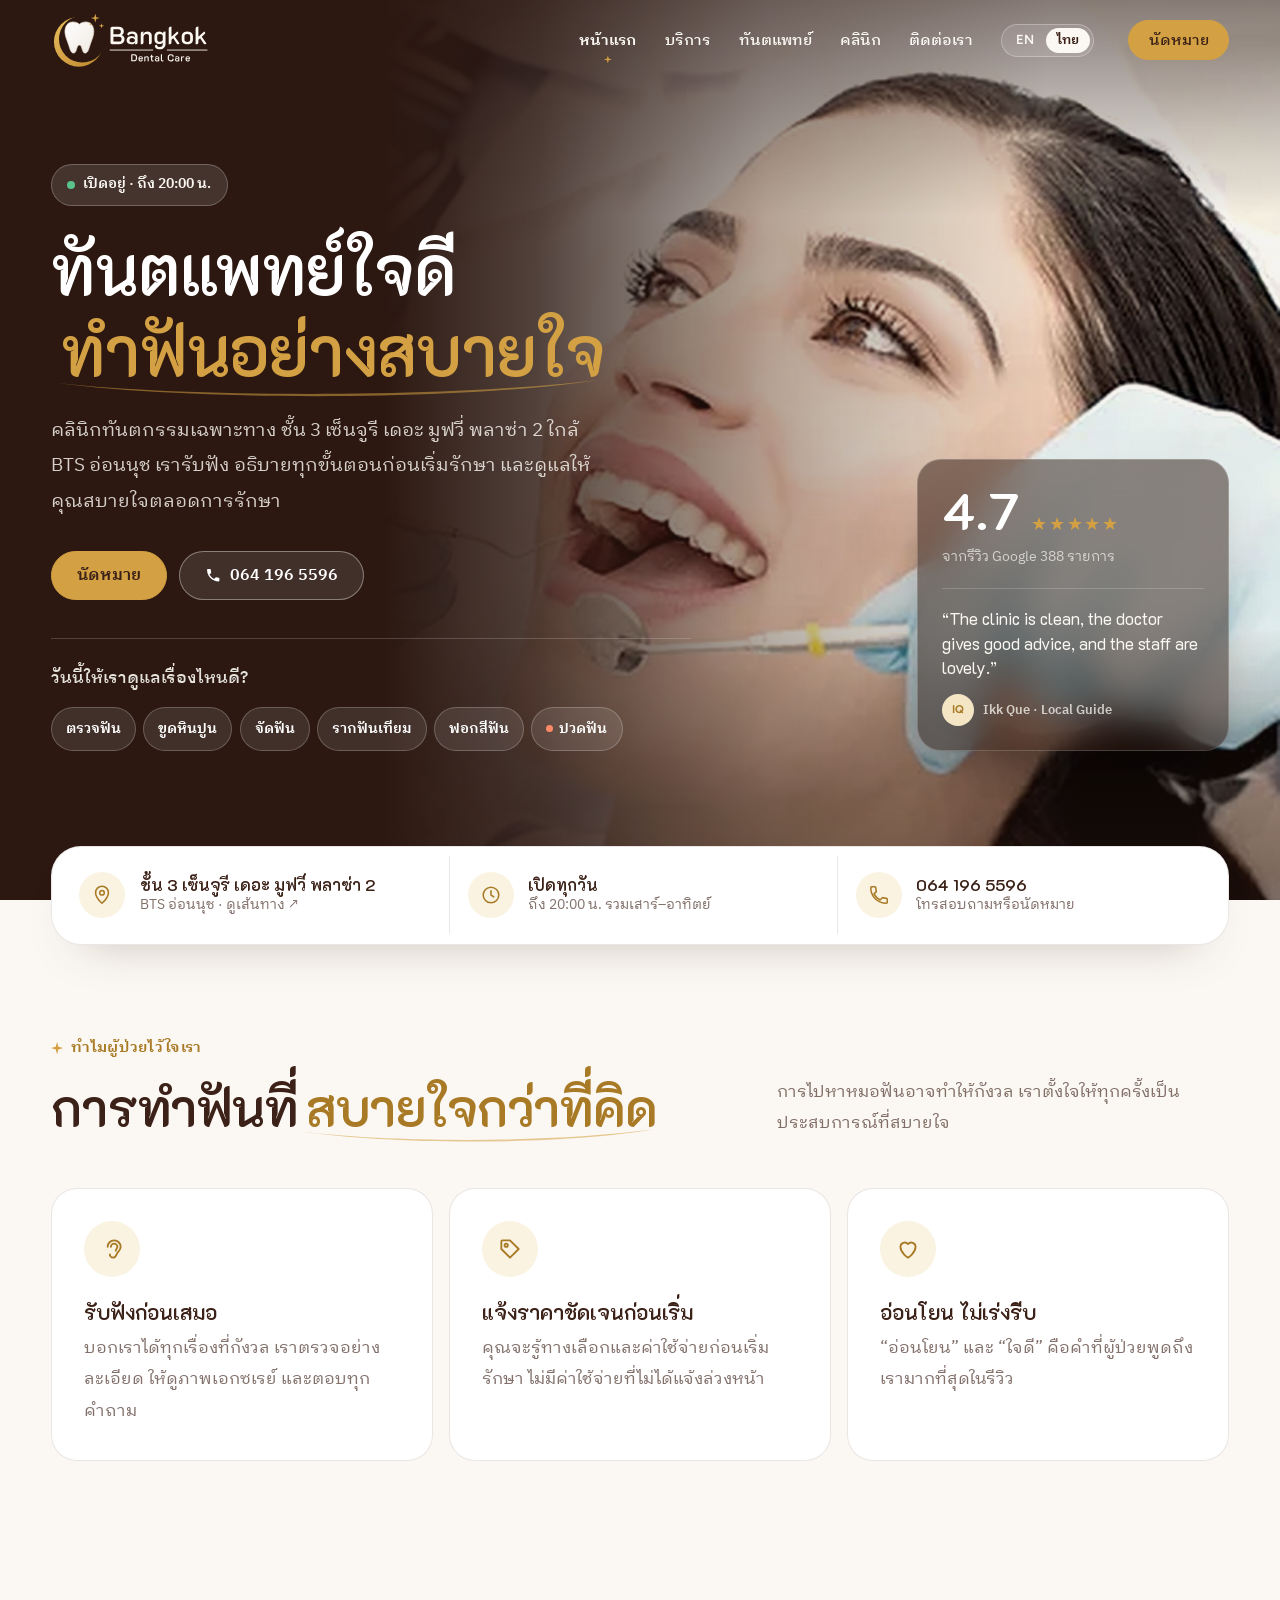
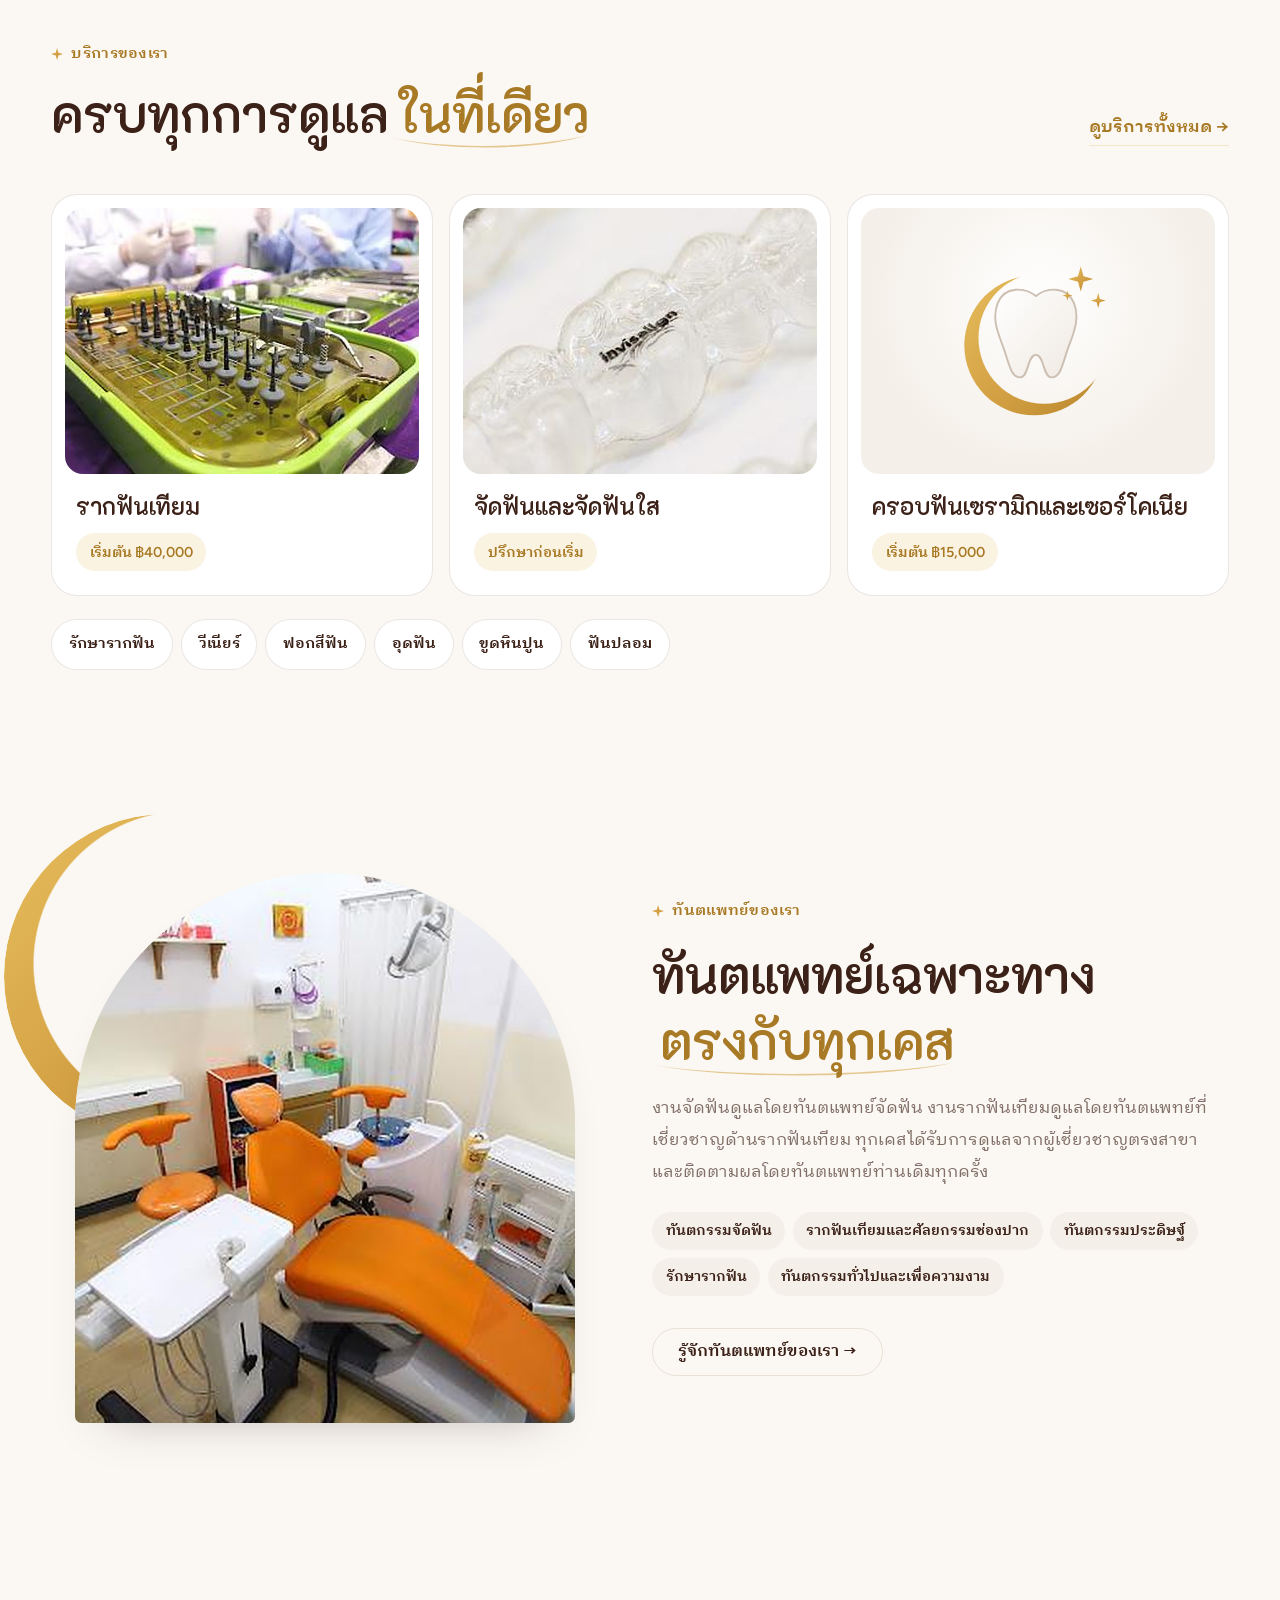
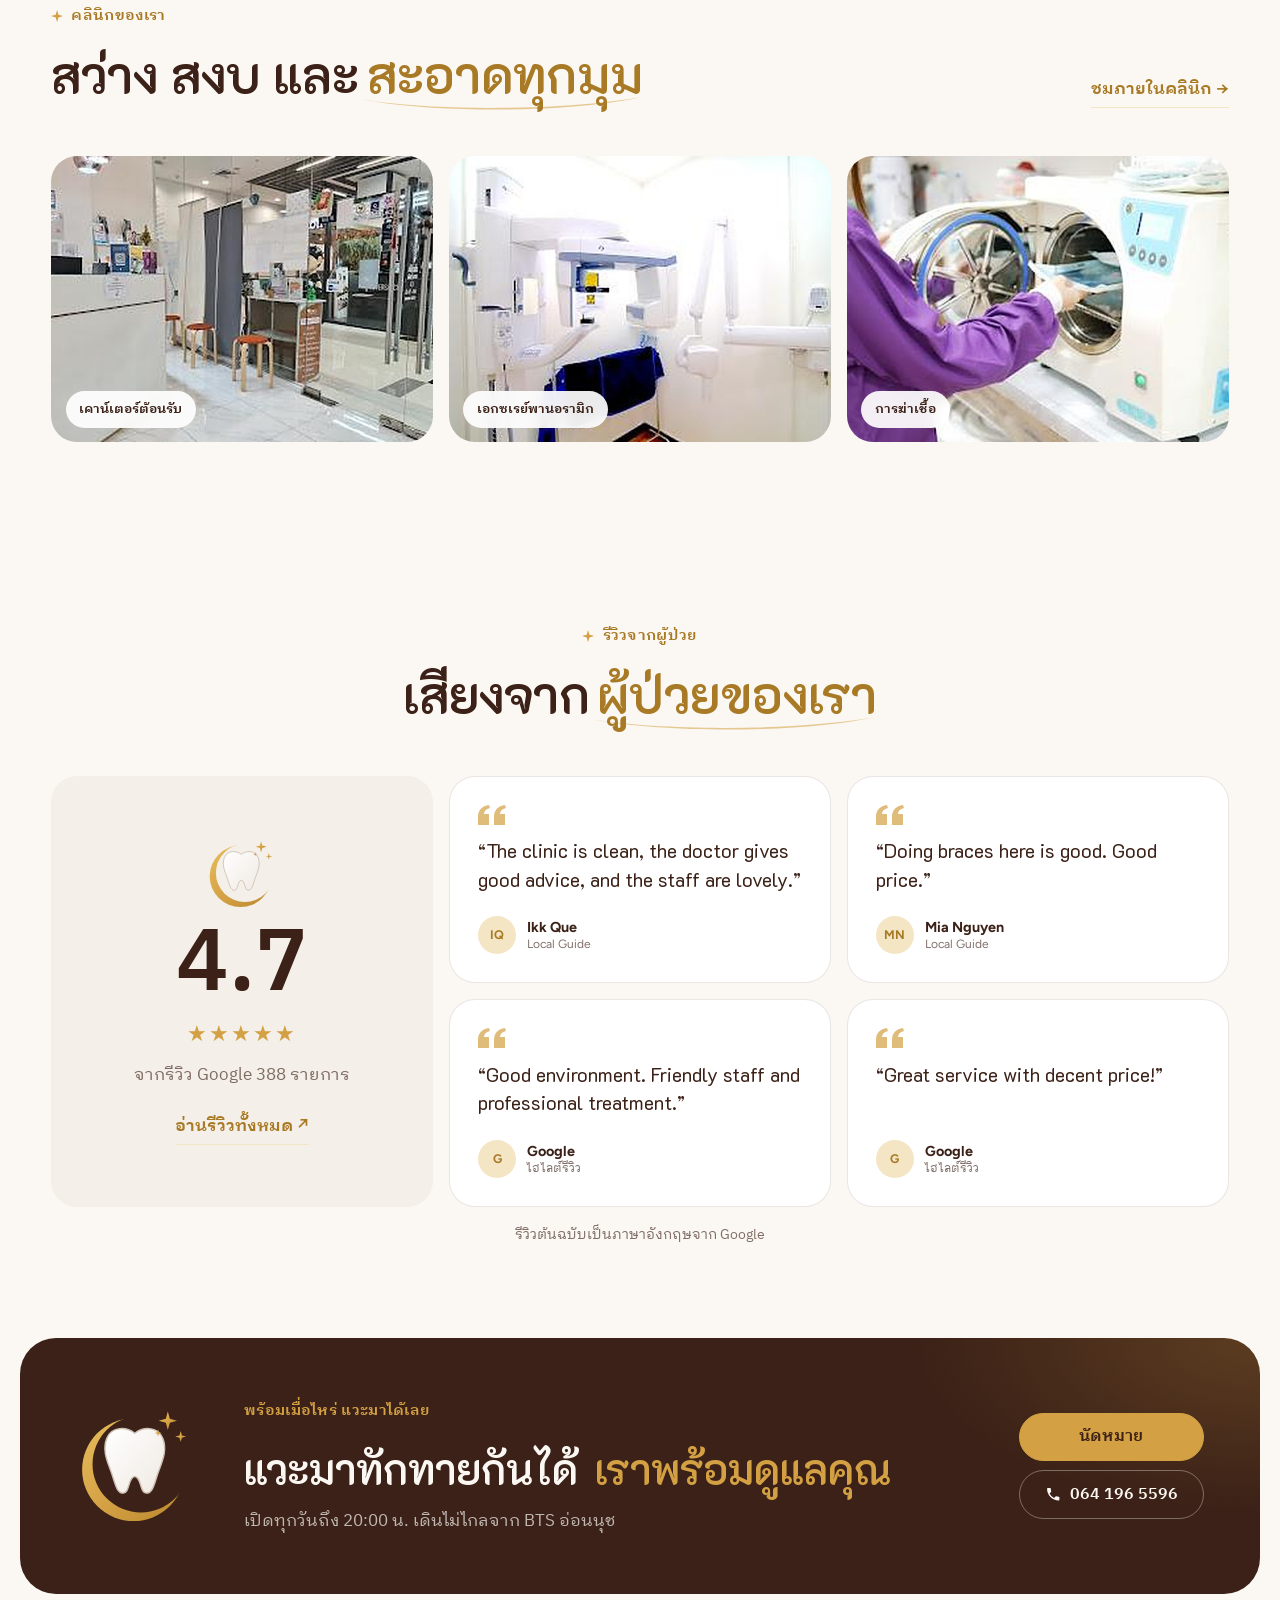
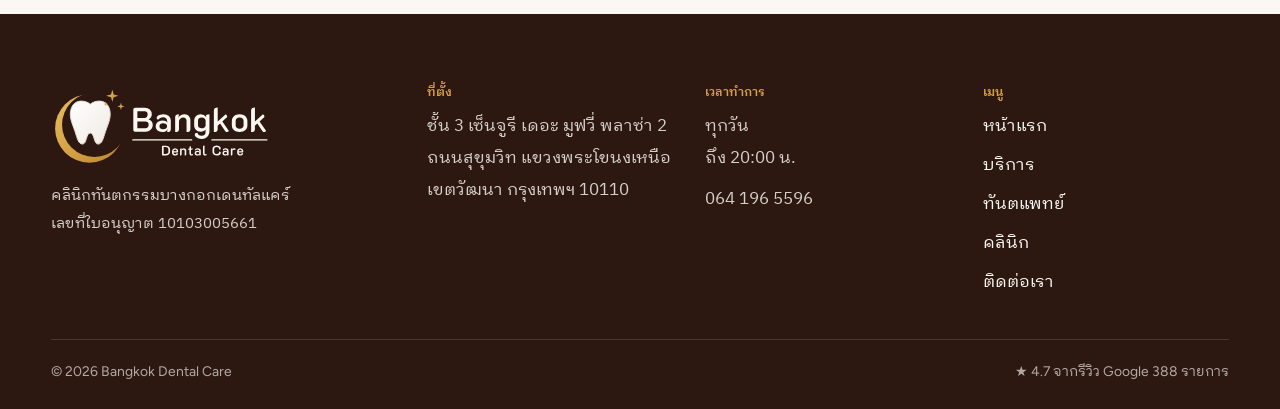
==== th/index.html @ fac664b1 "Add Thai version of every page and refine typography Thai pages live in /th/ with an EN | ไทย switch" ====
<!doctype html>
<html lang="th" class="no-js">
<head>
  <meta charset="utf-8" />
  <meta name="viewport" content="width=device-width, initial-scale=1" />
  <title>บางกอกเดนทัลแคร์ · คลินิกทันตกรรมเฉพาะทาง ใกล้ BTS อ่อนนุช</title>
  <meta name="description" content="คลินิกทันตกรรมเฉพาะทาง ชั้น 3 เซ็นจูรี เดอะ มูฟวี่ พลาซ่า 2 ใกล้ BTS อ่อนนุช จัดฟัน จัดฟันใส รากฟันเทียม ครอบฟัน รักษารากฟัน วีเนียร์ ฟอกสีฟัน คะแนนรีวิว Google 4.7 จาก 388 รายการ" />
  <meta name="theme-color" content="#2c1811" />
  <link rel="alternate" hreflang="en" href="/" />
  <link rel="alternate" hreflang="th" href="/th/" />
  <link rel="alternate" hreflang="x-default" href="/" />
  <meta property="og:title" content="บางกอกเดนทัลแคร์ · คลินิกทันตกรรมเฉพาะทาง ใกล้ BTS อ่อนนุช" />
  <meta property="og:description" content="คลินิกทันตกรรมเฉพาะทาง ชั้น 3 เซ็นจูรี เดอะ มูฟวี่ พลาซ่า 2 ใกล้ BTS อ่อนนุช จัดฟัน จัดฟันใส รากฟันเทียม ครอบฟัน รักษารากฟัน วีเนียร์ ฟอกสีฟัน คะแนนรีวิว Google 4.7 จาก 388 รายการ" />
  <meta property="og:locale" content="th_TH" />
  <meta property="og:image" content="../images/storefront.jpg" />
  <link rel="icon" href="../images/logo-mark.svg" type="image/svg+xml" />

  <link rel="preconnect" href="https://fonts.googleapis.com" />
  <link rel="preconnect" href="https://fonts.gstatic.com" crossorigin />
  <link href="https://fonts.googleapis.com/css2?family=K2D:wght@400;500;600;700&family=Figtree:wght@400;500;600&family=IBM+Plex+Sans+Thai+Looped:wght@400;500;600&display=swap" rel="stylesheet" />
  <link rel="stylesheet" href="../styles.css" />
  <script type="application/ld+json">
  {
    "@context": "https://schema.org",
    "@type": "Dentist",
    "name": "Bangkok Dental Care",
    "alternateName": "คลินิกทันตกรรมบางกอกเดนทัลแคร์",
    "image": "../images/storefront.jpg",
    "logo": "../images/logo.svg",
    "telephone": "+66641965596",
    "address": {
      "@type": "PostalAddress",
      "streetAddress": "3rd Floor, Century the Movie Plaza 2, Sukhumvit Rd",
      "addressLocality": "Phra Khanong Nuea, Watthana",
      "addressRegion": "Bangkok",
      "postalCode": "10110",
      "addressCountry": "TH"
    },
    "geo": { "@type": "GeoCoordinates", "latitude": 13.7054644, "longitude": 100.6012453 },
    "openingHoursSpecification": [{
      "@type": "OpeningHoursSpecification",
      "dayOfWeek": ["Monday","Tuesday","Wednesday","Thursday","Friday","Saturday","Sunday"],
      "closes": "20:00"
    }],
    "aggregateRating": { "@type": "AggregateRating", "ratingValue": "4.7", "reviewCount": "388" }
  }
  </script>
</head>
<body>
  <a class="skip" href="#main">ข้ามไปยังเนื้อหา</a>

  <svg width="0" height="0" style="position:absolute" aria-hidden="true">
    <defs>
      <symbol id="spark" viewBox="-1 -1 2 2"><path d="M0 -1L.22 -.22L1 0L.22 .22L0 1L-.22 .22L-1 0L-.22 -.22Z" /></symbol>
    </defs>
  </svg>

  <header class="nav nav--over" data-nav>
    <a class="logo" href="index.html" aria-label="บางกอกเดนทัลแคร์ — หน้าแรก">
      <img class="logo__dark" src="../images/logo.svg" alt="Bangkok Dental Care" width="578" height="196" />
      <img class="logo__light" src="../images/logo-light.svg" alt="" width="578" height="196" />
    </a>
    <button class="nav__toggle" type="button" aria-expanded="false" aria-controls="site-menu" data-nav-toggle>
      <span class="sr-only">เมนู</span><span class="nav__bars" aria-hidden="true"></span>
    </button>
    <nav class="nav__links" id="site-menu" aria-label="เมนูหลัก">
      <a href="index.html" aria-current="page">หน้าแรก</a>
      <a href="treatments.html">บริการ</a>
      <a href="dentists.html">ทันตแพทย์</a>
      <a href="clinic.html">คลินิก</a>
      <a href="contact.html">ติดต่อเรา</a>
      <span class="lang" role="group" aria-label="ภาษา">
        <a href="../index.html" hreflang="en" lang="en">EN</a>
        <a href="index.html" hreflang="th" lang="th" aria-current="true">ไทย</a>
      </span>
      <a class="btn btn--small nav__cta" href="contact.html#book">นัดหมาย</a>
    </nav>
  </header>

  <main id="main">
    <section class="hero">
      <picture class="hero__bg">
        <source media="(max-width: 860px)" srcset="../images/hero-mobile.jpg" />
        <img src="../images/hero.jpg" alt="" fetchpriority="high" />
      </picture>
      <div class="hero__inner">
        <div class="hero__copy">
          <p class="hello reveal" style="--d:0">
            <span class="pill"><span class="pill__dot" aria-hidden="true"></span><span data-open-status>เปิดทุกวัน · ถึง 20:00 น.</span></span>
          </p>
          <h1 class="reveal" style="--d:1">ทันตแพทย์ใจดี<br /><em>ทำฟันอย่างสบายใจ</em></h1>
          <p class="lede reveal" style="--d:2">คลินิกทันตกรรมเฉพาะทาง ชั้น 3 เซ็นจูรี เดอะ มูฟวี่ พลาซ่า 2 ใกล้ BTS อ่อนนุช เรารับฟัง อธิบายทุกขั้นตอนก่อนเริ่มรักษา และดูแลให้คุณสบายใจตลอดการรักษา</p>
          <div class="actions reveal" style="--d:3">
            <a class="btn btn--gold" href="contact.html#book">นัดหมาย</a>
            <a class="btn btn--glass" href="tel:+66641965596"><svg class="i" viewBox="0 0 24 24" aria-hidden="true"><path d="M6.6 10.8a15.1 15.1 0 0 0 6.6 6.6l2.2-2.2a1 1 0 0 1 1-.25 11.4 11.4 0 0 0 3.6.57 1 1 0 0 1 1 1V20a1 1 0 0 1-1 1A17 17 0 0 1 3 4a1 1 0 0 1 1-1h3.5a1 1 0 0 1 1 1c0 1.25.2 2.45.57 3.57a1 1 0 0 1-.25 1z"/></svg> 064 196 5596</a>
          </div>
          <div class="ask reveal" style="--d:4">
            <p class="ask__q">วันนี้ให้เราดูแลเรื่องไหนดี?</p>
            <ul class="ask__list">
              <li><a href="contact.html?service=checkup#book">ตรวจฟัน</a></li>
              <li><a href="contact.html?service=cleaning#book">ขูดหินปูน</a></li>
              <li><a href="contact.html?service=braces#book">จัดฟัน</a></li>
              <li><a href="contact.html?service=implant#book">รากฟันเทียม</a></li>
              <li><a href="contact.html?service=whitening#book">ฟอกสีฟัน</a></li>
              <li><a class="ask__urgent" href="contact.html?service=pain#book">ปวดฟัน</a></li>
            </ul>
          </div>
        </div>

        <aside class="hero__card reveal" style="--d:5" aria-label="คะแนนรีวิว Google">
          <p class="hero__score"><b>4.7</b><span class="stars" aria-hidden="true">★★★★★</span></p>
          <p class="hero__reviews">จากรีวิว Google 388 รายการ</p>
          <p class="hero__quote" lang="en">“The clinic is clean, the doctor gives good advice, and the staff are lovely.”</p>
          <p class="hero__by"><span class="avatar" aria-hidden="true">IQ</span>Ikk Que · Local Guide</p>
        </aside>
      </div>
    </section>

    <ul class="glance reveal" style="--d:5" aria-label="ข้อมูลคลินิก">
      <li>
        <span class="glance__icon" aria-hidden="true"><svg viewBox="0 0 24 24"><path d="M12 21s-7-6.2-7-11.5A7 7 0 0 1 19 9.5C19 14.8 12 21 12 21z"/><circle cx="12" cy="9.5" r="2.5"/></svg></span>
        <span><b>ชั้น 3 เซ็นจูรี เดอะ มูฟวี่ พลาซ่า 2</b><a href="https://www.google.com/maps/dir/?api=1&destination=13.7054644,100.6012453" target="_blank" rel="noopener">BTS อ่อนนุช · ดูเส้นทาง ↗</a></span>
      </li>
      <li>
        <span class="glance__icon" aria-hidden="true"><svg viewBox="0 0 24 24"><circle cx="12" cy="12" r="8.5"/><path d="M12 7.5V12l3 2"/></svg></span>
        <span><b>เปิดทุกวัน</b><span>ถึง 20:00 น. รวมเสาร์–อาทิตย์</span></span>
      </li>
      <li>
        <span class="glance__icon" aria-hidden="true"><svg viewBox="0 0 24 24"><path d="M6.6 10.8a15.1 15.1 0 0 0 6.6 6.6l2.2-2.2a1 1 0 0 1 1-.25 11.4 11.4 0 0 0 3.6.57 1 1 0 0 1 1 1V20a1 1 0 0 1-1 1A17 17 0 0 1 3 4a1 1 0 0 1 1-1h3.5a1 1 0 0 1 1 1c0 1.25.2 2.45.57 3.57a1 1 0 0 1-.25 1z"/></svg></span>
        <span><b>064 196 5596</b><a href="tel:+66641965596">โทรสอบถามหรือนัดหมาย</a></span>
      </li>
    </ul>

    <section class="section">
      <header class="head">
        <p class="eyebrow"><svg class="spark" aria-hidden="true"><use href="#spark" /></svg>ทำไมผู้ป่วยไว้ใจเรา</p>
        <h2>การทำฟันที่<em>สบายใจกว่าที่คิด</em></h2>
        <p class="head__aside">การไปหาหมอฟันอาจทำให้กังวล เราตั้งใจให้ทุกครั้งเป็นประสบการณ์ที่สบายใจ</p>
      </header>
      <div class="promises">
        <article class="promise reveal-on-scroll">
          <span class="promise__icon" aria-hidden="true"><svg viewBox="0 0 24 24"><path d="M8 10a6 6 0 1 1 12 0c0 3-2 4-3 5.5S15.5 20 13 20a3 3 0 0 1-3-3"/><path d="M11 10a3 3 0 0 1 6 0c0 1.5-1.5 2-1.5 3.5"/></svg></span>
          <h3>รับฟังก่อนเสมอ</h3>
          <p>บอกเราได้ทุกเรื่องที่กังวล เราตรวจอย่างละเอียด ให้ดูภาพเอกซเรย์ และตอบทุกคำถาม</p>
        </article>
        <article class="promise reveal-on-scroll">
          <span class="promise__icon" aria-hidden="true"><svg viewBox="0 0 24 24"><path d="M4 12V5a1 1 0 0 1 1-1h7l8 8-8 8z"/><circle cx="8.5" cy="8.5" r="1.5"/></svg></span>
          <h3>แจ้งราคาชัดเจนก่อนเริ่ม</h3>
          <p>คุณจะรู้ทางเลือกและค่าใช้จ่ายก่อนเริ่มรักษา ไม่มีค่าใช้จ่ายที่ไม่ได้แจ้งล่วงหน้า</p>
        </article>
        <article class="promise reveal-on-scroll">
          <span class="promise__icon" aria-hidden="true"><svg viewBox="0 0 24 24"><path d="M12 20s-7-4.4-7-10a4 4 0 0 1 7-2.6A4 4 0 0 1 19 10c0 5.6-7 10-7 10z"/></svg></span>
          <h3>อ่อนโยน ไม่เร่งรีบ</h3>
          <p>“อ่อนโยน” และ “ใจดี” คือคำที่ผู้ป่วยพูดถึงเรามากที่สุดในรีวิว</p>
        </article>
      </div>
    </section>

    <section class="section">
      <header class="head">
        <p class="eyebrow"><svg class="spark" aria-hidden="true"><use href="#spark" /></svg>บริการของเรา</p>
        <h2>ครบทุกการดูแล<em>ในที่เดียว</em></h2>
        <a class="link head__link" href="treatments.html">ดูบริการทั้งหมด →</a>
      </header>
      <div class="cards">
        <a class="card card--photo reveal-on-scroll" href="treatments.html#implants">
          <figure class="photo"><img src="../images/implant-kit.jpg" alt="" loading="lazy" /></figure>
          <span class="card__title">รากฟันเทียม</span>
          <span class="card__meta">เริ่มต้น ฿40,000</span>
        </a>
        <a class="card card--photo reveal-on-scroll" href="treatments.html#braces">
          <figure class="photo"><img src="../images/aligners.jpg" alt="" loading="lazy" /></figure>
          <span class="card__title">จัดฟันและจัดฟันใส</span>
          <span class="card__meta">ปรึกษาก่อนเริ่ม</span>
        </a>
        <a class="card card--photo reveal-on-scroll" href="treatments.html#crowns">
          <figure class="photo photo--plain"><img src="../images/logo-mark.svg" alt="" loading="lazy" /></figure>
          <span class="card__title">ครอบฟันเซรามิกและเซอร์โคเนีย</span>
          <span class="card__meta">เริ่มต้น ฿15,000</span>
        </a>
      </div>
      <ul class="chips reveal-on-scroll">
        <li><a href="treatments.html#root-canal">รักษารากฟัน</a></li>
        <li><a href="treatments.html#veneers">วีเนียร์</a></li>
        <li><a href="treatments.html#whitening">ฟอกสีฟัน</a></li>
        <li><a href="treatments.html#fillings">อุดฟัน</a></li>
        <li><a href="treatments.html#scaling">ขูดหินปูน</a></li>
        <li><a href="treatments.html#dentures">ฟันปลอม</a></li>
      </ul>
    </section>

    <section class="section split">
      <div class="split__media reveal-on-scroll">
        <span class="moon" aria-hidden="true"></span>
        <figure class="photo photo--soft"><img src="../images/treatment-room.jpg" alt="ห้องทำฟันพร้อมเก้าอี้ทำฟันสีส้ม" loading="lazy" /></figure>
      </div>
      <div class="split__copy reveal-on-scroll">
        <p class="eyebrow"><svg class="spark" aria-hidden="true"><use href="#spark" /></svg>ทันตแพทย์ของเรา</p>
        <h2>ทันตแพทย์เฉพาะทาง<em>ตรงกับทุกเคส</em></h2>
        <p>งานจัดฟันดูแลโดยทันตแพทย์จัดฟัน งานรากฟันเทียมดูแลโดยทันตแพทย์ที่เชี่ยวชาญด้านรากฟันเทียม ทุกเคสได้รับการดูแลจากผู้เชี่ยวชาญตรงสาขา และติดตามผลโดยทันตแพทย์ท่านเดิมทุกครั้ง</p>
        <ul class="tags">
          <li>ทันตกรรมจัดฟัน</li><li>รากฟันเทียมและศัลยกรรมช่องปาก</li><li>ทันตกรรมประดิษฐ์</li><li>รักษารากฟัน</li><li>ทันตกรรมทั่วไปและเพื่อความงาม</li>
        </ul>
        <a class="btn btn--line" href="dentists.html">รู้จักทันตแพทย์ของเรา →</a>
      </div>
    </section>

    <section class="section">
      <header class="head">
        <p class="eyebrow"><svg class="spark" aria-hidden="true"><use href="#spark" /></svg>คลินิกของเรา</p>
        <h2>สว่าง สงบ และ<em>สะอาดทุกมุม</em></h2>
        <a class="link head__link" href="clinic.html">ชมภายในคลินิก →</a>
      </header>
      <div class="strip">
        <figure class="photo reveal-on-scroll"><img src="../images/reception.jpg" alt="เคาน์เตอร์ต้อนรับ" loading="lazy" /><figcaption>เคาน์เตอร์ต้อนรับ</figcaption></figure>
        <figure class="photo reveal-on-scroll"><img src="../images/xray.jpg" alt="เครื่องเอกซเรย์พานอรามิก" loading="lazy" /><figcaption>เอกซเรย์พานอรามิก</figcaption></figure>
        <figure class="photo reveal-on-scroll"><img src="../images/sterilisation.jpg" alt="เครื่องมือในเครื่องฆ่าเชื้อแรงดันไอน้ำ" loading="lazy" /><figcaption>การฆ่าเชื้อ</figcaption></figure>
      </div>
    </section>

    <section class="section reviews">
      <header class="head head--center">
        <p class="eyebrow"><svg class="spark" aria-hidden="true"><use href="#spark" /></svg>รีวิวจากผู้ป่วย</p>
        <h2>เสียงจาก<em>ผู้ป่วยของเรา</em></h2>
      </header>
      <div class="reviews__grid">
        <div class="score reveal-on-scroll">
          <img src="../images/logo-mark.svg" alt="" width="72" height="72" loading="lazy" />
          <p class="score__n">4.7</p>
          <p class="stars" aria-label="4.7 จาก 5 ดาว">★★★★★</p>
          <p class="score__l">จากรีวิว Google 388 รายการ</p>
          <a class="link" href="https://www.google.com/maps/place/Bangkok+Dental+Care/@13.7054644,100.598665,17z/data=!4m8!3m7!1s0x30e29febcbc4d22b:0xd949c671bb64645d!8m2!3d13.7054644!4d100.6012453!9m1!1b1" target="_blank" rel="noopener">อ่านรีวิวทั้งหมด ↗</a>
        </div>
        <blockquote class="quote reveal-on-scroll" lang="en">
          <p>“The clinic is clean, the doctor gives good advice, and the staff are lovely.”</p>
          <footer><span class="avatar" aria-hidden="true">IQ</span><span><b>Ikk Que</b><small>Local Guide</small></span></footer>
        </blockquote>
        <blockquote class="quote reveal-on-scroll" lang="en">
          <p>“Doing braces here is good. Good price.”</p>
          <footer><span class="avatar" aria-hidden="true">MN</span><span><b>Mia Nguyen</b><small>Local Guide</small></span></footer>
        </blockquote>
        <blockquote class="quote reveal-on-scroll" lang="en">
          <p>“Good environment. Friendly staff and professional treatment.”</p>
          <footer><span class="avatar" aria-hidden="true">G</span><span><b>Google</b><small>ไฮไลต์รีวิว</small></span></footer>
        </blockquote>
        <blockquote class="quote reveal-on-scroll" lang="en">
          <p>“Great service with decent price!”</p>
          <footer><span class="avatar" aria-hidden="true">G</span><span><b>Google</b><small>ไฮไลต์รีวิว</small></span></footer>
        </blockquote>
      </div>
      <p class="reviews__note">รีวิวต้นฉบับเป็นภาษาอังกฤษจาก Google</p>
    </section>

  </main>

  <section class="cta">
    <div class="cta__inner">
      <img class="cta__mark" src="../images/logo-mark.svg" alt="" width="196" height="196" loading="lazy" />
      <div class="cta__copy">
        <p class="eyebrow eyebrow--light">พร้อมเมื่อไหร่ แวะมาได้เลย</p>
        <h2>แวะมาทักทายกันได้ <em>เราพร้อมดูแลคุณ</em></h2>
        <p>เปิดทุกวันถึง 20:00 น. เดินไม่ไกลจาก BTS อ่อนนุช</p>
      </div>
      <div class="cta__actions">
        <a class="btn btn--gold" href="contact.html#book">นัดหมาย</a>
        <a class="btn btn--line-light" href="tel:+66641965596"><svg class="i" viewBox="0 0 24 24" aria-hidden="true"><path d="M6.6 10.8a15.1 15.1 0 0 0 6.6 6.6l2.2-2.2a1 1 0 0 1 1-.25 11.4 11.4 0 0 0 3.6.57 1 1 0 0 1 1 1V20a1 1 0 0 1-1 1A17 17 0 0 1 3 4a1 1 0 0 1 1-1h3.5a1 1 0 0 1 1 1c0 1.25.2 2.45.57 3.57a1 1 0 0 1-.25 1z"/></svg> 064 196 5596</a>
      </div>
    </div>
  </section>

  <footer class="footer">
    <div class="footer__grid">
      <div class="footer__brand">
        <img src="../images/logo-light.svg" alt="Bangkok Dental Care" width="578" height="196" loading="lazy" />
        <p>คลินิกทันตกรรมบางกอกเดนทัลแคร์<br />เลขที่ใบอนุญาต 10103005661</p>
      </div>
      <div>
        <h3>ที่ตั้ง</h3>
        <p>ชั้น 3 เซ็นจูรี เดอะ มูฟวี่ พลาซ่า 2<br />ถนนสุขุมวิท แขวงพระโขนงเหนือ<br />เขตวัฒนา กรุงเทพฯ 10110</p>
      </div>
      <div>
        <h3>เวลาทำการ</h3>
        <p>ทุกวัน<br />ถึง 20:00 น.</p>
        <p><a href="tel:+66641965596">064 196 5596</a></p>
      </div>
      <div>
        <h3>เมนู</h3>
        <ul>
          <li><a href="index.html">หน้าแรก</a></li>
          <li><a href="treatments.html">บริการ</a></li>
          <li><a href="dentists.html">ทันตแพทย์</a></li>
          <li><a href="clinic.html">คลินิก</a></li>
          <li><a href="contact.html">ติดต่อเรา</a></li>
        </ul>
      </div>
    </div>
    <div class="footer__row">
      <span>© <span data-year>2026</span> Bangkok Dental Care</span>
      <a href="https://www.google.com/maps/place/Bangkok+Dental+Care/@13.7054644,100.598665,17z/data=!4m8!3m7!1s0x30e29febcbc4d22b:0xd949c671bb64645d!8m2!3d13.7054644!4d100.6012453!9m1!1b1" target="_blank" rel="noopener">★ 4.7 จากรีวิว Google 388 รายการ</a>
    </div>
  </footer>

  <a class="fab" href="tel:+66641965596" aria-label="โทรหาคลินิก">
    <svg viewBox="0 0 24 24" aria-hidden="true"><path d="M6.6 10.8a15.1 15.1 0 0 0 6.6 6.6l2.2-2.2a1 1 0 0 1 1-.25 11.4 11.4 0 0 0 3.6.57 1 1 0 0 1 1 1V20a1 1 0 0 1-1 1A17 17 0 0 1 3 4a1 1 0 0 1 1-1h3.5a1 1 0 0 1 1 1c0 1.25.2 2.45.57 3.57a1 1 0 0 1-.25 1z"/></svg>
  </a>

  <script src="../script.js" defer></script>
</body>
</html>
---- styles.css ----
/* ==========================================================================
   Bangkok Dental Care
   Taken from the logo on the clinic's marble wall: a white tooth cradled by a
   thin gold crescent, gold sparkles, and a chocolate-brown wordmark.
   Soft marble whites, gold accents, chocolate text — warm, clean, unhurried.
   ========================================================================== */

:root {
  --paper: #fbf8f3;
  --white: #ffffff;
  --marble: #f4efe8;
  --stone: #e9e1d6;
  --gold: #d3a043;
  --gold-deep: #a97a26;
  --gold-soft: #f4e6c4;
  --gold-mist: #faf3e2;
  --cocoa: #3b2117;
  --cocoa-2: #5b3b2d;
  --muted: rgba(59, 33, 23, 0.64);
  --line: rgba(59, 33, 23, 0.11);

  --head: "K2D", "IBM Plex Sans Thai Looped", sans-serif;
  --body: "Figtree", "IBM Plex Sans Thai Looped", ui-sans-serif, sans-serif;
  --thai: "IBM Plex Sans Thai Looped", "Figtree", sans-serif;

  --gutter: clamp(1.1rem, 4vw, 3.5rem);
  --max: 1220px;
  --r: 26px;
  --r-sm: 16px;
  --shadow: 0 24px 50px -32px rgba(59, 33, 23, 0.35);
  --ease: cubic-bezier(0.22, 0.8, 0.24, 1);
}

*, *::before, *::after { box-sizing: border-box; }

html { scroll-behavior: smooth; overflow-x: clip; }

body {
  margin: 0;
  background: var(--paper);
  color: var(--cocoa);
  font-family: var(--body);
  font-size: clamp(1rem, 0.97rem + 0.18vw, 1.075rem);
  line-height: 1.65;
  -webkit-font-smoothing: antialiased;
}

/* Thai: K2D headings (matches the wordmark), IBM Plex Sans Thai Looped body text */
:lang(th) body, body:lang(th) { line-height: 1.85; }
[lang="th"] p, [lang="th"] li, [lang="th"] dd, [lang="th"] label, [lang="th"] input, [lang="th"] select, [lang="th"] .btn { font-family: var(--thai); }
html[lang="th"] h1 { line-height: 1.22; letter-spacing: 0; }
html[lang="th"] h2 { line-height: 1.3; letter-spacing: 0; }
html[lang="th"] h3 { letter-spacing: 0; }
html[lang="th"] .eyebrow { letter-spacing: .02em; text-transform: none; font-size: .95rem; }
html[lang="th"] em { padding-left: .15em; }
[lang="en"] { font-family: var(--body); }
blockquote[lang="en"] p, p[lang="en"] { font-family: var(--head); }

h1, h2, h3 { font-family: var(--head); font-weight: 600; margin: 0; letter-spacing: -0.01em; }
h1 { font-size: clamp(2.7rem, 6vw, 5rem); line-height: 1.04; }
h2 { font-size: clamp(2rem, 4vw, 3.2rem); line-height: 1.1; }
h3 { font-size: 1.3rem; line-height: 1.2; }

/* Highlight: gold text sitting on a soft crescent swoosh, like the logo's tail */
em {
  font-style: normal;
  color: var(--gold-deep);
  background: url("data:image/svg+xml,%3Csvg xmlns='http://www.w3.org/2000/svg' viewBox='0 0 200 14' preserveAspectRatio='none'%3E%3Cpath d='M2 4c50 10 140 10 196-2-50 14-146 14-196 2z' fill='%23d3a043' fill-opacity='.55'/%3E%3C/svg%3E") left bottom / 100% .32em no-repeat;
  padding-bottom: .08em;
}

p { margin: 0; }
a { color: inherit; }
a, button, select, label, summary { cursor: pointer; }
input[type="text"], input[type="tel"] { cursor: text; }
img { display: block; max-width: 100%; }

.skip { position: absolute; left: -999px; top: .5rem; z-index: 200; background: var(--cocoa); color: var(--paper); padding: .5rem 1rem; border-radius: 10px; }
.skip:focus { left: .5rem; }
.sr-only { position: absolute; width: 1px; height: 1px; overflow: hidden; clip: rect(0 0 0 0); white-space: nowrap; }
:focus-visible { outline: 2px solid var(--gold); outline-offset: 3px; border-radius: 6px; }

.i { width: 1.05em; height: 1.05em; fill: currentColor; flex: none; }
.spark { width: .8em; height: .8em; fill: var(--gold); flex: none; }

/* ---------- Buttons & links ---------- */
.btn {
  display: inline-flex; align-items: center; justify-content: center; gap: .55em;
  padding: .95em 1.6em;
  border: 1.5px solid var(--cocoa);
  border-radius: 999px;
  background: var(--cocoa);
  color: var(--paper);
  font: 600 .98rem/1 var(--body);
  text-decoration: none;
  transition: background .3s, border-color .3s, color .3s, transform .3s var(--ease), box-shadow .3s;
}
.btn:hover { background: var(--gold-deep); border-color: var(--gold-deep); transform: translateY(-2px); box-shadow: 0 14px 26px -16px rgba(169, 122, 38, .9); }
.btn--line { background: transparent; color: var(--cocoa); border-color: var(--stone); }
.btn--line:hover { background: var(--white); color: var(--cocoa); border-color: var(--gold); box-shadow: none; }
.btn--gold { background: var(--gold); border-color: var(--gold); color: var(--cocoa); }
.btn--gold:hover { background: var(--gold-soft); border-color: var(--gold-soft); color: var(--cocoa); }
.btn--line-light { background: transparent; border-color: rgba(251, 248, 243, .35); color: var(--paper); }
.btn--line-light:hover { background: var(--paper); border-color: var(--paper); color: var(--cocoa); box-shadow: none; }
.btn--small { padding: .75em 1.25em; font-size: .9rem; }
.btn--block { width: 100%; padding-block: 1.1em; }

.link { color: var(--gold-deep); font-weight: 600; text-decoration: none; border-bottom: 1.5px solid var(--gold-soft); padding-bottom: 2px; transition: border-color .25s, color .25s; }
.link:hover { border-color: var(--gold); color: var(--cocoa); }

/* ---------- Header ---------- */
.nav {
  position: sticky; top: 0; z-index: 50;
  display: flex; align-items: center; justify-content: space-between; gap: 1.5rem;
  padding: .7rem var(--gutter);
  transition: background .3s, box-shadow .3s;
}
.nav.is-scrolled { background: rgba(251, 248, 243, .88); backdrop-filter: blur(14px); -webkit-backdrop-filter: blur(14px); box-shadow: 0 1px 0 var(--line); }
.logo { display: inline-block; line-height: 0; }
.logo img { height: 58px; width: auto; transition: transform .5s var(--ease); }
.logo:hover img { transform: scale(1.03); }
.nav__links { display: flex; align-items: center; gap: clamp(1rem, 2.2vw, 2rem); }
.nav__links a { position: relative; text-decoration: none; font-weight: 500; font-size: .96rem; }
.nav__links a:not(.btn)::after {
  content: ""; position: absolute; left: 50%; bottom: -9px; width: 8px; height: 8px;
  background: var(--gold);
  clip-path: polygon(50% 0, 61% 39%, 100% 50%, 61% 61%, 50% 100%, 39% 61%, 0 50%, 39% 39%);
  transform: translateX(-50%) scale(0); transition: transform .35s var(--ease);
}
.nav__links a:hover::after, .nav__links a[aria-current="page"]::after { transform: translateX(-50%) scale(1); }
.nav__links a[aria-current="page"] { font-weight: 600; }
.nav__cta { margin-left: .4rem; }

/* Language switch */
.lang { display: inline-flex; padding: 3px; border-radius: 999px; border: 1px solid var(--stone); background: rgba(255, 255, 255, .6); }
.nav__links .lang a { padding: .3rem .7rem; border-radius: 999px; font-size: .82rem; font-weight: 600; line-height: 1.2; color: var(--muted); }
.nav__links .lang a::after { display: none; }
.nav__links .lang a[aria-current="true"] { background: var(--cocoa); color: var(--paper); }
.nav__links .lang a:not([aria-current]):hover { color: var(--cocoa); }
.nav__toggle { display: none; width: 46px; height: 46px; border-radius: 50%; border: 1.5px solid var(--stone); background: var(--white); place-items: center; }
.nav__bars, .nav__bars::before, .nav__bars::after { display: block; width: 18px; height: 2px; border-radius: 2px; background: var(--cocoa); transition: transform .3s var(--ease), background .2s; }
.nav__bars { position: relative; }
.nav__bars::before, .nav__bars::after { content: ""; position: absolute; left: 0; }
.nav__bars::before { top: -6px; }
.nav__bars::after { top: 6px; }
.nav.is-open .nav__bars { background: transparent; }
.nav.is-open .nav__bars::before { transform: translateY(6px) rotate(45deg); }
.nav.is-open .nav__bars::after { transform: translateY(-6px) rotate(-45deg); }

/* ---------- Shared bits ---------- */
.section { max-width: calc(var(--max) + 2 * var(--gutter)); margin: 0 auto; padding: clamp(3.5rem, 7vw, 6rem) var(--gutter); }
.section--tight { padding-top: clamp(1rem, 2vw, 2rem); }

.eyebrow {
  display: inline-flex; flex-wrap: wrap; align-items: center; gap: .5rem;
  margin-bottom: 1rem;
  font-size: .78rem; font-weight: 600; letter-spacing: .16em; text-transform: uppercase; color: var(--gold-deep);
}
.eyebrow--light { color: var(--gold); }
.eyebrow--light [lang="th"] { color: rgba(251, 248, 243, .6); }

.lede { max-width: 36rem; margin-top: 1.4rem; font-size: clamp(1.05rem, 1rem + .3vw, 1.2rem); color: var(--muted); }
.actions { display: flex; flex-wrap: wrap; gap: .75rem; margin-top: 2rem; }

.head { display: grid; grid-template-columns: minmax(0, 1.5fr) minmax(0, 1fr); gap: .5rem 3rem; align-items: end; margin-bottom: clamp(2rem, 4vw, 3rem); }
.head .eyebrow { grid-column: 1 / -1; margin-bottom: .2rem; }
.head__aside { color: var(--muted); }
.head__link { justify-self: end; align-self: end; }
.head--center { grid-template-columns: 1fr; justify-items: center; text-align: center; }

.photo { position: relative; margin: 0; overflow: hidden; border-radius: var(--r); background: var(--marble); }
.photo img { width: 100%; height: 100%; object-fit: cover; transition: transform 1.1s var(--ease); }
.photo:hover img { transform: scale(1.035); }
.photo figcaption {
  position: absolute; left: .9rem; bottom: .9rem;
  padding: .4rem .85rem; border-radius: 999px;
  background: rgba(255, 255, 255, .92); backdrop-filter: blur(6px);
  font-size: .82rem; font-weight: 600;
}
.photo--plain { display: grid; place-items: center; background: radial-gradient(circle at 50% 35%, var(--white), var(--marble) 70%); }
.photo--plain img { width: 46%; height: auto; object-fit: contain; }

/* The thin gold crescent from the logo, used as a frame accent */
.moon {
  position: absolute; z-index: 0; pointer-events: none;
  width: 62%; aspect-ratio: 1; left: -9%; top: -6%;
  border-radius: 50%;
  background: linear-gradient(135deg, #e6bd5c, var(--gold) 55%, #b9862c);
  -webkit-mask: radial-gradient(circle at 56% 46%, transparent 0 60%, #000 60.6%);
  mask: radial-gradient(circle at 56% 46%, transparent 0 60%, #000 60.6%);
  animation: float 10s ease-in-out infinite alternate;
}
.moon--xl { width: 78%; left: -12%; top: -5%; }
@keyframes float { to { transform: rotate(-6deg) translateY(-6px); } }

.stars { color: var(--gold); letter-spacing: .1em; }
.avatar { display: inline-grid; place-items: center; width: 38px; height: 38px; border-radius: 50%; background: var(--gold-soft); color: var(--gold-deep); font: 700 .78rem/1 var(--body); flex: none; }

/* ---------- Home hero: full-width photo, text on top ---------- */
.nav--over { position: fixed; left: 0; right: 0; }
.logo__light { display: none; }
.nav--over:not(.is-scrolled) .logo__dark { display: none; }
.nav--over:not(.is-scrolled) .logo__light { display: block; }
.nav--over:not(.is-scrolled) .nav__toggle { background: rgba(255, 255, 255, .12); border-color: rgba(255, 255, 255, .3); backdrop-filter: blur(10px); }
.nav--over:not(.is-scrolled) .nav__toggle .nav__bars,
.nav--over:not(.is-scrolled) .nav__toggle .nav__bars::before,
.nav--over:not(.is-scrolled) .nav__toggle .nav__bars::after { background: var(--paper); }
.nav--over.is-open:not(.is-scrolled) .nav__toggle .nav__bars { background: transparent; }
@media (min-width: 1081px) {
  .nav--over:not(.is-scrolled) .lang { background: rgba(255, 255, 255, .1); border-color: rgba(255, 255, 255, .28); }
  .nav--over:not(.is-scrolled) .nav__links .lang a { color: rgba(251, 248, 243, .75); }
  .nav--over:not(.is-scrolled) .nav__links .lang a[aria-current="true"] { background: var(--paper); color: var(--cocoa); }
  .nav--over:not(.is-scrolled) .nav__links a:not(.btn) { color: var(--paper); }
  .nav--over:not(.is-scrolled) .nav__cta { background: var(--gold); border-color: var(--gold); color: var(--cocoa); }
  .nav--over:not(.is-scrolled) .nav__cta:hover { background: var(--gold-soft); border-color: var(--gold-soft); }
}

.hero {
  position: relative; isolation: isolate; overflow: hidden;
  min-height: clamp(660px, 100svh, 960px);
  display: flex; align-items: center;
  padding: 130px 0 clamp(6rem, 9vw, 8rem);
  background: #2c1811;
  color: var(--paper);
}
.hero__bg { position: absolute; z-index: -2; top: 0; right: 0; bottom: 0; width: 70%; }
.hero__bg img {
  width: 100%; height: 100%; object-fit: cover; object-position: 60% 30%;
  filter: sepia(.14) saturate(.92);
  animation: settle 16s var(--ease) forwards;
}
@keyframes settle { from { transform: scale(1.08); } to { transform: scale(1); } }
.hero::before {
  content: ""; position: absolute; inset: 0; z-index: -1;
  background:
    linear-gradient(90deg, #2c1811 0%, #2c1811 30%, rgba(44, 24, 17, .82) 42%, rgba(44, 24, 17, .35) 60%, rgba(44, 24, 17, .05) 82%),
    linear-gradient(180deg, rgba(44, 24, 17, .55) 0%, rgba(44, 24, 17, 0) 24%, rgba(44, 24, 17, 0) 70%, rgba(44, 24, 17, .55) 100%);
}
.hero__inner {
  width: min(var(--max), calc(100% - 2 * var(--gutter))); margin: 0 auto;
  display: grid; grid-template-columns: minmax(0, 1fr) auto; gap: 3rem; align-items: end;
}
.hero__copy { max-width: 40rem; }
.hero h1 { color: #fff; font-size: clamp(3rem, 6.4vw, 5.6rem); line-height: 1.02; }
.hero em { color: var(--gold); }
.hero .lede { color: rgba(251, 248, 243, .82); max-width: 34rem; }

.hello { display: flex; flex-wrap: wrap; align-items: center; gap: .8rem; margin-bottom: 1.4rem; }
.hello [lang="th"] { font-size: 1.05rem; color: var(--gold); font-weight: 500; }
.pill { display: inline-flex; align-items: center; gap: .55rem; padding: .45rem .95rem; border-radius: 999px; font-size: .85rem; font-weight: 600; background: rgba(255, 255, 255, .12); border: 1px solid rgba(255, 255, 255, .24); backdrop-filter: blur(10px); -webkit-backdrop-filter: blur(10px); }
.pill__dot { width: 8px; height: 8px; border-radius: 50%; background: #5cc28c; animation: pulse 2.4s infinite; }
.pill__dot.is-closed { background: var(--gold); animation: none; }
@keyframes pulse { 0% { box-shadow: 0 0 0 0 rgba(92, 194, 140, .55); } 70%, 100% { box-shadow: 0 0 0 9px rgba(92, 194, 140, 0); } }

.btn--glass { background: rgba(255, 255, 255, .1); border-color: rgba(255, 255, 255, .38); color: #fff; backdrop-filter: blur(10px); -webkit-backdrop-filter: blur(10px); }
.btn--glass:hover { background: var(--paper); border-color: var(--paper); color: var(--cocoa); box-shadow: none; }

.ask { margin-top: 2.4rem; padding-top: 1.5rem; border-top: 1px solid rgba(255, 255, 255, .18); }
.ask__q { margin-bottom: .8rem; font-family: var(--head); font-weight: 500; font-size: 1.05rem; color: rgba(251, 248, 243, .9); }
.ask__list { list-style: none; margin: 0; padding: 0; display: flex; flex-wrap: wrap; gap: .4rem; }
.ask__list a {
  display: inline-flex; align-items: center; gap: .4rem;
  padding: .5rem .9rem; border-radius: 999px;
  background: rgba(255, 255, 255, .1); border: 1px solid rgba(255, 255, 255, .22);
  backdrop-filter: blur(10px); -webkit-backdrop-filter: blur(10px);
  color: #fff; font-size: .88rem; font-weight: 600; text-decoration: none;
  transition: background .25s, border-color .25s, color .25s, transform .25s var(--ease);
}
.ask__list a:hover { background: var(--paper); border-color: var(--paper); color: var(--cocoa); transform: translateY(-2px); }
.ask__list .ask__urgent::before { content: ""; width: 7px; height: 7px; border-radius: 50%; background: #ff8a65; }

.hero__card {
  width: 19.5rem; padding: 1.5rem;
  border-radius: 24px;
  background: rgba(44, 24, 17, .5); border: 1px solid rgba(255, 255, 255, .2);
  backdrop-filter: blur(18px); -webkit-backdrop-filter: blur(18px);
  box-shadow: 0 30px 60px -30px rgba(0, 0, 0, .5);
}
.hero__score { display: flex; align-items: baseline; gap: .7rem; }
.hero__score b { font-family: var(--head); font-weight: 600; font-size: 3.2rem; line-height: 1; color: #fff; }
.hero__score .stars { font-size: 1.1rem; }
.hero__reviews { margin-top: .2rem; font-size: .85rem; color: rgba(251, 248, 243, .7); }
.hero__quote { margin-top: 1.1rem; padding-top: 1.1rem; border-top: 1px solid rgba(255, 255, 255, .18); font-family: var(--head); font-size: 1.05rem; line-height: 1.45; }
.hero__by { display: flex; align-items: center; gap: .6rem; margin-top: .9rem; font-size: .82rem; font-weight: 600; color: rgba(251, 248, 243, .75); }
.hero__by .avatar { width: 32px; height: 32px; font-size: .7rem; }

/* At-a-glance strip under the hero */
.glance {
  list-style: none;
  position: relative; z-index: 2;
  width: min(var(--max), calc(100% - 2 * var(--gutter))); margin: -3.4rem auto 0; padding: .6rem;
  display: grid; grid-template-columns: repeat(3, minmax(0, 1fr)); gap: .4rem;
  border-radius: calc(var(--r) + 4px);
  background: var(--white); border: 1px solid var(--line); box-shadow: var(--shadow);
}
.glance li { display: flex; align-items: center; gap: .9rem; padding: 1rem 1.1rem; border-radius: var(--r); }
.glance li + li { border-left: 1px solid var(--line); border-radius: 0; }
.glance__icon { display: grid; place-items: center; width: 46px; height: 46px; flex: none; border-radius: 50%; background: var(--gold-mist); }
.glance__icon svg { width: 22px; height: 22px; fill: none; stroke: var(--gold-deep); stroke-width: 1.7; stroke-linecap: round; stroke-linejoin: round; }
.glance li > span:last-child { display: grid; line-height: 1.35; }
.glance b { font-family: var(--head); font-weight: 600; font-size: 1.02rem; }
.glance a, .glance li > span:last-child > span { font-size: .9rem; color: var(--muted); text-decoration: none; }
.glance a:hover { color: var(--gold-deep); }

/* Load-in */
.reveal { opacity: 0; transform: translateY(22px); animation: rise .9s var(--ease) forwards; animation-delay: calc(var(--d, 0) * 110ms + 80ms); }
@keyframes rise { to { opacity: 1; transform: none; } }

/* ---------- Promises ---------- */
.promises { display: grid; grid-template-columns: repeat(3, minmax(0, 1fr)); gap: 1rem; }
.promise { padding: 2rem; border-radius: var(--r); background: var(--white); border: 1px solid var(--line); transition: box-shadow .4s, transform .4s var(--ease); }
.promise:hover { box-shadow: var(--shadow); }
.promise__icon { display: grid; place-items: center; width: 56px; height: 56px; border-radius: 50%; background: var(--gold-mist); margin-bottom: 1.4rem; }
.promise__icon svg { width: 26px; height: 26px; fill: none; stroke: var(--gold-deep); stroke-width: 1.7; stroke-linecap: round; stroke-linejoin: round; }
.promise p { margin-top: .5rem; color: var(--muted); }

/* ---------- Treatment cards ---------- */
.cards { display: grid; grid-template-columns: repeat(3, minmax(0, 1fr)); gap: 1rem; margin-bottom: 1.4rem; }
.card { display: flex; flex-direction: column; padding: .8rem .8rem 1.5rem; border-radius: var(--r); background: var(--white); border: 1px solid var(--line); text-decoration: none; transition: box-shadow .4s, border-color .3s, transform .4s var(--ease); }
.card .photo { aspect-ratio: 4 / 3; border-radius: 18px; margin-bottom: 1.2rem; }
.card:hover { box-shadow: var(--shadow); border-color: var(--gold-soft); }
.card__th { padding: 0 .7rem; color: var(--gold-deep); font-size: .95rem; }
.card__title { padding: 0 .7rem; font-family: var(--head); font-weight: 600; font-size: 1.45rem; line-height: 1.2; }
.card__meta { margin: .8rem .7rem 0; align-self: flex-start; padding: .35rem .85rem; border-radius: 999px; background: var(--gold-mist); color: var(--gold-deep); font-weight: 600; font-size: .9rem; }

.chips { list-style: none; margin: 0; padding: 0; display: flex; flex-wrap: wrap; gap: .5rem; }
.chips a { display: inline-flex; align-items: baseline; gap: .45rem; padding: .65rem 1.05rem; border-radius: 999px; background: var(--white); border: 1px solid var(--line); text-decoration: none; font-weight: 600; font-size: .95rem; transition: border-color .25s, background .25s; }
.chips a span { color: var(--muted); font-size: .88rem; font-weight: 400; }
.chips a:hover { border-color: var(--gold); background: var(--gold-mist); }

/* ---------- Split ---------- */
.split { display: grid; grid-template-columns: minmax(0, 1fr) minmax(0, 1.1fr); gap: clamp(2.5rem, 6vw, 6rem); align-items: center; }
.split__media, .page-hero__media { position: relative; padding: 1.5rem 0 0 1.5rem; }
.photo--soft { position: relative; z-index: 1; aspect-ratio: 4 / 4.4; border-radius: 999px 999px var(--r) var(--r); box-shadow: var(--shadow); }
.split__copy > p:not(.eyebrow) { margin: 1.2rem 0 1.4rem; color: var(--muted); font-size: 1.08rem; }
.tags { list-style: none; margin: 0 0 2rem; padding: 0; display: flex; flex-wrap: wrap; gap: .45rem; }
.tags li { padding: .4rem .85rem; border-radius: 999px; background: var(--marble); font-size: .88rem; font-weight: 600; }

.strip { display: grid; grid-template-columns: repeat(3, minmax(0, 1fr)); gap: 1rem; }
.strip .photo { aspect-ratio: 4 / 3; }

/* ---------- Reviews ---------- */
.reviews__grid { display: grid; grid-template-columns: repeat(3, minmax(0, 1fr)); gap: 1rem; }
.score { grid-row: span 2; display: grid; justify-items: center; align-content: center; gap: .3rem; padding: 2.5rem 1.5rem; border-radius: var(--r); background: var(--marble); text-align: center; }
.score img { width: 72px; height: 72px; margin-bottom: .4rem; }
.score__n { font-family: var(--head); font-weight: 600; font-size: clamp(4rem, 8vw, 5.5rem); line-height: 1; }
.score .stars { font-size: 1.4rem; }
.score__l { color: var(--muted); margin-bottom: .8rem; }
.quote { margin: 0; padding: 1.75rem; border-radius: var(--r); background: var(--white); border: 1px solid var(--line); display: flex; flex-direction: column; justify-content: space-between; gap: 1.4rem; }
.quote p { font-family: var(--head); font-size: 1.22rem; line-height: 1.45; }
.quote p::before { content: ""; display: block; width: 28px; height: 20px; margin-bottom: .8rem; background: var(--gold); -webkit-mask: url("data:image/svg+xml,%3Csvg xmlns='http://www.w3.org/2000/svg' viewBox='0 0 28 20'%3E%3Cpath d='M0 20V12C0 5 4 1 11 0l1 3C8 4 6 6 6 9h5v11zm16 0V12c0-7 4-11 11-12l1 3c-4 1-6 3-6 6h5v11z'/%3E%3C/svg%3E") no-repeat; mask: url("data:image/svg+xml,%3Csvg xmlns='http://www.w3.org/2000/svg' viewBox='0 0 28 20'%3E%3Cpath d='M0 20V12C0 5 4 1 11 0l1 3C8 4 6 6 6 9h5v11zm16 0V12c0-7 4-11 11-12l1 3c-4 1-6 3-6 6h5v11z'/%3E%3C/svg%3E") no-repeat; opacity: .7; }
.quote footer { display: flex; align-items: center; gap: .7rem; }
.quote footer > span:last-child { display: grid; line-height: 1.3; font-size: .9rem; }
.quote small { color: var(--muted); }

/* ---------- Page hero (inner pages) ---------- */
.page-hero {
  position: relative;
  max-width: calc(var(--max) + 2 * var(--gutter)); margin: 0 auto;
  display: grid; grid-template-columns: minmax(0, 1.15fr) minmax(0, .85fr); gap: clamp(2.5rem, 6vw, 5rem); align-items: center;
  padding: clamp(1.5rem, 4vw, 3rem) var(--gutter) clamp(2.5rem, 5vw, 4rem);
}
.page-hero::before { content: ""; position: absolute; inset: -30% calc(50% - 50vw) 0; z-index: -1; background: radial-gradient(34rem 22rem at 85% 40%, var(--gold-mist), transparent 70%); }
.page-hero .photo--soft { aspect-ratio: 1; }

/* ---------- Treatments page ---------- */
.jump { display: flex; flex-wrap: wrap; gap: .45rem; margin-bottom: 2.5rem; }
.jump a { padding: .5rem .95rem; border-radius: 999px; background: var(--white); border: 1px solid var(--line); font-size: .9rem; font-weight: 600; text-decoration: none; transition: border-color .25s, background .25s; }
.jump a:hover { border-color: var(--gold); background: var(--gold-mist); }
.tx-list { display: grid; gap: 1rem; }
.tx {
  scroll-margin-top: 100px;
  display: grid; grid-template-columns: 3.5rem minmax(0, 1fr); gap: 1.5rem; align-items: start;
  padding: clamp(1.5rem, 3vw, 2.2rem); border-radius: var(--r);
  background: var(--white); border: 1px solid var(--line);
  transition: box-shadow .4s, border-color .3s;
}
.tx:hover { box-shadow: var(--shadow); border-color: var(--gold-soft); }
.tx--photo { grid-template-columns: 3.5rem minmax(0, 1fr) minmax(0, .75fr); }
.tx__n { font-family: var(--head); font-weight: 600; font-size: 1.5rem; color: var(--gold); line-height: 1.3; }
.tx__th { color: var(--gold-deep); }
.tx h2 { font-size: clamp(1.5rem, 2.4vw, 2rem); margin: .1rem 0 .6rem; }
.tx__body > p:not(.tx__th):not(.tx__price) { color: var(--muted); max-width: 42rem; }
.tx__price { display: inline-block; margin-top: 1rem; padding: .4rem .95rem; border-radius: 999px; background: var(--gold-mist); color: var(--gold-deep); font-weight: 700; }
.tx__photo { aspect-ratio: 4 / 3; border-radius: 18px; }
.fineprint { margin-top: 1.5rem; font-size: .88rem; color: var(--muted); }

/* ---------- Steps ---------- */
.steps { list-style: none; margin: 0; padding: 0; display: grid; grid-template-columns: repeat(4, minmax(0, 1fr)); gap: 1rem; }
.step { padding: 1.75rem; border-radius: var(--r); background: var(--marble); }
.step__n { display: inline-grid; place-items: center; width: 40px; height: 40px; margin-bottom: 1.1rem; border-radius: 50%; background: var(--white); color: var(--gold-deep); font: 600 1.1rem/1 var(--head); box-shadow: 0 0 0 4px var(--gold-mist); }
.step p { margin-top: .4rem; color: var(--muted); font-size: .96rem; }

/* ---------- Dentists page ---------- */
.specs { list-style: none; margin: 0; padding: 0; display: grid; grid-template-columns: repeat(3, minmax(0, 1fr)); gap: 1rem; }
.spec { padding: 1.9rem; border-radius: var(--r); background: var(--white); border: 1px solid var(--line); transition: box-shadow .4s, border-color .3s; }
.spec:hover { box-shadow: var(--shadow); border-color: var(--gold-soft); }
.spec__n { display: inline-grid; place-items: center; width: 44px; height: 44px; margin-bottom: 1.2rem; border-radius: 50%; border: 1.5px solid var(--gold); color: var(--gold-deep); font: 600 1rem/1 var(--head); }
.spec__th { color: var(--gold-deep); }
.spec h3 { font-size: 1.5rem; margin: .15rem 0 .5rem; }
.spec p:not(.spec__th) { color: var(--muted); }
.spec--cta { background: var(--cocoa); border-color: var(--cocoa); color: var(--paper); display: flex; flex-direction: column; gap: .6rem; }
.spec--cta p:not(.spec__th) { color: rgba(251, 248, 243, .72); }
.spec--cta .btn { margin-top: auto; align-self: flex-start; }
.words { padding: clamp(2rem, 5vw, 3.5rem); border-radius: var(--r); background: var(--gold-mist); }
.tally { display: grid; grid-template-columns: repeat(4, minmax(0, 1fr)); gap: 1rem; }
.tally__item { display: grid; gap: .2rem; padding: 1.6rem; border-radius: 20px; background: var(--white); }
.tally__item b { font-family: var(--head); font-weight: 600; font-size: clamp(2.8rem, 5vw, 4rem); line-height: 1; color: var(--gold-deep); }
.tally__item span { font-weight: 600; }

/* ---------- Clinic page ---------- */
.gallery { display: grid; grid-template-columns: 1.25fr 1fr 1fr; grid-template-rows: 15rem 15rem; gap: 1rem; }
.gallery .g1 { grid-row: span 2; }
.gallery .g4 { grid-column: span 2; }
.standards { display: grid; grid-template-columns: repeat(3, minmax(0, 1fr)); gap: 1rem; }
.standard { padding: .8rem .8rem 1.7rem; border-radius: var(--r); background: var(--white); border: 1px solid var(--line); }
.standard .photo { aspect-ratio: 4 / 3; border-radius: 18px; margin-bottom: 1.2rem; }
.standard h3, .standard p { padding: 0 .7rem; }
.standard p { margin-top: .4rem; color: var(--muted); }
.licence { display: inline-flex; flex-wrap: wrap; align-items: center; gap: .5rem; margin-top: 2rem; padding: .8rem 1.3rem; border-radius: 999px; background: var(--gold-mist); }

/* ---------- Contact page ---------- */
.taxi { margin-top: 1.2rem; padding: 1rem 1.2rem; border-radius: var(--r-sm); background: var(--gold-mist); border: 1px dashed var(--gold); }
.taxi__label { font-size: .76rem; font-weight: 600; letter-spacing: .12em; text-transform: uppercase; color: var(--gold-deep); }
.taxi__th { margin-top: .3rem; font-size: 1.1rem; line-height: 1.6; font-weight: 500; }
.reviews__note { margin-top: 1rem; text-align: center; font-size: .85rem; color: var(--muted); }
.book { scroll-margin-top: 90px; }
.book__card {
  display: grid; grid-template-columns: minmax(0, .9fr) minmax(0, 1.1fr); gap: clamp(2rem, 5vw, 4.5rem);
  padding: clamp(1.75rem, 5vw, 4rem); border-radius: calc(var(--r) + 8px);
  background: var(--white); border: 1px solid var(--line); box-shadow: var(--shadow);
}
.book__intro > p:not(.eyebrow) { margin-top: 1.1rem; color: var(--muted); }
.book__phone { display: inline-flex; align-items: center; gap: .6rem; margin-top: 1.2rem; font-family: var(--head); font-weight: 600; font-size: clamp(1.6rem, 3vw, 2.1rem); text-decoration: none; color: var(--cocoa); }
.book__phone .i { color: var(--gold); }
.book__phone:hover { color: var(--gold-deep); }
.book__list { list-style: none; margin: 1.8rem 0 0; padding: 1.4rem 0 0; border-top: 1px solid var(--line); display: grid; gap: .65rem; }
.book__list li { display: flex; align-items: center; gap: .6rem; }

.form { display: grid; gap: 1.1rem; align-content: start; }
.field { display: grid; gap: .45rem; min-width: 0; border: 0; margin: 0; padding: 0; }
.field > span, .field legend { padding: 0; margin-bottom: .45rem; font-size: .88rem; font-weight: 600; }
.field input, .field select {
  width: 100%; padding: .95rem 1.05rem;
  border: 1.5px solid transparent; border-radius: 14px;
  background-color: var(--marble); color: var(--cocoa);
  font: 500 1rem var(--body); appearance: none;
  transition: border-color .25s, background-color .25s, box-shadow .25s;
}
.field select {
  background-image: url("data:image/svg+xml,%3Csvg xmlns='http://www.w3.org/2000/svg' width='12' height='8'%3E%3Cpath d='M1 1l5 5 5-5' fill='none' stroke='%23a97a26' stroke-width='1.8'/%3E%3C/svg%3E");
  background-repeat: no-repeat; background-position: right 1rem center; padding-right: 2.5rem;
}
.field input::placeholder { color: rgba(59, 33, 23, .4); }
.field input:focus, .field select:focus { outline: none; border-color: var(--gold); background-color: var(--white); box-shadow: 0 0 0 4px var(--gold-mist); }
.field input.is-invalid { border-color: #c75b3a; background-color: #fdf1ec; }
.field-row { display: grid; grid-template-columns: 1fr 1fr; gap: 1rem; }
.seg { display: grid; grid-template-columns: repeat(3, 1fr); gap: 4px; padding: 4px; border-radius: 14px; background: var(--marble); }
.seg label { position: relative; }
.seg input { position: absolute; opacity: 0; pointer-events: none; }
.seg span { display: block; text-align: center; padding: .72rem 0; border-radius: 10px; font-weight: 600; font-size: .88rem; transition: background .25s, color .25s, box-shadow .25s; }
.seg input:checked + span { background: var(--white); color: var(--gold-deep); box-shadow: 0 4px 12px -6px rgba(59, 33, 23, .35); }
.seg input:focus-visible + span { outline: 2px solid var(--gold); }
.form__note { font-size: .9rem; color: var(--muted); }
.form__note.is-success { color: var(--cocoa); padding: 1rem 1.1rem; border-radius: 14px; background: var(--gold-mist); }
.form__note a { color: var(--gold-deep); font-weight: 700; }

.visit { display: grid; grid-template-columns: minmax(0, 1fr) minmax(0, 1.1fr); gap: clamp(2rem, 5vw, 5rem); align-items: start; }
.visit__th { margin-top: .6rem; color: var(--gold-deep); }
.visit__list { margin: 2rem 0 0; display: grid; }
.visit__list > div { display: grid; grid-template-columns: 8rem 1fr; gap: 1rem; padding: .95rem 0; border-bottom: 1px solid var(--line); }
.visit__list dt { font-size: .78rem; font-weight: 600; letter-spacing: .12em; text-transform: uppercase; color: var(--muted); padding-top: .2rem; }
.visit__list dd { margin: 0; font-weight: 500; }
.visit__list a { text-decoration-color: var(--gold); text-underline-offset: 4px; text-decoration-thickness: 2px; }
.visit__map { position: relative; min-height: 460px; border-radius: var(--r); overflow: hidden; background: var(--marble); border: 8px solid var(--white); box-shadow: var(--shadow); }
.visit__map iframe { position: absolute; inset: 0; width: 100%; height: 100%; border: 0; }

/* ---------- CTA + footer ---------- */
.cta { padding: 0 clamp(.6rem, 1.6vw, 1.25rem); }
.cta__inner {
  position: relative; overflow: hidden;
  max-width: calc(var(--max) + 2 * var(--gutter)); margin: 0 auto;
  display: grid; grid-template-columns: auto minmax(0, 1fr) auto; gap: clamp(1.5rem, 4vw, 3rem); align-items: center;
  padding: clamp(2rem, 5vw, 3.5rem) clamp(1.75rem, 5vw, 3.5rem);
  border-radius: calc(var(--r) + 10px);
  background: radial-gradient(36rem 18rem at 100% 0%, rgba(211, 160, 67, .22), transparent 60%), var(--cocoa);
  color: var(--paper);
}
.cta__mark { width: clamp(84px, 10vw, 120px); height: auto; }
.cta h2 { font-size: clamp(1.8rem, 3.4vw, 2.6rem); }
.cta em { color: var(--gold); background-image: none; padding: 0; }
.cta__copy > p:last-child { margin-top: .7rem; color: rgba(251, 248, 243, .7); }
.cta__actions { display: flex; flex-direction: column; gap: .6rem; }

.footer { margin-top: clamp(.6rem, 1.6vw, 1.25rem); padding: clamp(3rem, 6vw, 4.5rem) var(--gutter) 1.5rem; background: #2c1811; color: var(--paper); }
.footer__grid { max-width: var(--max); margin: 0 auto; display: grid; grid-template-columns: 1.4fr 1fr 1fr 1fr; gap: 2rem; }
.footer__brand img { width: 220px; height: auto; }
.footer__brand p { margin-top: 1rem; font-size: .95rem; color: rgba(251, 248, 243, .65); }
.footer h3 { margin-bottom: .8rem; font: 600 .76rem/1 var(--body); letter-spacing: .15em; text-transform: uppercase; color: var(--gold); }
.footer p { margin-bottom: .6rem; color: rgba(251, 248, 243, .82); }
.footer ul { list-style: none; margin: 0; padding: 0; display: grid; gap: .45rem; }
.footer a { text-decoration: none; transition: color .2s; }
.footer a:hover { color: var(--gold); }
.footer__row { max-width: var(--max); margin: 2.5rem auto 0; padding-top: 1.2rem; border-top: 1px solid rgba(251, 248, 243, .14); display: flex; flex-wrap: wrap; justify-content: space-between; gap: .6rem 2rem; font-size: .87rem; color: rgba(251, 248, 243, .65); }

.fab { display: none; position: fixed; right: 1rem; bottom: 1rem; z-index: 60; width: 58px; height: 58px; border-radius: 50%; background: var(--cocoa); box-shadow: 0 14px 30px -12px rgba(59, 33, 23, .7); place-items: center; }
.fab svg { width: 23px; height: 23px; fill: var(--gold); }

/* ---------- Scroll reveal ---------- */
.reveal-on-scroll { opacity: 0; transform: translateY(28px); transition: opacity .8s var(--ease), transform .8s var(--ease), box-shadow .4s, border-color .3s; transition-delay: var(--stagger, 0ms), var(--stagger, 0ms), 0ms, 0ms; }
.reveal-on-scroll.is-in { opacity: 1; transform: none; }
.no-js .reveal-on-scroll { opacity: 1; transform: none; }

/* ---------- Responsive ---------- */
@media (max-width: 1080px) {
  .nav__toggle { display: grid; }
  .nav__links {
    position: absolute; top: 100%; left: var(--gutter); right: var(--gutter);
    flex-direction: column; align-items: stretch; gap: 0;
    padding: .75rem; border-radius: 22px; background: var(--white);
    box-shadow: 0 30px 60px -30px rgba(59, 33, 23, .5);
    opacity: 0; visibility: hidden; transform: translateY(-8px);
    transition: opacity .25s, transform .3s var(--ease), visibility .25s;
  }
  .nav.is-open .nav__links { opacity: 1; visibility: visible; transform: none; }
  .nav__links a { padding: .85rem 1rem; border-radius: 12px; font-size: 1.05rem; }
  .nav__links a:not(.btn):hover { background: var(--marble); }
  .nav__links a:not(.btn)::after { display: none; }
  .nav__links a[aria-current="page"] { background: var(--gold-mist); }
  .nav__cta { margin: .5rem 0 0; }
  .lang { align-self: flex-start; margin: .5rem 0 0 .6rem; }
  .nav__links .lang a { padding: .45rem .9rem; font-size: .9rem; }
  .cards, .promises { grid-template-columns: 1fr 1fr; }
  .cards .card:last-child, .promises .promise:last-child { grid-column: span 2; }
  .reviews__grid { grid-template-columns: 1fr 1fr; }
  .score { grid-row: auto; grid-column: span 2; }
  .specs { grid-template-columns: 1fr 1fr; }
  .steps { grid-template-columns: 1fr 1fr; }
  .cta__inner { grid-template-columns: auto 1fr; }
  .cta__actions { grid-column: 1 / -1; flex-direction: row; flex-wrap: wrap; }
  .footer__grid { grid-template-columns: 1fr 1fr; }
}
@media (max-width: 860px) {
  .page-hero, .split, .visit, .book__card { grid-template-columns: 1fr; }
  .page-hero__media, .split__media { max-width: 480px; width: 100%; margin: 0 auto; }
  .hero { align-items: flex-end; padding-top: calc(90px + 30vh); }
  .hero__inner { grid-template-columns: 1fr; gap: 2rem; }
  .hero__bg { width: 100%; bottom: auto; height: calc(110px + 42vh); }
  .hero__bg img { object-position: 50% 25%; }
  .hero::before { background: linear-gradient(180deg, rgba(44, 24, 17, .5) 0%, rgba(44, 24, 17, 0) 18%, rgba(44, 24, 17, 0) calc(30px + 22vh), #2c1811 calc(110px + 42vh)); }
  .head { grid-template-columns: 1fr; }
  .head__link { justify-self: start; }
  .glance { grid-template-columns: 1fr; }
  .glance li + li { border-left: 0; border-top: 1px solid var(--line); }
  .tx--photo { grid-template-columns: 3rem minmax(0, 1fr); }
  .tx--photo .tx__photo { grid-column: 1 / -1; }
  .tx { grid-template-columns: 3rem minmax(0, 1fr); }
  .strip, .standards { grid-template-columns: 1fr 1fr; }
  .tally { grid-template-columns: 1fr 1fr; }
  .gallery { grid-template-columns: 1fr 1fr; grid-template-rows: 16rem 12rem 12rem; }
  .gallery .g1 { grid-column: span 2; grid-row: auto; }
}
@media (max-width: 600px) {
  .logo img { height: 46px; }
  .hero__card { width: 100%; padding: 1.1rem 1.3rem; }
  .hero__quote, .hero__by { display: none; }

  .cards, .promises, .reviews__grid, .specs, .steps, .strip, .standards, .footer__grid, .field-row { grid-template-columns: 1fr; }
  .cards .card:last-child, .promises .promise:last-child, .score { grid-column: auto; }
  .gallery { grid-template-columns: 1fr; grid-template-rows: none; grid-auto-rows: 14rem; }
  .gallery .g1, .gallery .g4 { grid-column: auto; }
  .tx, .tx--photo { grid-template-columns: 1fr; gap: .5rem; }
  .visit__list > div { grid-template-columns: 1fr; gap: .2rem; }
  .licence { border-radius: 18px; }
  .cta__inner { grid-template-columns: 1fr; }
  .cta__actions .btn { flex: 1 1 auto; }
  .fab { display: grid; }
}

@media (prefers-reduced-motion: reduce) {
  *, *::before, *::after { animation-duration: .01ms !important; animation-iteration-count: 1 !important; transition-duration: .01ms !important; }
  html { scroll-behavior: auto; }
  .reveal, .reveal-on-scroll { opacity: 1; transform: none; }
}

/* Thai has no spaces between words: keep highlighted phrases whole on wider screens */
@media (min-width: 700px) {
  html[lang="th"] h1 em, html[lang="th"] h2 em { white-space: nowrap; }
}
html[lang="th"] .hero h1 { font-size: clamp(2.6rem, 5.2vw, 4.6rem); }
html[lang="th"] .page-hero h1 { font-size: clamp(2.4rem, 4.6vw, 4rem); }
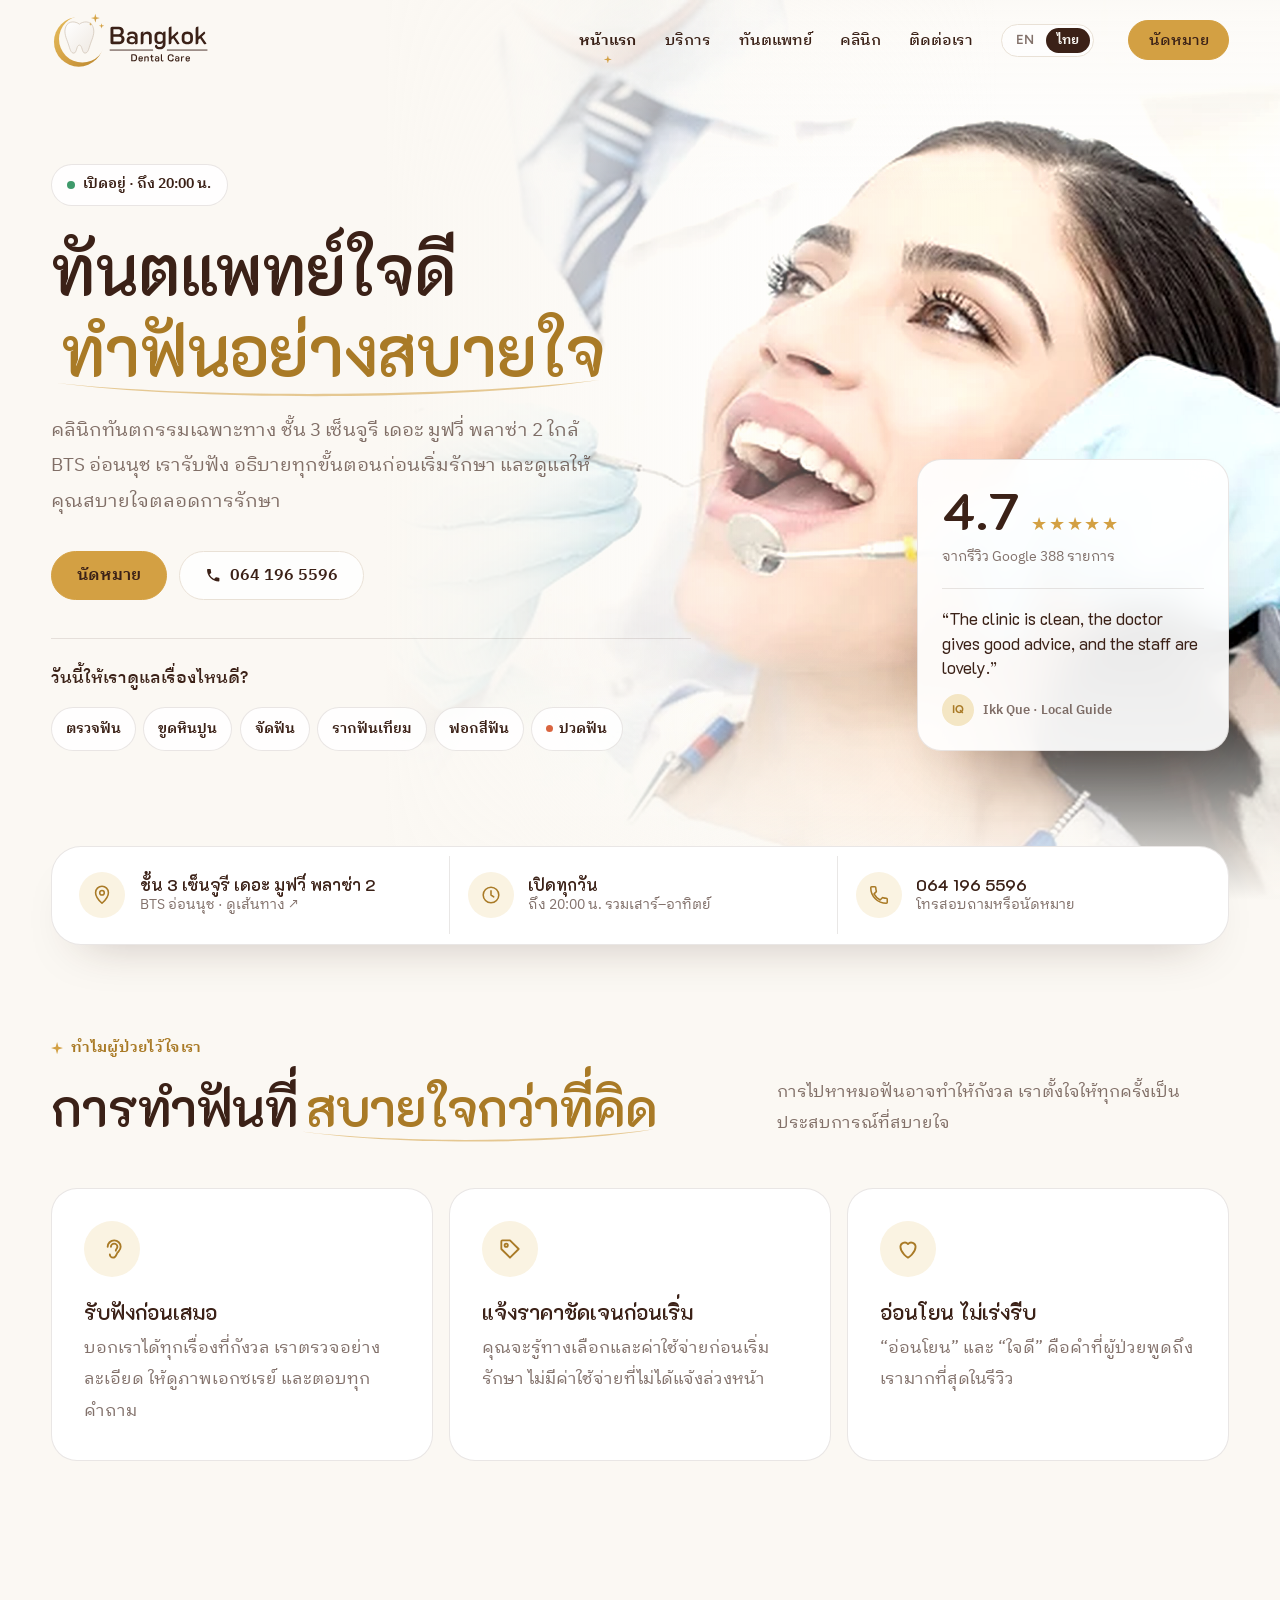
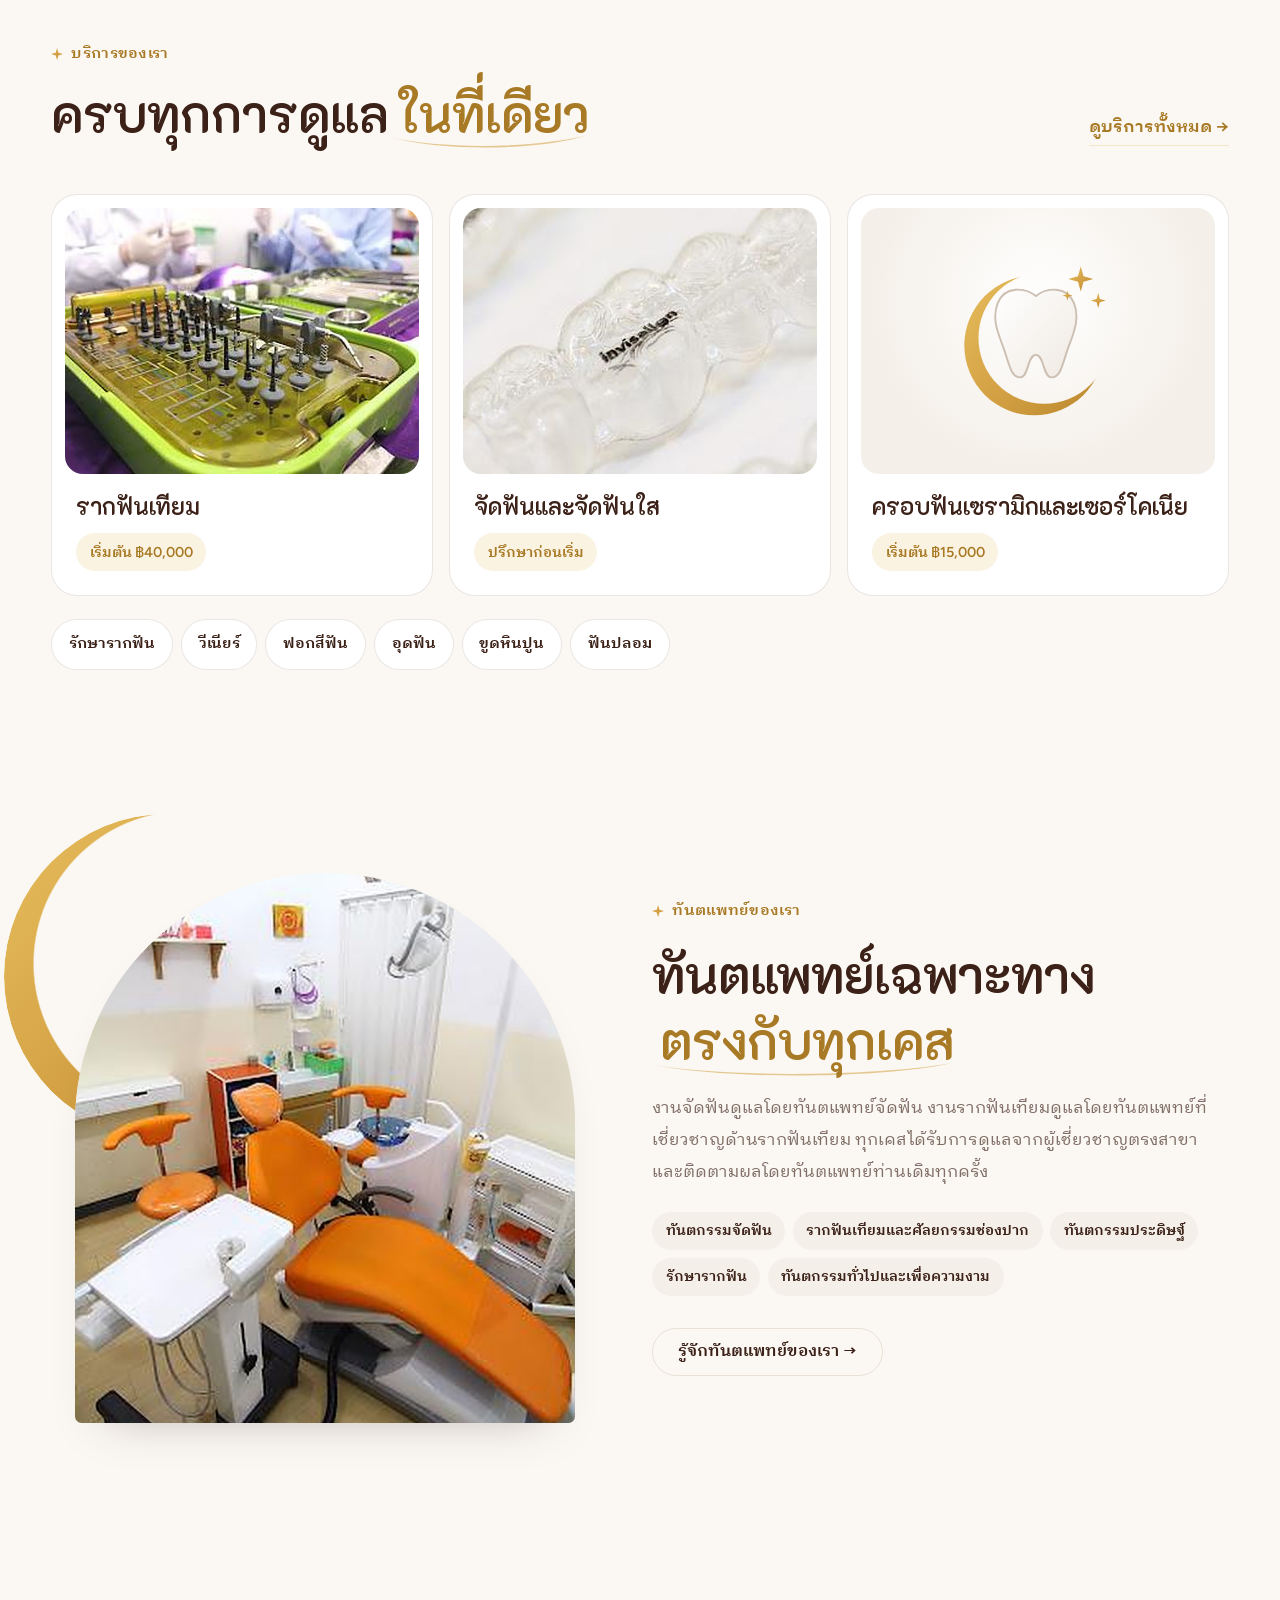
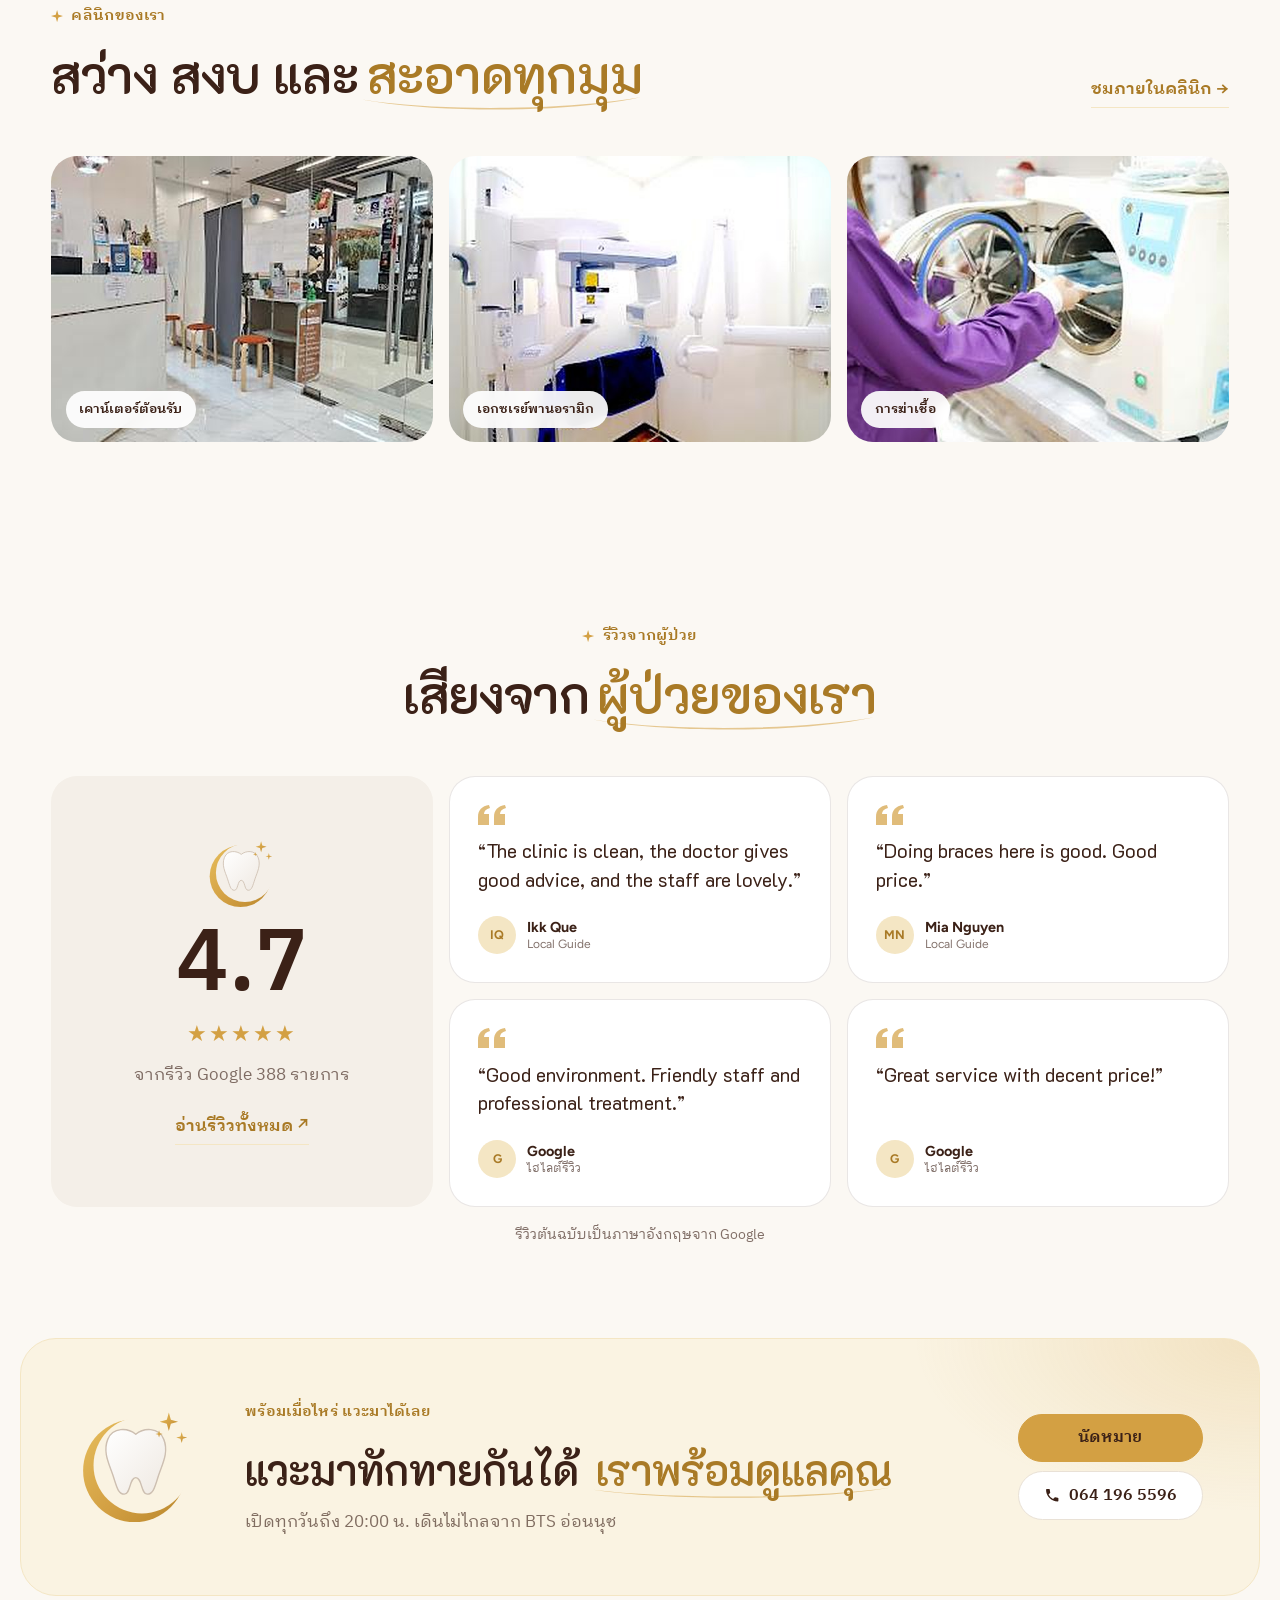
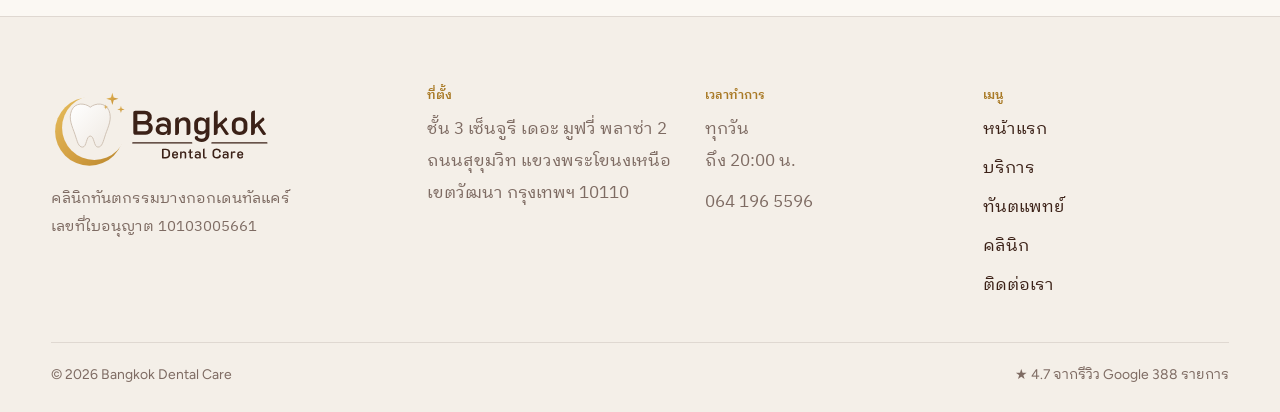
==== commit 22280c7f: "Lighten the whole site to match the logo Marble-white hero with the photo fading in from the right, " ====
--- a/th/index.html
+++ b/th/index.html
@@ -5,7 +5,7 @@
   <meta name="viewport" content="width=device-width, initial-scale=1" />
   <title>บางกอกเดนทัลแคร์ · คลินิกทันตกรรมเฉพาะทาง ใกล้ BTS อ่อนนุช</title>
   <meta name="description" content="คลินิกทันตกรรมเฉพาะทาง ชั้น 3 เซ็นจูรี เดอะ มูฟวี่ พลาซ่า 2 ใกล้ BTS อ่อนนุช จัดฟัน จัดฟันใส รากฟันเทียม ครอบฟัน รักษารากฟัน วีเนียร์ ฟอกสีฟัน คะแนนรีวิว Google 4.7 จาก 388 รายการ" />
-  <meta name="theme-color" content="#2c1811" />
+  <meta name="theme-color" content="#fbf8f3" />
   <link rel="alternate" hreflang="en" href="/" />
   <link rel="alternate" hreflang="th" href="/th/" />
   <link rel="alternate" hreflang="x-default" href="/" />
@@ -271,7 +271,7 @@
   <footer class="footer">
     <div class="footer__grid">
       <div class="footer__brand">
-        <img src="../images/logo-light.svg" alt="Bangkok Dental Care" width="578" height="196" loading="lazy" />
+        <img src="../images/logo.svg" alt="Bangkok Dental Care" width="578" height="196" loading="lazy" />
         <p>คลินิกทันตกรรมบางกอกเดนทัลแคร์<br />เลขที่ใบอนุญาต 10103005661</p>
       </div>
       <div>
--- a/styles.css
+++ b/styles.css
@@ -87,21 +87,21 @@
 .btn {
   display: inline-flex; align-items: center; justify-content: center; gap: .55em;
   padding: .95em 1.6em;
-  border: 1.5px solid var(--cocoa);
+  border: 1.5px solid var(--gold);
   border-radius: 999px;
-  background: var(--cocoa);
-  color: var(--paper);
+  background: var(--gold);
+  color: var(--cocoa);
   font: 600 .98rem/1 var(--body);
   text-decoration: none;
   transition: background .3s, border-color .3s, color .3s, transform .3s var(--ease), box-shadow .3s;
 }
-.btn:hover { background: var(--gold-deep); border-color: var(--gold-deep); transform: translateY(-2px); box-shadow: 0 14px 26px -16px rgba(169, 122, 38, .9); }
+.btn:hover { background: #c4912f; border-color: #c4912f; transform: translateY(-2px); box-shadow: 0 14px 26px -16px rgba(169, 122, 38, .9); }
 .btn--line { background: transparent; color: var(--cocoa); border-color: var(--stone); }
 .btn--line:hover { background: var(--white); color: var(--cocoa); border-color: var(--gold); box-shadow: none; }
 .btn--gold { background: var(--gold); border-color: var(--gold); color: var(--cocoa); }
-.btn--gold:hover { background: var(--gold-soft); border-color: var(--gold-soft); color: var(--cocoa); }
-.btn--line-light { background: transparent; border-color: rgba(251, 248, 243, .35); color: var(--paper); }
-.btn--line-light:hover { background: var(--paper); border-color: var(--paper); color: var(--cocoa); box-shadow: none; }
+.btn--gold:hover { background: #c4912f; border-color: #c4912f; color: var(--cocoa); }
+.btn--line-light { background: var(--white); border-color: var(--stone); color: var(--cocoa); }
+.btn--line-light:hover { border-color: var(--gold); color: var(--cocoa); box-shadow: none; }
 .btn--small { padding: .75em 1.25em; font-size: .9rem; }
 .btn--block { width: 100%; padding-block: 1.1em; }
 
@@ -156,7 +156,7 @@
   margin-bottom: 1rem;
   font-size: .78rem; font-weight: 600; letter-spacing: .16em; text-transform: uppercase; color: var(--gold-deep);
 }
-.eyebrow--light { color: var(--gold); }
+.eyebrow--light { color: var(--gold-deep); }
 .eyebrow--light [lang="th"] { color: rgba(251, 248, 243, .6); }
 
 .lede { max-width: 36rem; margin-top: 1.4rem; font-size: clamp(1.05rem, 1rem + .3vw, 1.2rem); color: var(--muted); }
@@ -199,89 +199,74 @@
 /* ---------- Home hero: full-width photo, text on top ---------- */
 .nav--over { position: fixed; left: 0; right: 0; }
 .logo__light { display: none; }
-.nav--over:not(.is-scrolled) .logo__dark { display: none; }
-.nav--over:not(.is-scrolled) .logo__light { display: block; }
-.nav--over:not(.is-scrolled) .nav__toggle { background: rgba(255, 255, 255, .12); border-color: rgba(255, 255, 255, .3); backdrop-filter: blur(10px); }
-.nav--over:not(.is-scrolled) .nav__toggle .nav__bars,
-.nav--over:not(.is-scrolled) .nav__toggle .nav__bars::before,
-.nav--over:not(.is-scrolled) .nav__toggle .nav__bars::after { background: var(--paper); }
-.nav--over.is-open:not(.is-scrolled) .nav__toggle .nav__bars { background: transparent; }
-@media (min-width: 1081px) {
-  .nav--over:not(.is-scrolled) .lang { background: rgba(255, 255, 255, .1); border-color: rgba(255, 255, 255, .28); }
-  .nav--over:not(.is-scrolled) .nav__links .lang a { color: rgba(251, 248, 243, .75); }
-  .nav--over:not(.is-scrolled) .nav__links .lang a[aria-current="true"] { background: var(--paper); color: var(--cocoa); }
-  .nav--over:not(.is-scrolled) .nav__links a:not(.btn) { color: var(--paper); }
-  .nav--over:not(.is-scrolled) .nav__cta { background: var(--gold); border-color: var(--gold); color: var(--cocoa); }
-  .nav--over:not(.is-scrolled) .nav__cta:hover { background: var(--gold-soft); border-color: var(--gold-soft); }
-}
 
 .hero {
   position: relative; isolation: isolate; overflow: hidden;
   min-height: clamp(660px, 100svh, 960px);
   display: flex; align-items: center;
   padding: 130px 0 clamp(6rem, 9vw, 8rem);
-  background: #2c1811;
-  color: var(--paper);
+  background: var(--paper);
+  color: var(--cocoa);
 }
 .hero__bg { position: absolute; z-index: -2; top: 0; right: 0; bottom: 0; width: 70%; }
 .hero__bg img {
   width: 100%; height: 100%; object-fit: cover; object-position: 60% 30%;
-  filter: sepia(.14) saturate(.92);
+  filter: sepia(.1) saturate(.9) brightness(1.04);
   animation: settle 16s var(--ease) forwards;
 }
 @keyframes settle { from { transform: scale(1.08); } to { transform: scale(1); } }
 .hero::before {
   content: ""; position: absolute; inset: 0; z-index: -1;
   background:
-    linear-gradient(90deg, #2c1811 0%, #2c1811 30%, rgba(44, 24, 17, .82) 42%, rgba(44, 24, 17, .35) 60%, rgba(44, 24, 17, .05) 82%),
-    linear-gradient(180deg, rgba(44, 24, 17, .55) 0%, rgba(44, 24, 17, 0) 24%, rgba(44, 24, 17, 0) 70%, rgba(44, 24, 17, .55) 100%);
+    linear-gradient(90deg, #fbf8f3 0%, #fbf8f3 30%, rgba(251, 248, 243, .9) 40%, rgba(251, 248, 243, .35) 58%, rgba(251, 248, 243, 0) 78%),
+    linear-gradient(180deg, rgba(251, 248, 243, .7) 0%, rgba(251, 248, 243, 0) 22%, rgba(251, 248, 243, 0) 72%, #fbf8f3 100%);
 }
 .hero__inner {
   width: min(var(--max), calc(100% - 2 * var(--gutter))); margin: 0 auto;
   display: grid; grid-template-columns: minmax(0, 1fr) auto; gap: 3rem; align-items: end;
 }
 .hero__copy { max-width: 40rem; }
-.hero h1 { color: #fff; font-size: clamp(3rem, 6.4vw, 5.6rem); line-height: 1.02; }
-.hero em { color: var(--gold); }
-.hero .lede { color: rgba(251, 248, 243, .82); max-width: 34rem; }
+.hero h1 { color: var(--cocoa); font-size: clamp(3rem, 6.4vw, 5.6rem); line-height: 1.02; }
+.hero em { color: var(--gold-deep); }
+.hero .lede { color: var(--muted); max-width: 34rem; }
 
 .hello { display: flex; flex-wrap: wrap; align-items: center; gap: .8rem; margin-bottom: 1.4rem; }
-.hello [lang="th"] { font-size: 1.05rem; color: var(--gold); font-weight: 500; }
-.pill { display: inline-flex; align-items: center; gap: .55rem; padding: .45rem .95rem; border-radius: 999px; font-size: .85rem; font-weight: 600; background: rgba(255, 255, 255, .12); border: 1px solid rgba(255, 255, 255, .24); backdrop-filter: blur(10px); -webkit-backdrop-filter: blur(10px); }
-.pill__dot { width: 8px; height: 8px; border-radius: 50%; background: #5cc28c; animation: pulse 2.4s infinite; }
+.hello [lang="th"] { font-size: 1.05rem; color: var(--gold-deep); font-weight: 500; }
+.pill { display: inline-flex; align-items: center; gap: .55rem; padding: .45rem .95rem; border-radius: 999px; font-size: .85rem; font-weight: 600; background: rgba(255, 255, 255, .85); border: 1px solid var(--line); backdrop-filter: blur(10px); -webkit-backdrop-filter: blur(10px); }
+.pill__dot { width: 8px; height: 8px; border-radius: 50%; background: #3f9a6b; animation: pulse 2.4s infinite; }
 .pill__dot.is-closed { background: var(--gold); animation: none; }
-@keyframes pulse { 0% { box-shadow: 0 0 0 0 rgba(92, 194, 140, .55); } 70%, 100% { box-shadow: 0 0 0 9px rgba(92, 194, 140, 0); } }
-
-.btn--glass { background: rgba(255, 255, 255, .1); border-color: rgba(255, 255, 255, .38); color: #fff; backdrop-filter: blur(10px); -webkit-backdrop-filter: blur(10px); }
-.btn--glass:hover { background: var(--paper); border-color: var(--paper); color: var(--cocoa); box-shadow: none; }
-
-.ask { margin-top: 2.4rem; padding-top: 1.5rem; border-top: 1px solid rgba(255, 255, 255, .18); }
-.ask__q { margin-bottom: .8rem; font-family: var(--head); font-weight: 500; font-size: 1.05rem; color: rgba(251, 248, 243, .9); }
+@keyframes pulse { 0% { box-shadow: 0 0 0 0 rgba(63, 154, 107, .5); } 70%, 100% { box-shadow: 0 0 0 9px rgba(63, 154, 107, 0); } }
+
+.btn--glass { background: rgba(255, 255, 255, .8); border-color: var(--stone); color: var(--cocoa); backdrop-filter: blur(10px); -webkit-backdrop-filter: blur(10px); }
+.btn--glass:hover { background: var(--white); border-color: var(--gold); color: var(--cocoa); box-shadow: none; }
+
+.ask { margin-top: 2.4rem; padding-top: 1.5rem; border-top: 1px solid var(--line); }
+.ask__q { margin-bottom: .8rem; font-family: var(--head); font-weight: 500; font-size: 1.05rem; color: var(--cocoa); }
 .ask__list { list-style: none; margin: 0; padding: 0; display: flex; flex-wrap: wrap; gap: .4rem; }
 .ask__list a {
   display: inline-flex; align-items: center; gap: .4rem;
   padding: .5rem .9rem; border-radius: 999px;
-  background: rgba(255, 255, 255, .1); border: 1px solid rgba(255, 255, 255, .22);
+  background: rgba(255, 255, 255, .85); border: 1px solid var(--line);
   backdrop-filter: blur(10px); -webkit-backdrop-filter: blur(10px);
-  color: #fff; font-size: .88rem; font-weight: 600; text-decoration: none;
+  color: var(--cocoa); font-size: .88rem; font-weight: 600; text-decoration: none;
   transition: background .25s, border-color .25s, color .25s, transform .25s var(--ease);
 }
-.ask__list a:hover { background: var(--paper); border-color: var(--paper); color: var(--cocoa); transform: translateY(-2px); }
-.ask__list .ask__urgent::before { content: ""; width: 7px; height: 7px; border-radius: 50%; background: #ff8a65; }
+.ask__list a:hover { background: var(--gold-mist); border-color: var(--gold); color: var(--cocoa); transform: translateY(-2px); }
+.ask__list .ask__urgent::before { content: ""; width: 7px; height: 7px; border-radius: 50%; background: #d9643f; }
 
 .hero__card {
   width: 19.5rem; padding: 1.5rem;
   border-radius: 24px;
-  background: rgba(44, 24, 17, .5); border: 1px solid rgba(255, 255, 255, .2);
+  background: rgba(255, 255, 255, .92); border: 1px solid var(--line);
   backdrop-filter: blur(18px); -webkit-backdrop-filter: blur(18px);
-  box-shadow: 0 30px 60px -30px rgba(0, 0, 0, .5);
+  box-shadow: 0 30px 60px -32px rgba(59, 33, 23, .35);
 }
 .hero__score { display: flex; align-items: baseline; gap: .7rem; }
-.hero__score b { font-family: var(--head); font-weight: 600; font-size: 3.2rem; line-height: 1; color: #fff; }
+.hero__score b { font-family: var(--head); font-weight: 600; font-size: 3.2rem; line-height: 1; color: var(--cocoa); }
 .hero__score .stars { font-size: 1.1rem; }
-.hero__reviews { margin-top: .2rem; font-size: .85rem; color: rgba(251, 248, 243, .7); }
-.hero__quote { margin-top: 1.1rem; padding-top: 1.1rem; border-top: 1px solid rgba(255, 255, 255, .18); font-family: var(--head); font-size: 1.05rem; line-height: 1.45; }
-.hero__by { display: flex; align-items: center; gap: .6rem; margin-top: .9rem; font-size: .82rem; font-weight: 600; color: rgba(251, 248, 243, .75); }
+.hero__reviews { margin-top: .2rem; font-size: .85rem; color: var(--muted); }
+.hero__quote { margin-top: 1.1rem; padding-top: 1.1rem; border-top: 1px solid var(--line); font-family: var(--head); font-size: 1.05rem; line-height: 1.45; }
+.hero__by { display: flex; align-items: center; gap: .6rem; margin-top: .9rem; font-size: .82rem; font-weight: 600; color: var(--muted); }
 .hero__by .avatar { width: 32px; height: 32px; font-size: .7rem; }
 
 /* At-a-glance strip under the hero */
@@ -399,8 +384,8 @@
 .spec__th { color: var(--gold-deep); }
 .spec h3 { font-size: 1.5rem; margin: .15rem 0 .5rem; }
 .spec p:not(.spec__th) { color: var(--muted); }
-.spec--cta { background: var(--cocoa); border-color: var(--cocoa); color: var(--paper); display: flex; flex-direction: column; gap: .6rem; }
-.spec--cta p:not(.spec__th) { color: rgba(251, 248, 243, .72); }
+.spec--cta { background: var(--gold-mist); border-color: var(--gold-soft); color: var(--cocoa); display: flex; flex-direction: column; gap: .6rem; }
+.spec--cta p:not(.spec__th) { color: var(--muted); }
 .spec--cta .btn { margin-top: auto; align-self: flex-start; }
 .words { padding: clamp(2rem, 5vw, 3.5rem); border-radius: var(--r); background: var(--gold-mist); }
 .tally { display: grid; grid-template-columns: repeat(4, minmax(0, 1fr)); gap: 1rem; }
@@ -483,28 +468,29 @@
   display: grid; grid-template-columns: auto minmax(0, 1fr) auto; gap: clamp(1.5rem, 4vw, 3rem); align-items: center;
   padding: clamp(2rem, 5vw, 3.5rem) clamp(1.75rem, 5vw, 3.5rem);
   border-radius: calc(var(--r) + 10px);
-  background: radial-gradient(36rem 18rem at 100% 0%, rgba(211, 160, 67, .22), transparent 60%), var(--cocoa);
-  color: var(--paper);
+  background: radial-gradient(36rem 18rem at 100% 0%, rgba(211, 160, 67, .2), transparent 60%), var(--gold-mist);
+  border: 1px solid var(--gold-soft);
+  color: var(--cocoa);
 }
 .cta__mark { width: clamp(84px, 10vw, 120px); height: auto; }
 .cta h2 { font-size: clamp(1.8rem, 3.4vw, 2.6rem); }
-.cta em { color: var(--gold); background-image: none; padding: 0; }
-.cta__copy > p:last-child { margin-top: .7rem; color: rgba(251, 248, 243, .7); }
+.cta em { color: var(--gold-deep); }
+.cta__copy > p:last-child { margin-top: .7rem; color: var(--muted); }
 .cta__actions { display: flex; flex-direction: column; gap: .6rem; }
 
-.footer { margin-top: clamp(.6rem, 1.6vw, 1.25rem); padding: clamp(3rem, 6vw, 4.5rem) var(--gutter) 1.5rem; background: #2c1811; color: var(--paper); }
+.footer { margin-top: clamp(.6rem, 1.6vw, 1.25rem); padding: clamp(3rem, 6vw, 4.5rem) var(--gutter) 1.5rem; background: var(--marble); border-top: 1px solid var(--line); color: var(--cocoa); }
 .footer__grid { max-width: var(--max); margin: 0 auto; display: grid; grid-template-columns: 1.4fr 1fr 1fr 1fr; gap: 2rem; }
 .footer__brand img { width: 220px; height: auto; }
-.footer__brand p { margin-top: 1rem; font-size: .95rem; color: rgba(251, 248, 243, .65); }
-.footer h3 { margin-bottom: .8rem; font: 600 .76rem/1 var(--body); letter-spacing: .15em; text-transform: uppercase; color: var(--gold); }
-.footer p { margin-bottom: .6rem; color: rgba(251, 248, 243, .82); }
+.footer__brand p { margin-top: 1rem; font-size: .95rem; color: var(--muted); }
+.footer h3 { margin-bottom: .8rem; font: 600 .76rem/1 var(--body); letter-spacing: .15em; text-transform: uppercase; color: var(--gold-deep); }
+.footer p { margin-bottom: .6rem; color: var(--muted); }
 .footer ul { list-style: none; margin: 0; padding: 0; display: grid; gap: .45rem; }
 .footer a { text-decoration: none; transition: color .2s; }
-.footer a:hover { color: var(--gold); }
-.footer__row { max-width: var(--max); margin: 2.5rem auto 0; padding-top: 1.2rem; border-top: 1px solid rgba(251, 248, 243, .14); display: flex; flex-wrap: wrap; justify-content: space-between; gap: .6rem 2rem; font-size: .87rem; color: rgba(251, 248, 243, .65); }
-
-.fab { display: none; position: fixed; right: 1rem; bottom: 1rem; z-index: 60; width: 58px; height: 58px; border-radius: 50%; background: var(--cocoa); box-shadow: 0 14px 30px -12px rgba(59, 33, 23, .7); place-items: center; }
-.fab svg { width: 23px; height: 23px; fill: var(--gold); }
+.footer a:hover { color: var(--gold-deep); }
+.footer__row { max-width: var(--max); margin: 2.5rem auto 0; padding-top: 1.2rem; border-top: 1px solid var(--line); display: flex; flex-wrap: wrap; justify-content: space-between; gap: .6rem 2rem; font-size: .87rem; color: var(--muted); }
+
+.fab { display: none; position: fixed; right: 1rem; bottom: 1rem; z-index: 60; width: 58px; height: 58px; border-radius: 50%; background: var(--gold); box-shadow: 0 14px 30px -12px rgba(169, 122, 38, .8); place-items: center; }
+.fab svg { width: 23px; height: 23px; fill: var(--cocoa); }
 
 /* ---------- Scroll reveal ---------- */
 .reveal-on-scroll { opacity: 0; transform: translateY(28px); transition: opacity .8s var(--ease), transform .8s var(--ease), box-shadow .4s, border-color .3s; transition-delay: var(--stagger, 0ms), var(--stagger, 0ms), 0ms, 0ms; }
@@ -547,7 +533,7 @@
   .hero__inner { grid-template-columns: 1fr; gap: 2rem; }
   .hero__bg { width: 100%; bottom: auto; height: calc(110px + 42vh); }
   .hero__bg img { object-position: 50% 25%; }
-  .hero::before { background: linear-gradient(180deg, rgba(44, 24, 17, .5) 0%, rgba(44, 24, 17, 0) 18%, rgba(44, 24, 17, 0) calc(30px + 22vh), #2c1811 calc(110px + 42vh)); }
+  .hero::before { background: linear-gradient(180deg, rgba(251, 248, 243, .75) 0%, rgba(251, 248, 243, 0) 20%, rgba(251, 248, 243, 0) calc(30px + 22vh), #fbf8f3 calc(110px + 42vh)); }
   .head { grid-template-columns: 1fr; }
   .head__link { justify-self: start; }
   .glance { grid-template-columns: 1fr; }
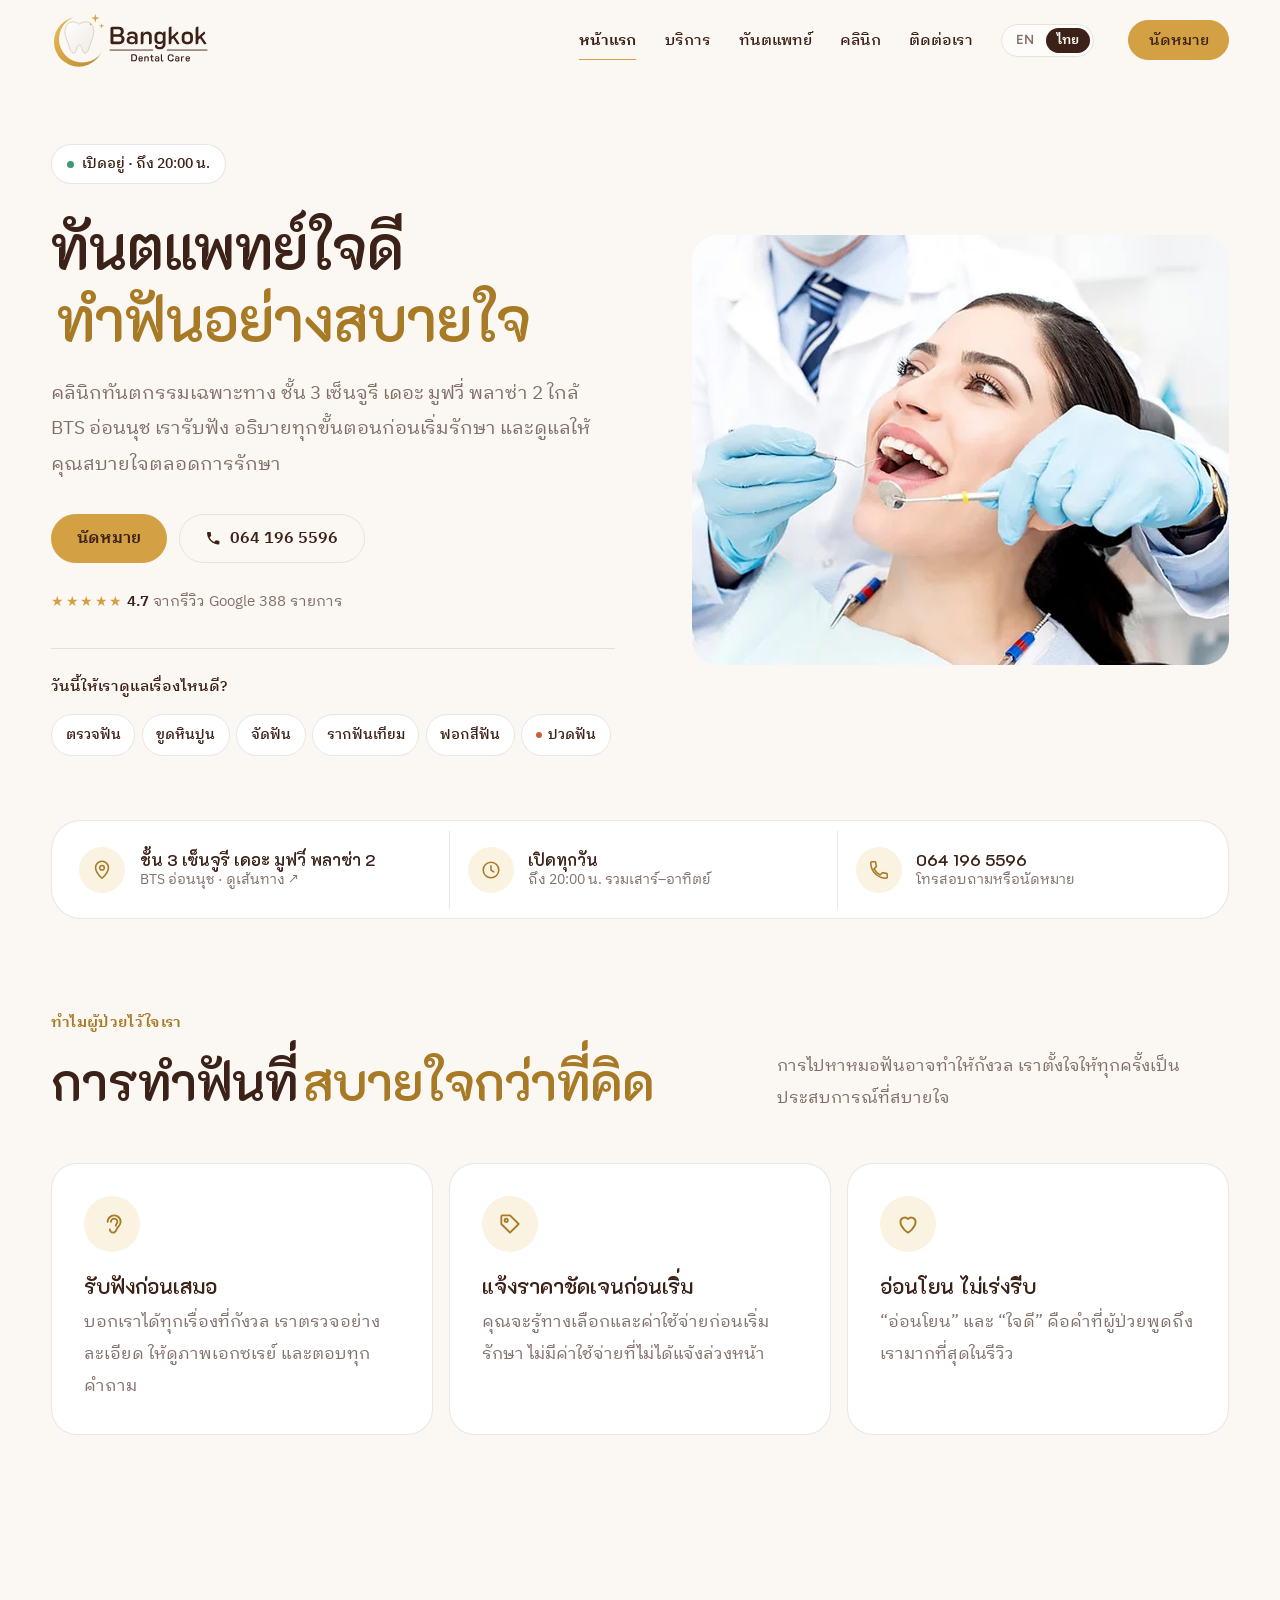
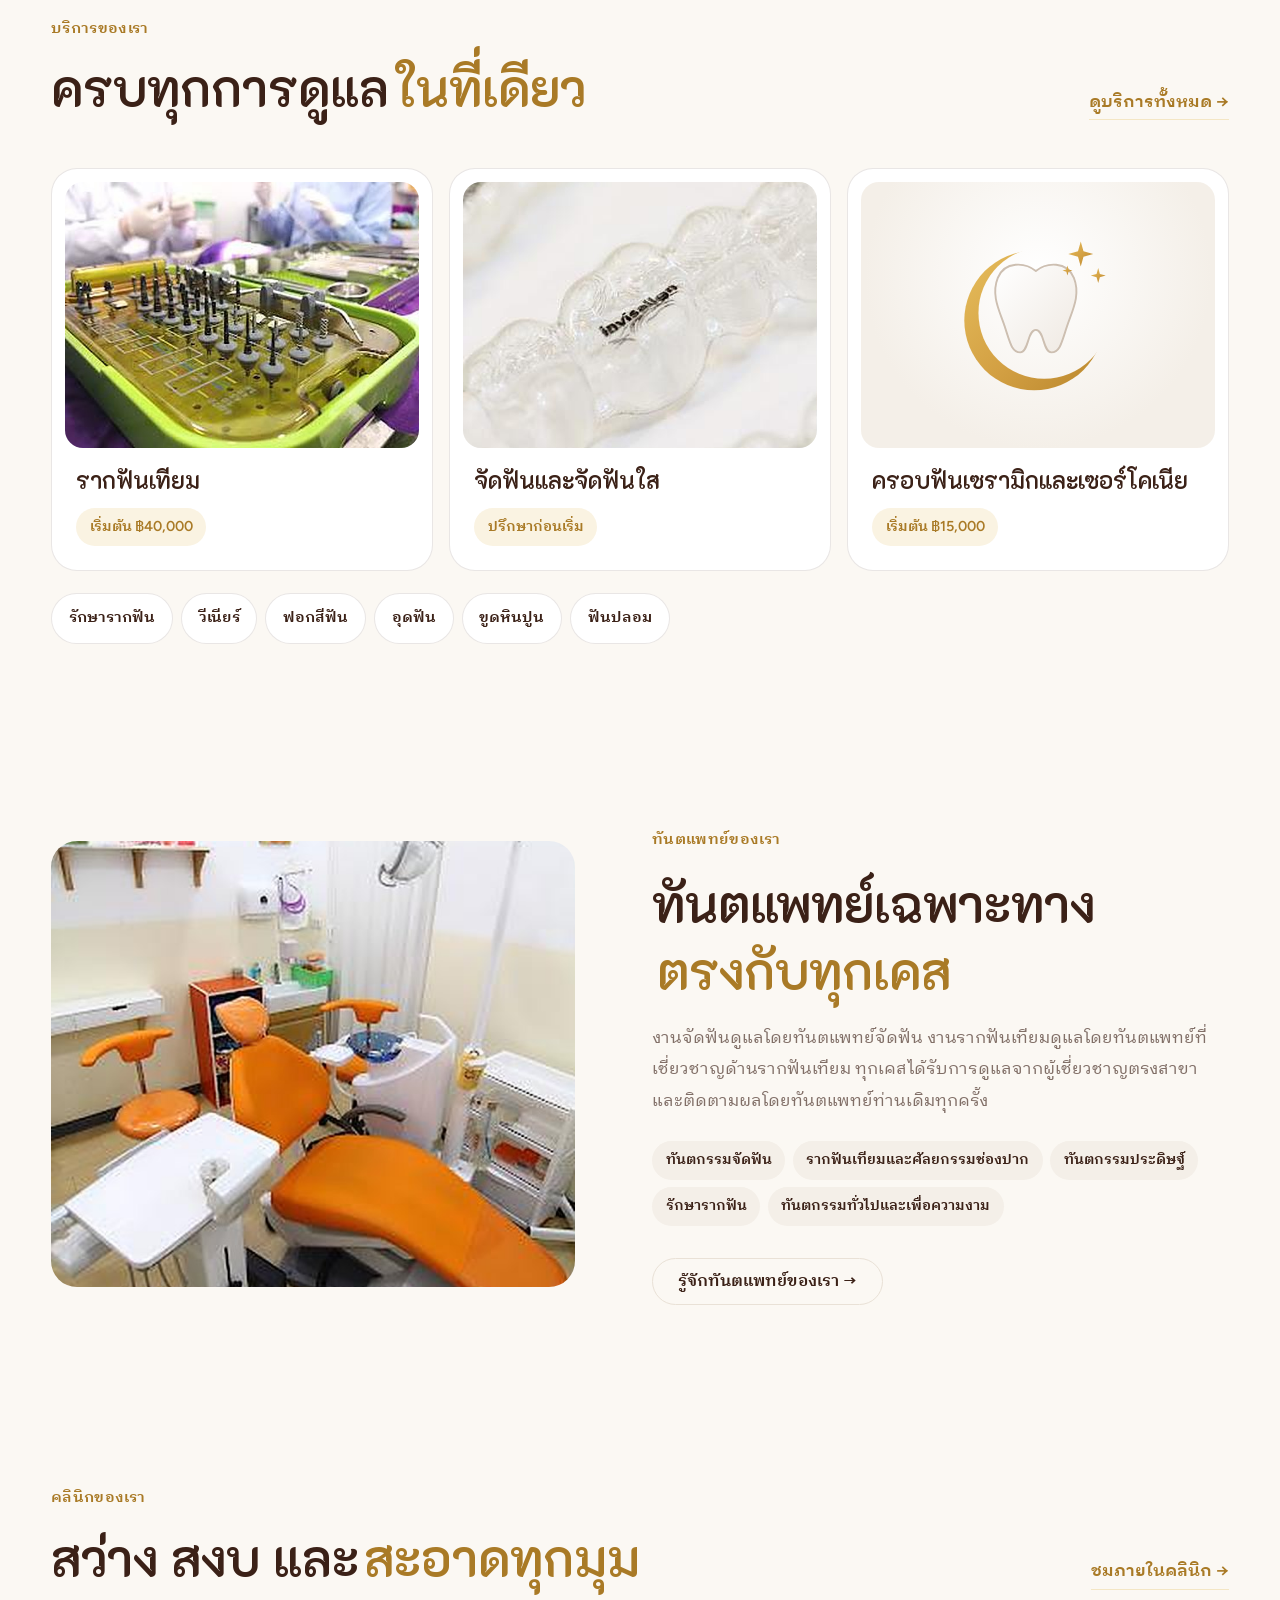
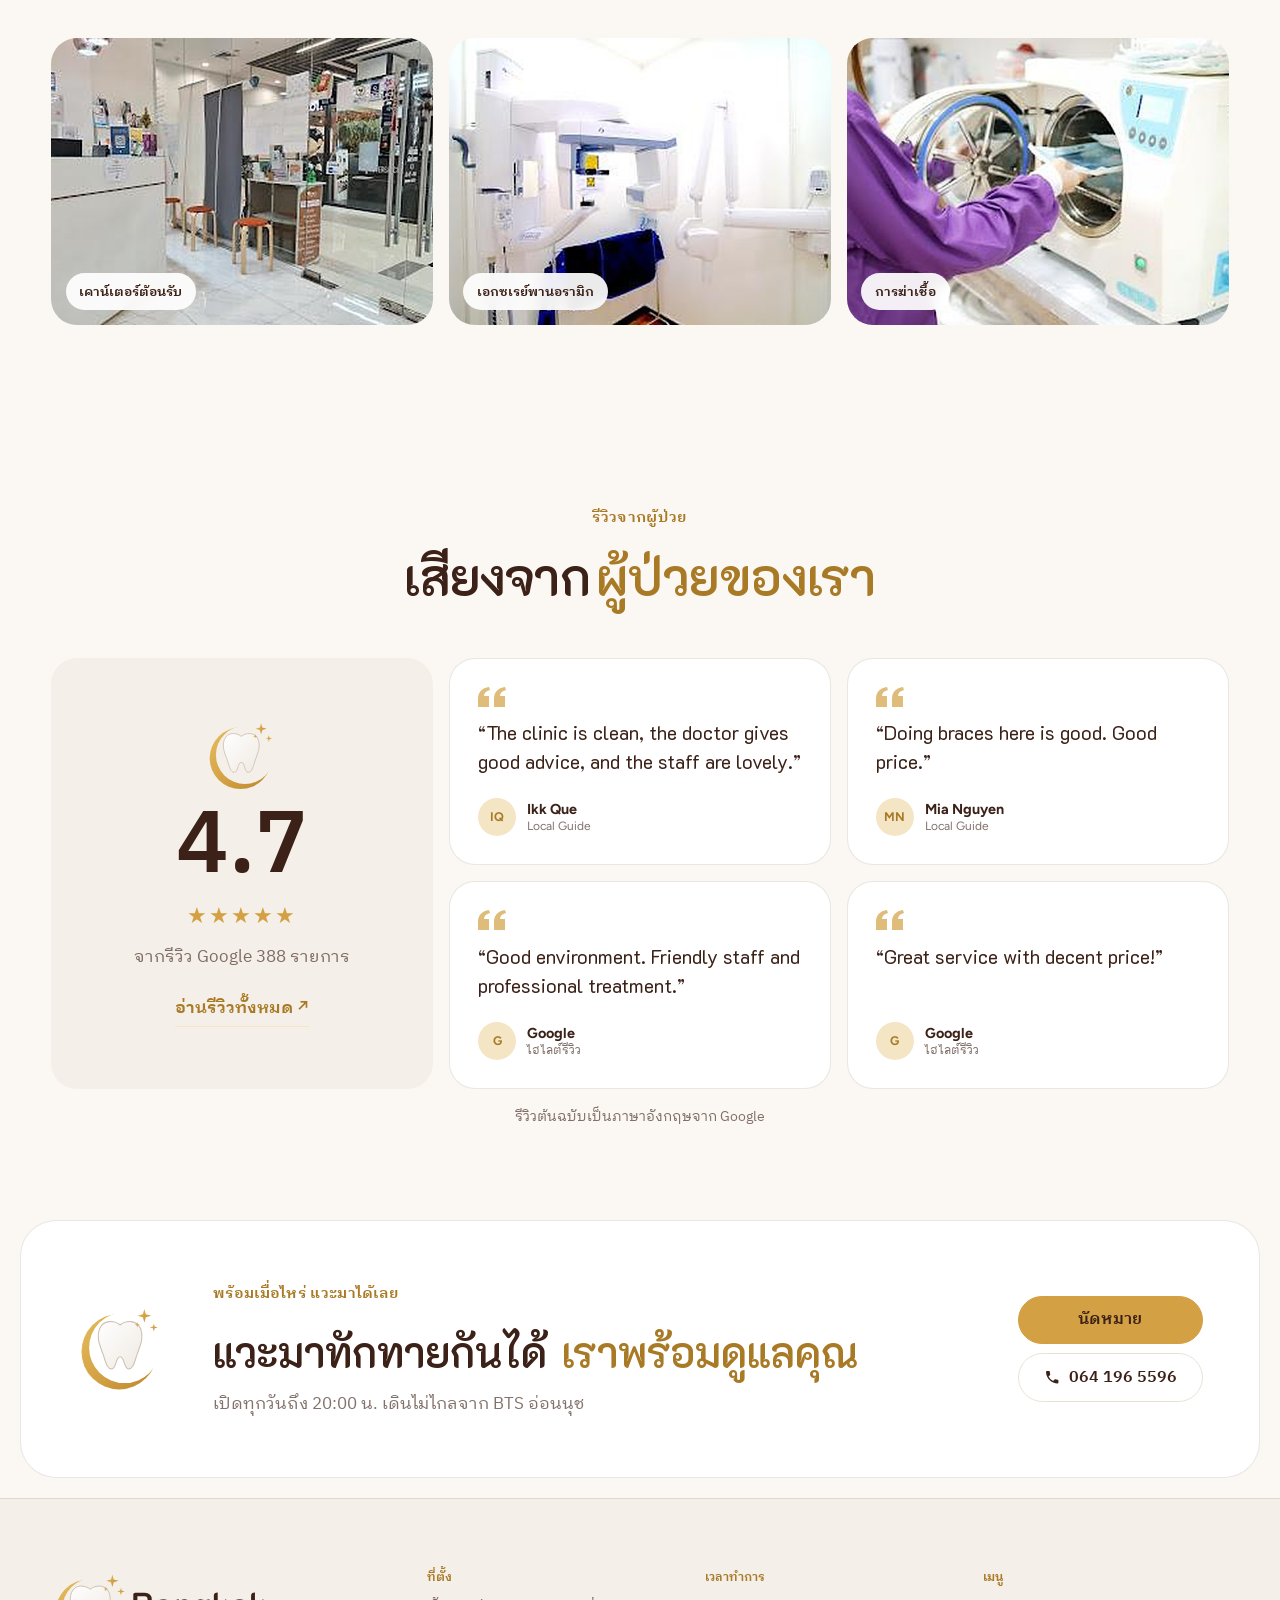
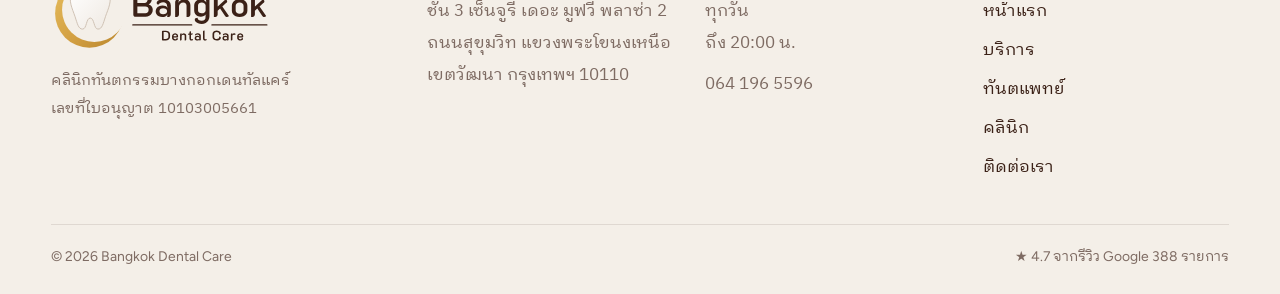
==== commit 9df1d319: "Simplify the design: no overlays or decorative layers Home hero becomes text plus a plain rounded ph" ====
--- a/th/index.html
+++ b/th/index.html
@@ -55,10 +55,9 @@
     </defs>
   </svg>
 
-  <header class="nav nav--over" data-nav>
+  <header class="nav" data-nav>
     <a class="logo" href="index.html" aria-label="บางกอกเดนทัลแคร์ — หน้าแรก">
       <img class="logo__dark" src="../images/logo.svg" alt="Bangkok Dental Care" width="578" height="196" />
-      <img class="logo__light" src="../images/logo-light.svg" alt="" width="578" height="196" />
     </a>
     <button class="nav__toggle" type="button" aria-expanded="false" aria-controls="site-menu" data-nav-toggle>
       <span class="sr-only">เมนู</span><span class="nav__bars" aria-hidden="true"></span>
@@ -79,41 +78,30 @@
 
   <main id="main">
     <section class="hero">
-      <picture class="hero__bg">
-        <source media="(max-width: 860px)" srcset="../images/hero-mobile.jpg" />
-        <img src="../images/hero.jpg" alt="" fetchpriority="high" />
-      </picture>
-      <div class="hero__inner">
-        <div class="hero__copy">
-          <p class="hello reveal" style="--d:0">
-            <span class="pill"><span class="pill__dot" aria-hidden="true"></span><span data-open-status>เปิดทุกวัน · ถึง 20:00 น.</span></span>
-          </p>
-          <h1 class="reveal" style="--d:1">ทันตแพทย์ใจดี<br /><em>ทำฟันอย่างสบายใจ</em></h1>
-          <p class="lede reveal" style="--d:2">คลินิกทันตกรรมเฉพาะทาง ชั้น 3 เซ็นจูรี เดอะ มูฟวี่ พลาซ่า 2 ใกล้ BTS อ่อนนุช เรารับฟัง อธิบายทุกขั้นตอนก่อนเริ่มรักษา และดูแลให้คุณสบายใจตลอดการรักษา</p>
-          <div class="actions reveal" style="--d:3">
-            <a class="btn btn--gold" href="contact.html#book">นัดหมาย</a>
-            <a class="btn btn--glass" href="tel:+66641965596"><svg class="i" viewBox="0 0 24 24" aria-hidden="true"><path d="M6.6 10.8a15.1 15.1 0 0 0 6.6 6.6l2.2-2.2a1 1 0 0 1 1-.25 11.4 11.4 0 0 0 3.6.57 1 1 0 0 1 1 1V20a1 1 0 0 1-1 1A17 17 0 0 1 3 4a1 1 0 0 1 1-1h3.5a1 1 0 0 1 1 1c0 1.25.2 2.45.57 3.57a1 1 0 0 1-.25 1z"/></svg> 064 196 5596</a>
-          </div>
-          <div class="ask reveal" style="--d:4">
-            <p class="ask__q">วันนี้ให้เราดูแลเรื่องไหนดี?</p>
-            <ul class="ask__list">
+      <div class="hero__copy">
+        <p class="pill reveal" style="--d:0"><span class="pill__dot" aria-hidden="true"></span><span data-open-status>เปิดทุกวัน · ถึง 20:00 น.</span></p>
+        <h1 class="reveal" style="--d:1">ทันตแพทย์ใจดี<br /><em>ทำฟันอย่างสบายใจ</em></h1>
+        <p class="lede reveal" style="--d:2">คลินิกทันตกรรมเฉพาะทาง ชั้น 3 เซ็นจูรี เดอะ มูฟวี่ พลาซ่า 2 ใกล้ BTS อ่อนนุช เรารับฟัง อธิบายทุกขั้นตอนก่อนเริ่มรักษา และดูแลให้คุณสบายใจตลอดการรักษา</p>
+        <div class="actions reveal" style="--d:3">
+          <a class="btn" href="contact.html#book">นัดหมาย</a>
+          <a class="btn btn--line" href="tel:+66641965596"><svg class="i" viewBox="0 0 24 24" aria-hidden="true"><path d="M6.6 10.8a15.1 15.1 0 0 0 6.6 6.6l2.2-2.2a1 1 0 0 1 1-.25 11.4 11.4 0 0 0 3.6.57 1 1 0 0 1 1 1V20a1 1 0 0 1-1 1A17 17 0 0 1 3 4a1 1 0 0 1 1-1h3.5a1 1 0 0 1 1 1c0 1.25.2 2.45.57 3.57a1 1 0 0 1-.25 1z"/></svg> 064 196 5596</a>
+        </div>
+        <p class="rating reveal" style="--d:4"><span class="stars" aria-hidden="true">★★★★★</span> <b>4.7</b> จากรีวิว Google 388 รายการ</p>
+        <div class="ask reveal" style="--d:4">
+          <p class="ask__q">วันนี้ให้เราดูแลเรื่องไหนดี?</p>
+          <ul class="ask__list">
               <li><a href="contact.html?service=checkup#book">ตรวจฟัน</a></li>
               <li><a href="contact.html?service=cleaning#book">ขูดหินปูน</a></li>
               <li><a href="contact.html?service=braces#book">จัดฟัน</a></li>
               <li><a href="contact.html?service=implant#book">รากฟันเทียม</a></li>
               <li><a href="contact.html?service=whitening#book">ฟอกสีฟัน</a></li>
               <li><a class="ask__urgent" href="contact.html?service=pain#book">ปวดฟัน</a></li>
-            </ul>
-          </div>
+          </ul>
         </div>
-
-        <aside class="hero__card reveal" style="--d:5" aria-label="คะแนนรีวิว Google">
-          <p class="hero__score"><b>4.7</b><span class="stars" aria-hidden="true">★★★★★</span></p>
-          <p class="hero__reviews">จากรีวิว Google 388 รายการ</p>
-          <p class="hero__quote" lang="en">“The clinic is clean, the doctor gives good advice, and the staff are lovely.”</p>
-          <p class="hero__by"><span class="avatar" aria-hidden="true">IQ</span>Ikk Que · Local Guide</p>
-        </aside>
-      </div>
+      </div>
+      <figure class="hero__photo reveal" style="--d:2">
+        <img src="../images/hero-photo.jpg" alt="ผู้ป่วยยิ้มระหว่างการตรวจฟัน" width="1000" height="800" fetchpriority="high" />
+      </figure>
     </section>
 
     <ul class="glance reveal" style="--d:5" aria-label="ข้อมูลคลินิก">
@@ -133,7 +121,7 @@
 
     <section class="section">
       <header class="head">
-        <p class="eyebrow"><svg class="spark" aria-hidden="true"><use href="#spark" /></svg>ทำไมผู้ป่วยไว้ใจเรา</p>
+        <p class="eyebrow">ทำไมผู้ป่วยไว้ใจเรา</p>
         <h2>การทำฟันที่<em>สบายใจกว่าที่คิด</em></h2>
         <p class="head__aside">การไปหาหมอฟันอาจทำให้กังวล เราตั้งใจให้ทุกครั้งเป็นประสบการณ์ที่สบายใจ</p>
       </header>
@@ -158,7 +146,7 @@
 
     <section class="section">
       <header class="head">
-        <p class="eyebrow"><svg class="spark" aria-hidden="true"><use href="#spark" /></svg>บริการของเรา</p>
+        <p class="eyebrow">บริการของเรา</p>
         <h2>ครบทุกการดูแล<em>ในที่เดียว</em></h2>
         <a class="link head__link" href="treatments.html">ดูบริการทั้งหมด →</a>
       </header>
@@ -191,11 +179,10 @@
 
     <section class="section split">
       <div class="split__media reveal-on-scroll">
-        <span class="moon" aria-hidden="true"></span>
         <figure class="photo photo--soft"><img src="../images/treatment-room.jpg" alt="ห้องทำฟันพร้อมเก้าอี้ทำฟันสีส้ม" loading="lazy" /></figure>
       </div>
       <div class="split__copy reveal-on-scroll">
-        <p class="eyebrow"><svg class="spark" aria-hidden="true"><use href="#spark" /></svg>ทันตแพทย์ของเรา</p>
+        <p class="eyebrow">ทันตแพทย์ของเรา</p>
         <h2>ทันตแพทย์เฉพาะทาง<em>ตรงกับทุกเคส</em></h2>
         <p>งานจัดฟันดูแลโดยทันตแพทย์จัดฟัน งานรากฟันเทียมดูแลโดยทันตแพทย์ที่เชี่ยวชาญด้านรากฟันเทียม ทุกเคสได้รับการดูแลจากผู้เชี่ยวชาญตรงสาขา และติดตามผลโดยทันตแพทย์ท่านเดิมทุกครั้ง</p>
         <ul class="tags">
@@ -207,7 +194,7 @@
 
     <section class="section">
       <header class="head">
-        <p class="eyebrow"><svg class="spark" aria-hidden="true"><use href="#spark" /></svg>คลินิกของเรา</p>
+        <p class="eyebrow">คลินิกของเรา</p>
         <h2>สว่าง สงบ และ<em>สะอาดทุกมุม</em></h2>
         <a class="link head__link" href="clinic.html">ชมภายในคลินิก →</a>
       </header>
@@ -220,7 +207,7 @@
 
     <section class="section reviews">
       <header class="head head--center">
-        <p class="eyebrow"><svg class="spark" aria-hidden="true"><use href="#spark" /></svg>รีวิวจากผู้ป่วย</p>
+        <p class="eyebrow">รีวิวจากผู้ป่วย</p>
         <h2>เสียงจาก<em>ผู้ป่วยของเรา</em></h2>
       </header>
       <div class="reviews__grid">
--- a/styles.css
+++ b/styles.css
@@ -52,7 +52,7 @@
 html[lang="th"] h2 { line-height: 1.3; letter-spacing: 0; }
 html[lang="th"] h3 { letter-spacing: 0; }
 html[lang="th"] .eyebrow { letter-spacing: .02em; text-transform: none; font-size: .95rem; }
-html[lang="th"] em { padding-left: .15em; }
+html[lang="th"] em { padding-left: .1em; }
 [lang="en"] { font-family: var(--body); }
 blockquote[lang="en"] p, p[lang="en"] { font-family: var(--head); }
 
@@ -61,13 +61,8 @@
 h2 { font-size: clamp(2rem, 4vw, 3.2rem); line-height: 1.1; }
 h3 { font-size: 1.3rem; line-height: 1.2; }
 
-/* Highlight: gold text sitting on a soft crescent swoosh, like the logo's tail */
-em {
-  font-style: normal;
-  color: var(--gold-deep);
-  background: url("data:image/svg+xml,%3Csvg xmlns='http://www.w3.org/2000/svg' viewBox='0 0 200 14' preserveAspectRatio='none'%3E%3Cpath d='M2 4c50 10 140 10 196-2-50 14-146 14-196 2z' fill='%23d3a043' fill-opacity='.55'/%3E%3C/svg%3E") left bottom / 100% .32em no-repeat;
-  padding-bottom: .08em;
-}
+/* Highlighted words: logo gold, nothing else */
+em { font-style: normal; color: var(--gold-deep); }
 
 p { margin: 0; }
 a { color: inherit; }
@@ -95,7 +90,7 @@
   text-decoration: none;
   transition: background .3s, border-color .3s, color .3s, transform .3s var(--ease), box-shadow .3s;
 }
-.btn:hover { background: #c4912f; border-color: #c4912f; transform: translateY(-2px); box-shadow: 0 14px 26px -16px rgba(169, 122, 38, .9); }
+.btn:hover { background: #c4912f; border-color: #c4912f; }
 .btn--line { background: transparent; color: var(--cocoa); border-color: var(--stone); }
 .btn--line:hover { background: var(--white); color: var(--cocoa); border-color: var(--gold); box-shadow: none; }
 .btn--gold { background: var(--gold); border-color: var(--gold); color: var(--cocoa); }
@@ -118,16 +113,14 @@
 .nav.is-scrolled { background: rgba(251, 248, 243, .88); backdrop-filter: blur(14px); -webkit-backdrop-filter: blur(14px); box-shadow: 0 1px 0 var(--line); }
 .logo { display: inline-block; line-height: 0; }
 .logo img { height: 58px; width: auto; transition: transform .5s var(--ease); }
-.logo:hover img { transform: scale(1.03); }
+
 .nav__links { display: flex; align-items: center; gap: clamp(1rem, 2.2vw, 2rem); }
 .nav__links a { position: relative; text-decoration: none; font-weight: 500; font-size: .96rem; }
 .nav__links a:not(.btn)::after {
-  content: ""; position: absolute; left: 50%; bottom: -9px; width: 8px; height: 8px;
-  background: var(--gold);
-  clip-path: polygon(50% 0, 61% 39%, 100% 50%, 61% 61%, 50% 100%, 39% 61%, 0 50%, 39% 39%);
-  transform: translateX(-50%) scale(0); transition: transform .35s var(--ease);
-}
-.nav__links a:hover::after, .nav__links a[aria-current="page"]::after { transform: translateX(-50%) scale(1); }
+  content: ""; position: absolute; left: 0; right: 0; bottom: -6px; height: 1.5px;
+  background: var(--gold); transform: scaleX(0); transition: transform .25s var(--ease);
+}
+.nav__links a:hover::after, .nav__links a[aria-current="page"]::after { transform: scaleX(1); }
 .nav__links a[aria-current="page"] { font-weight: 600; }
 .nav__cta { margin-left: .4rem; }
 
@@ -170,7 +163,7 @@
 
 .photo { position: relative; margin: 0; overflow: hidden; border-radius: var(--r); background: var(--marble); }
 .photo img { width: 100%; height: 100%; object-fit: cover; transition: transform 1.1s var(--ease); }
-.photo:hover img { transform: scale(1.035); }
+
 .photo figcaption {
   position: absolute; left: .9rem; bottom: .9rem;
   padding: .4rem .85rem; border-radius: 999px;
@@ -180,103 +173,50 @@
 .photo--plain { display: grid; place-items: center; background: radial-gradient(circle at 50% 35%, var(--white), var(--marble) 70%); }
 .photo--plain img { width: 46%; height: auto; object-fit: contain; }
 
-/* The thin gold crescent from the logo, used as a frame accent */
-.moon {
-  position: absolute; z-index: 0; pointer-events: none;
-  width: 62%; aspect-ratio: 1; left: -9%; top: -6%;
-  border-radius: 50%;
-  background: linear-gradient(135deg, #e6bd5c, var(--gold) 55%, #b9862c);
-  -webkit-mask: radial-gradient(circle at 56% 46%, transparent 0 60%, #000 60.6%);
-  mask: radial-gradient(circle at 56% 46%, transparent 0 60%, #000 60.6%);
-  animation: float 10s ease-in-out infinite alternate;
-}
-.moon--xl { width: 78%; left: -12%; top: -5%; }
-@keyframes float { to { transform: rotate(-6deg) translateY(-6px); } }
 
 .stars { color: var(--gold); letter-spacing: .1em; }
 .avatar { display: inline-grid; place-items: center; width: 38px; height: 38px; border-radius: 50%; background: var(--gold-soft); color: var(--gold-deep); font: 700 .78rem/1 var(--body); flex: none; }
 
-/* ---------- Home hero: full-width photo, text on top ---------- */
-.nav--over { position: fixed; left: 0; right: 0; }
+/* ---------- Home hero: text left, plain photo right ---------- */
 .logo__light { display: none; }
-
 .hero {
-  position: relative; isolation: isolate; overflow: hidden;
-  min-height: clamp(660px, 100svh, 960px);
-  display: flex; align-items: center;
-  padding: 130px 0 clamp(6rem, 9vw, 8rem);
-  background: var(--paper);
-  color: var(--cocoa);
-}
-.hero__bg { position: absolute; z-index: -2; top: 0; right: 0; bottom: 0; width: 70%; }
-.hero__bg img {
-  width: 100%; height: 100%; object-fit: cover; object-position: 60% 30%;
-  filter: sepia(.1) saturate(.9) brightness(1.04);
-  animation: settle 16s var(--ease) forwards;
-}
-@keyframes settle { from { transform: scale(1.08); } to { transform: scale(1); } }
-.hero::before {
-  content: ""; position: absolute; inset: 0; z-index: -1;
-  background:
-    linear-gradient(90deg, #fbf8f3 0%, #fbf8f3 30%, rgba(251, 248, 243, .9) 40%, rgba(251, 248, 243, .35) 58%, rgba(251, 248, 243, 0) 78%),
-    linear-gradient(180deg, rgba(251, 248, 243, .7) 0%, rgba(251, 248, 243, 0) 22%, rgba(251, 248, 243, 0) 72%, #fbf8f3 100%);
-}
-.hero__inner {
-  width: min(var(--max), calc(100% - 2 * var(--gutter))); margin: 0 auto;
-  display: grid; grid-template-columns: minmax(0, 1fr) auto; gap: 3rem; align-items: end;
-}
-.hero__copy { max-width: 40rem; }
-.hero h1 { color: var(--cocoa); font-size: clamp(3rem, 6.4vw, 5.6rem); line-height: 1.02; }
-.hero em { color: var(--gold-deep); }
-.hero .lede { color: var(--muted); max-width: 34rem; }
-
-.hello { display: flex; flex-wrap: wrap; align-items: center; gap: .8rem; margin-bottom: 1.4rem; }
-.hello [lang="th"] { font-size: 1.05rem; color: var(--gold-deep); font-weight: 500; }
-.pill { display: inline-flex; align-items: center; gap: .55rem; padding: .45rem .95rem; border-radius: 999px; font-size: .85rem; font-weight: 600; background: rgba(255, 255, 255, .85); border: 1px solid var(--line); backdrop-filter: blur(10px); -webkit-backdrop-filter: blur(10px); }
-.pill__dot { width: 8px; height: 8px; border-radius: 50%; background: #3f9a6b; animation: pulse 2.4s infinite; }
-.pill__dot.is-closed { background: var(--gold); animation: none; }
-@keyframes pulse { 0% { box-shadow: 0 0 0 0 rgba(63, 154, 107, .5); } 70%, 100% { box-shadow: 0 0 0 9px rgba(63, 154, 107, 0); } }
-
-.btn--glass { background: rgba(255, 255, 255, .8); border-color: var(--stone); color: var(--cocoa); backdrop-filter: blur(10px); -webkit-backdrop-filter: blur(10px); }
-.btn--glass:hover { background: var(--white); border-color: var(--gold); color: var(--cocoa); box-shadow: none; }
-
-.ask { margin-top: 2.4rem; padding-top: 1.5rem; border-top: 1px solid var(--line); }
-.ask__q { margin-bottom: .8rem; font-family: var(--head); font-weight: 500; font-size: 1.05rem; color: var(--cocoa); }
+  max-width: calc(var(--max) + 2 * var(--gutter)); margin: 0 auto;
+  display: grid; grid-template-columns: minmax(0, 1.05fr) minmax(0, 1fr); gap: clamp(2.5rem, 6vw, 5.5rem); align-items: center;
+  padding: clamp(2rem, 5vw, 4.5rem) var(--gutter) clamp(2.5rem, 5vw, 4rem);
+}
+.hero h1 { font-size: clamp(2.8rem, 5.6vw, 4.8rem); line-height: 1.05; }
+.hero__photo { margin: 0; border-radius: var(--r); overflow: hidden; background: var(--marble); aspect-ratio: 5 / 4; }
+.hero__photo img { width: 100%; height: 100%; object-fit: cover; }
+
+.pill { display: inline-flex; align-items: center; gap: .55rem; margin-bottom: 1.6rem; padding: .4rem .9rem; border-radius: 999px; background: var(--white); border: 1px solid var(--line); font-size: .85rem; font-weight: 500; }
+.pill__dot { width: 7px; height: 7px; border-radius: 50%; background: #3f9a6b; }
+.pill__dot.is-closed { background: var(--gold); }
+
+.rating { margin-top: 1.6rem; font-size: .95rem; color: var(--muted); }
+.rating b { color: var(--cocoa); font-weight: 600; }
+.rating .stars { font-size: .9rem; }
+
+.ask { margin-top: 2rem; padding-top: 1.5rem; border-top: 1px solid var(--line); }
+.ask__q { margin-bottom: .75rem; font-size: .95rem; font-weight: 500; color: var(--cocoa); }
 .ask__list { list-style: none; margin: 0; padding: 0; display: flex; flex-wrap: wrap; gap: .4rem; }
 .ask__list a {
   display: inline-flex; align-items: center; gap: .4rem;
-  padding: .5rem .9rem; border-radius: 999px;
-  background: rgba(255, 255, 255, .85); border: 1px solid var(--line);
-  backdrop-filter: blur(10px); -webkit-backdrop-filter: blur(10px);
-  color: var(--cocoa); font-size: .88rem; font-weight: 600; text-decoration: none;
-  transition: background .25s, border-color .25s, color .25s, transform .25s var(--ease);
-}
-.ask__list a:hover { background: var(--gold-mist); border-color: var(--gold); color: var(--cocoa); transform: translateY(-2px); }
-.ask__list .ask__urgent::before { content: ""; width: 7px; height: 7px; border-radius: 50%; background: #d9643f; }
-
-.hero__card {
-  width: 19.5rem; padding: 1.5rem;
-  border-radius: 24px;
-  background: rgba(255, 255, 255, .92); border: 1px solid var(--line);
-  backdrop-filter: blur(18px); -webkit-backdrop-filter: blur(18px);
-  box-shadow: 0 30px 60px -32px rgba(59, 33, 23, .35);
-}
-.hero__score { display: flex; align-items: baseline; gap: .7rem; }
-.hero__score b { font-family: var(--head); font-weight: 600; font-size: 3.2rem; line-height: 1; color: var(--cocoa); }
-.hero__score .stars { font-size: 1.1rem; }
-.hero__reviews { margin-top: .2rem; font-size: .85rem; color: var(--muted); }
-.hero__quote { margin-top: 1.1rem; padding-top: 1.1rem; border-top: 1px solid var(--line); font-family: var(--head); font-size: 1.05rem; line-height: 1.45; }
-.hero__by { display: flex; align-items: center; gap: .6rem; margin-top: .9rem; font-size: .82rem; font-weight: 600; color: var(--muted); }
-.hero__by .avatar { width: 32px; height: 32px; font-size: .7rem; }
+  padding: .45rem .85rem; border-radius: 999px;
+  background: var(--white); border: 1px solid var(--line);
+  font-size: .88rem; font-weight: 500; text-decoration: none;
+  transition: border-color .2s, background .2s;
+}
+.ask__list a:hover { border-color: var(--gold); background: var(--gold-mist); }
+.ask__list .ask__urgent::before { content: ""; width: 6px; height: 6px; border-radius: 50%; background: #c9603d; }
 
 /* At-a-glance strip under the hero */
 .glance {
   list-style: none;
   position: relative; z-index: 2;
-  width: min(var(--max), calc(100% - 2 * var(--gutter))); margin: -3.4rem auto 0; padding: .6rem;
+  width: min(var(--max), calc(100% - 2 * var(--gutter))); margin: 0 auto; padding: .6rem;
   display: grid; grid-template-columns: repeat(3, minmax(0, 1fr)); gap: .4rem;
   border-radius: calc(var(--r) + 4px);
-  background: var(--white); border: 1px solid var(--line); box-shadow: var(--shadow);
+  background: var(--white); border: 1px solid var(--line);
 }
 .glance li { display: flex; align-items: center; gap: .9rem; padding: 1rem 1.1rem; border-radius: var(--r); }
 .glance li + li { border-left: 1px solid var(--line); border-radius: 0; }
@@ -288,13 +228,13 @@
 .glance a:hover { color: var(--gold-deep); }
 
 /* Load-in */
-.reveal { opacity: 0; transform: translateY(22px); animation: rise .9s var(--ease) forwards; animation-delay: calc(var(--d, 0) * 110ms + 80ms); }
+.reveal { opacity: 0; transform: translateY(8px); animation: rise .9s var(--ease) forwards; animation-delay: calc(var(--d, 0) * 110ms + 80ms); }
 @keyframes rise { to { opacity: 1; transform: none; } }
 
 /* ---------- Promises ---------- */
 .promises { display: grid; grid-template-columns: repeat(3, minmax(0, 1fr)); gap: 1rem; }
 .promise { padding: 2rem; border-radius: var(--r); background: var(--white); border: 1px solid var(--line); transition: box-shadow .4s, transform .4s var(--ease); }
-.promise:hover { box-shadow: var(--shadow); }
+.promise:hover { border-color: var(--gold-soft); }
 .promise__icon { display: grid; place-items: center; width: 56px; height: 56px; border-radius: 50%; background: var(--gold-mist); margin-bottom: 1.4rem; }
 .promise__icon svg { width: 26px; height: 26px; fill: none; stroke: var(--gold-deep); stroke-width: 1.7; stroke-linecap: round; stroke-linejoin: round; }
 .promise p { margin-top: .5rem; color: var(--muted); }
@@ -303,7 +243,7 @@
 .cards { display: grid; grid-template-columns: repeat(3, minmax(0, 1fr)); gap: 1rem; margin-bottom: 1.4rem; }
 .card { display: flex; flex-direction: column; padding: .8rem .8rem 1.5rem; border-radius: var(--r); background: var(--white); border: 1px solid var(--line); text-decoration: none; transition: box-shadow .4s, border-color .3s, transform .4s var(--ease); }
 .card .photo { aspect-ratio: 4 / 3; border-radius: 18px; margin-bottom: 1.2rem; }
-.card:hover { box-shadow: var(--shadow); border-color: var(--gold-soft); }
+.card:hover { border-color: var(--gold-soft); }
 .card__th { padding: 0 .7rem; color: var(--gold-deep); font-size: .95rem; }
 .card__title { padding: 0 .7rem; font-family: var(--head); font-weight: 600; font-size: 1.45rem; line-height: 1.2; }
 .card__meta { margin: .8rem .7rem 0; align-self: flex-start; padding: .35rem .85rem; border-radius: 999px; background: var(--gold-mist); color: var(--gold-deep); font-weight: 600; font-size: .9rem; }
@@ -315,8 +255,8 @@
 
 /* ---------- Split ---------- */
 .split { display: grid; grid-template-columns: minmax(0, 1fr) minmax(0, 1.1fr); gap: clamp(2.5rem, 6vw, 6rem); align-items: center; }
-.split__media, .page-hero__media { position: relative; padding: 1.5rem 0 0 1.5rem; }
-.photo--soft { position: relative; z-index: 1; aspect-ratio: 4 / 4.4; border-radius: 999px 999px var(--r) var(--r); box-shadow: var(--shadow); }
+.split__media, .page-hero__media { position: relative; }
+.photo--soft { aspect-ratio: 4 / 3.4; border-radius: var(--r); }
 .split__copy > p:not(.eyebrow) { margin: 1.2rem 0 1.4rem; color: var(--muted); font-size: 1.08rem; }
 .tags { list-style: none; margin: 0 0 2rem; padding: 0; display: flex; flex-wrap: wrap; gap: .45rem; }
 .tags li { padding: .4rem .85rem; border-radius: 999px; background: var(--marble); font-size: .88rem; font-weight: 600; }
@@ -345,8 +285,7 @@
   display: grid; grid-template-columns: minmax(0, 1.15fr) minmax(0, .85fr); gap: clamp(2.5rem, 6vw, 5rem); align-items: center;
   padding: clamp(1.5rem, 4vw, 3rem) var(--gutter) clamp(2.5rem, 5vw, 4rem);
 }
-.page-hero::before { content: ""; position: absolute; inset: -30% calc(50% - 50vw) 0; z-index: -1; background: radial-gradient(34rem 22rem at 85% 40%, var(--gold-mist), transparent 70%); }
-.page-hero .photo--soft { aspect-ratio: 1; }
+.page-hero .photo--soft { aspect-ratio: 5 / 4; }
 
 /* ---------- Treatments page ---------- */
 .jump { display: flex; flex-wrap: wrap; gap: .45rem; margin-bottom: 2.5rem; }
@@ -360,7 +299,7 @@
   background: var(--white); border: 1px solid var(--line);
   transition: box-shadow .4s, border-color .3s;
 }
-.tx:hover { box-shadow: var(--shadow); border-color: var(--gold-soft); }
+.tx:hover { border-color: var(--gold-soft); }
 .tx--photo { grid-template-columns: 3.5rem minmax(0, 1fr) minmax(0, .75fr); }
 .tx__n { font-family: var(--head); font-weight: 600; font-size: 1.5rem; color: var(--gold); line-height: 1.3; }
 .tx__th { color: var(--gold-deep); }
@@ -379,7 +318,7 @@
 /* ---------- Dentists page ---------- */
 .specs { list-style: none; margin: 0; padding: 0; display: grid; grid-template-columns: repeat(3, minmax(0, 1fr)); gap: 1rem; }
 .spec { padding: 1.9rem; border-radius: var(--r); background: var(--white); border: 1px solid var(--line); transition: box-shadow .4s, border-color .3s; }
-.spec:hover { box-shadow: var(--shadow); border-color: var(--gold-soft); }
+.spec:hover { border-color: var(--gold-soft); }
 .spec__n { display: inline-grid; place-items: center; width: 44px; height: 44px; margin-bottom: 1.2rem; border-radius: 50%; border: 1.5px solid var(--gold); color: var(--gold-deep); font: 600 1rem/1 var(--head); }
 .spec__th { color: var(--gold-deep); }
 .spec h3 { font-size: 1.5rem; margin: .15rem 0 .5rem; }
@@ -468,11 +407,11 @@
   display: grid; grid-template-columns: auto minmax(0, 1fr) auto; gap: clamp(1.5rem, 4vw, 3rem); align-items: center;
   padding: clamp(2rem, 5vw, 3.5rem) clamp(1.75rem, 5vw, 3.5rem);
   border-radius: calc(var(--r) + 10px);
-  background: radial-gradient(36rem 18rem at 100% 0%, rgba(211, 160, 67, .2), transparent 60%), var(--gold-mist);
-  border: 1px solid var(--gold-soft);
+  background: var(--white);
+  border: 1px solid var(--line);
   color: var(--cocoa);
 }
-.cta__mark { width: clamp(84px, 10vw, 120px); height: auto; }
+.cta__mark { width: clamp(64px, 8vw, 88px); height: auto; }
 .cta h2 { font-size: clamp(1.8rem, 3.4vw, 2.6rem); }
 .cta em { color: var(--gold-deep); }
 .cta__copy > p:last-child { margin-top: .7rem; color: var(--muted); }
@@ -493,7 +432,7 @@
 .fab svg { width: 23px; height: 23px; fill: var(--cocoa); }
 
 /* ---------- Scroll reveal ---------- */
-.reveal-on-scroll { opacity: 0; transform: translateY(28px); transition: opacity .8s var(--ease), transform .8s var(--ease), box-shadow .4s, border-color .3s; transition-delay: var(--stagger, 0ms), var(--stagger, 0ms), 0ms, 0ms; }
+.reveal-on-scroll { opacity: 0; transform: translateY(10px); transition: opacity .7s var(--ease), transform .7s var(--ease), box-shadow .4s, border-color .3s; transition-delay: var(--stagger, 0ms), var(--stagger, 0ms), 0ms, 0ms; }
 .reveal-on-scroll.is-in { opacity: 1; transform: none; }
 .no-js .reveal-on-scroll { opacity: 1; transform: none; }
 
@@ -529,11 +468,8 @@
 @media (max-width: 860px) {
   .page-hero, .split, .visit, .book__card { grid-template-columns: 1fr; }
   .page-hero__media, .split__media { max-width: 480px; width: 100%; margin: 0 auto; }
-  .hero { align-items: flex-end; padding-top: calc(90px + 30vh); }
-  .hero__inner { grid-template-columns: 1fr; gap: 2rem; }
-  .hero__bg { width: 100%; bottom: auto; height: calc(110px + 42vh); }
-  .hero__bg img { object-position: 50% 25%; }
-  .hero::before { background: linear-gradient(180deg, rgba(251, 248, 243, .75) 0%, rgba(251, 248, 243, 0) 20%, rgba(251, 248, 243, 0) calc(30px + 22vh), #fbf8f3 calc(110px + 42vh)); }
+  .hero { grid-template-columns: 1fr; }
+  .hero__photo { order: -1; aspect-ratio: 4 / 3; }
   .head { grid-template-columns: 1fr; }
   .head__link { justify-self: start; }
   .glance { grid-template-columns: 1fr; }
@@ -548,8 +484,6 @@
 }
 @media (max-width: 600px) {
   .logo img { height: 46px; }
-  .hero__card { width: 100%; padding: 1.1rem 1.3rem; }
-  .hero__quote, .hero__by { display: none; }
 
   .cards, .promises, .reviews__grid, .specs, .steps, .strip, .standards, .footer__grid, .field-row { grid-template-columns: 1fr; }
   .cards .card:last-child, .promises .promise:last-child, .score { grid-column: auto; }
@@ -573,5 +507,5 @@
 @media (min-width: 700px) {
   html[lang="th"] h1 em, html[lang="th"] h2 em { white-space: nowrap; }
 }
-html[lang="th"] .hero h1 { font-size: clamp(2.6rem, 5.2vw, 4.6rem); }
+html[lang="th"] .hero h1 { font-size: clamp(2.5rem, 4.6vw, 4.1rem); }
 html[lang="th"] .page-hero h1 { font-size: clamp(2.4rem, 4.6vw, 4rem); }
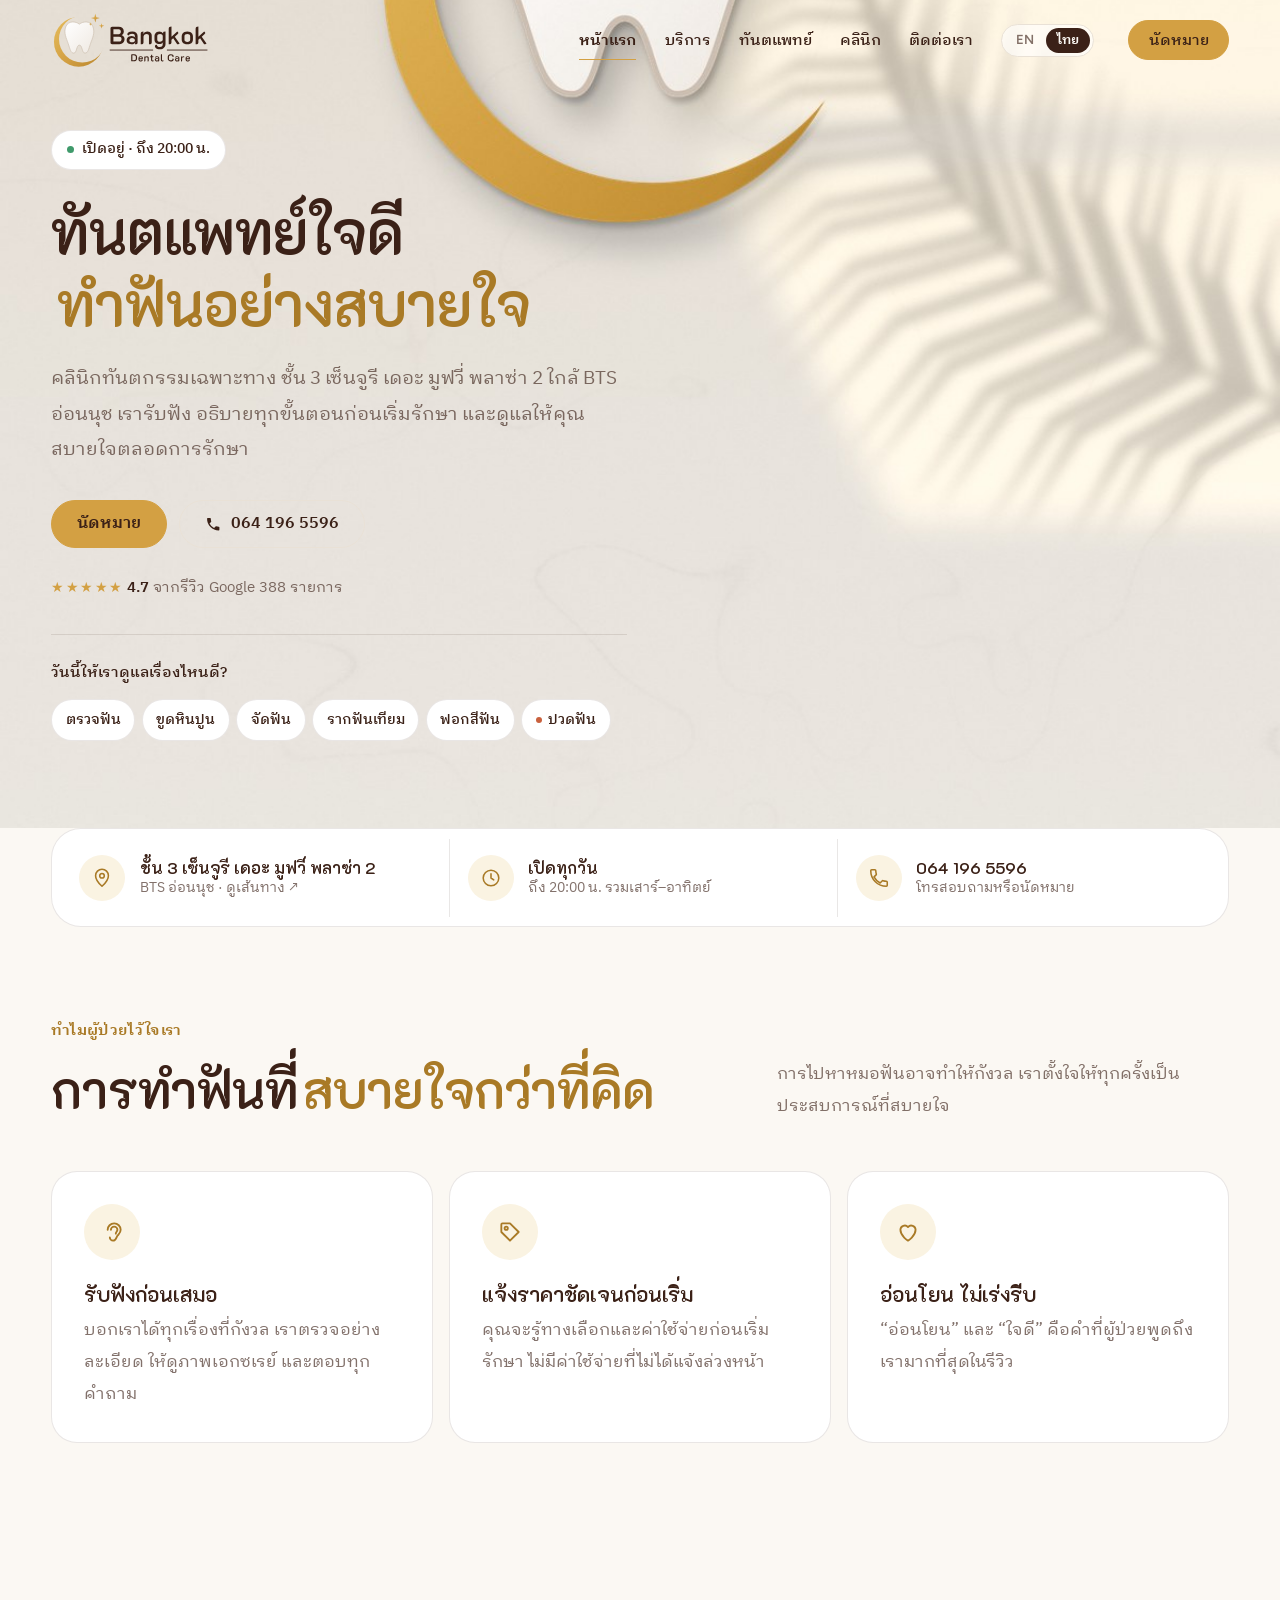
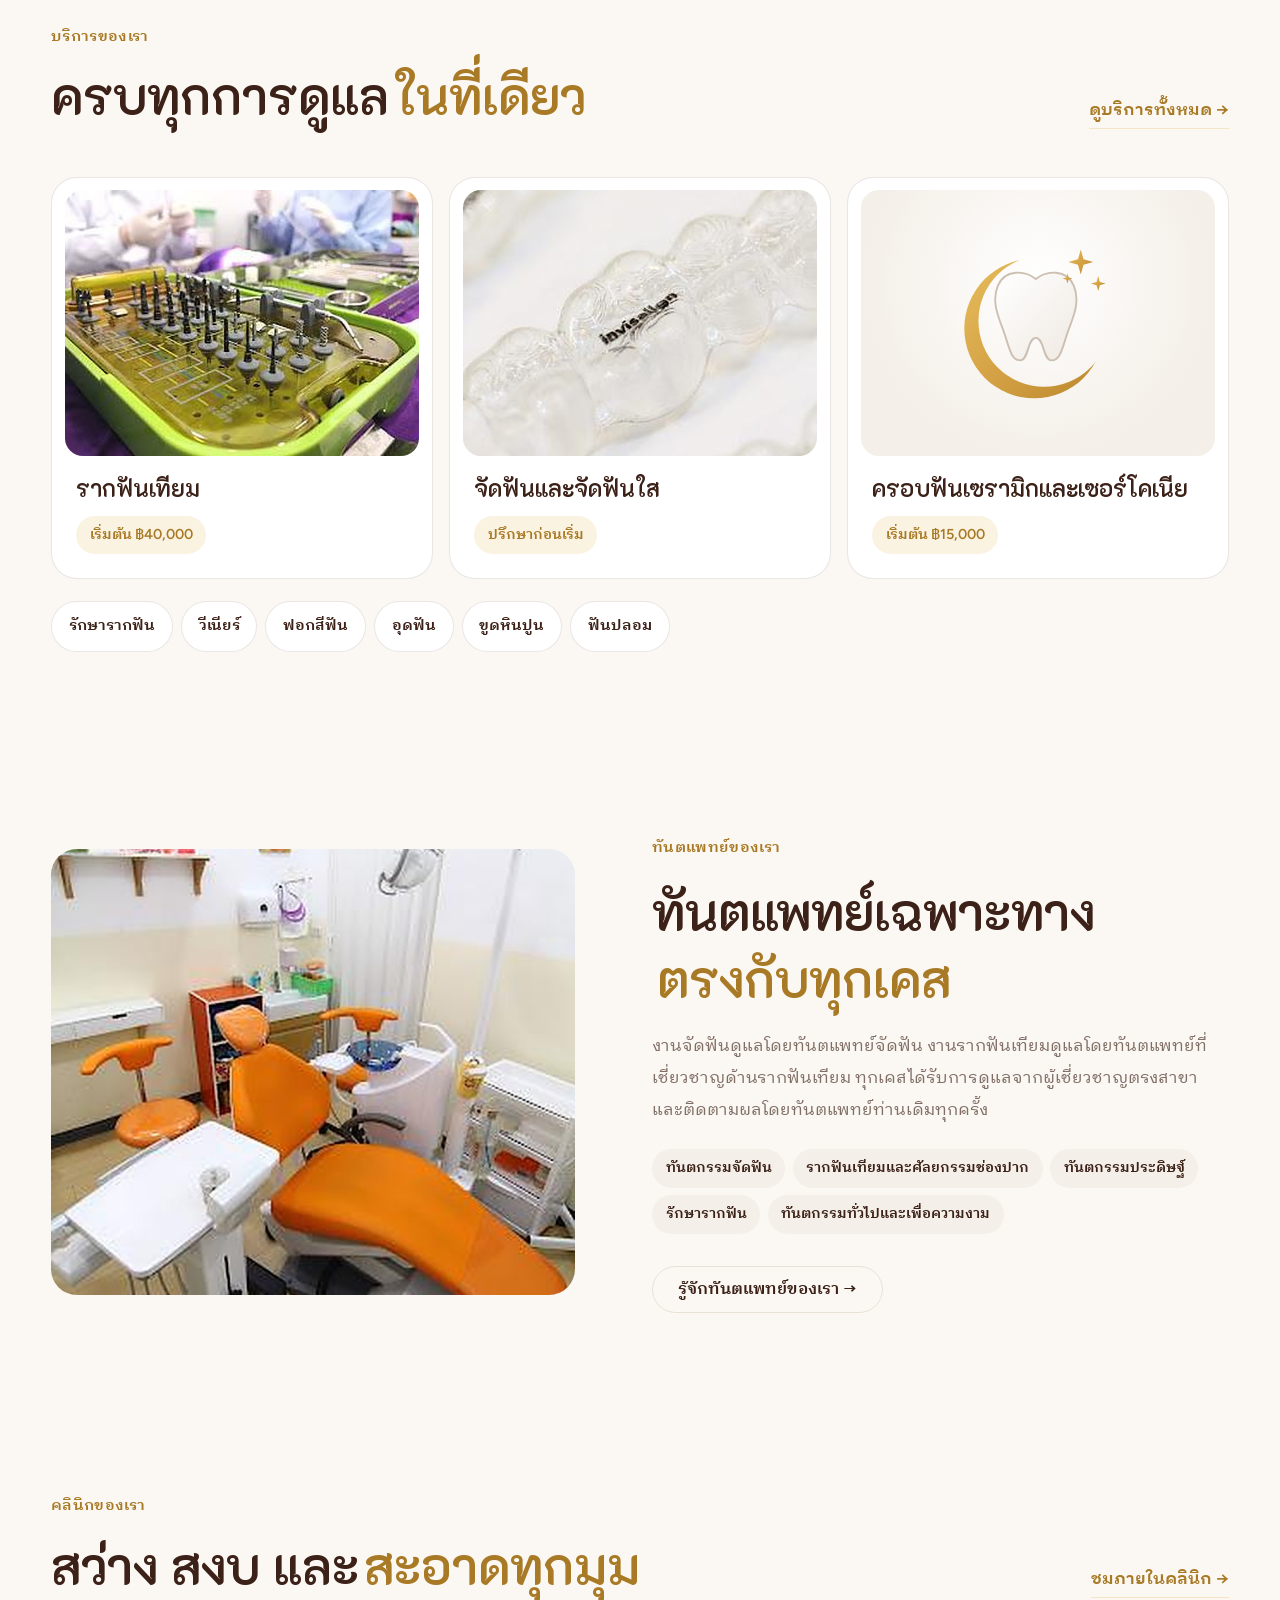
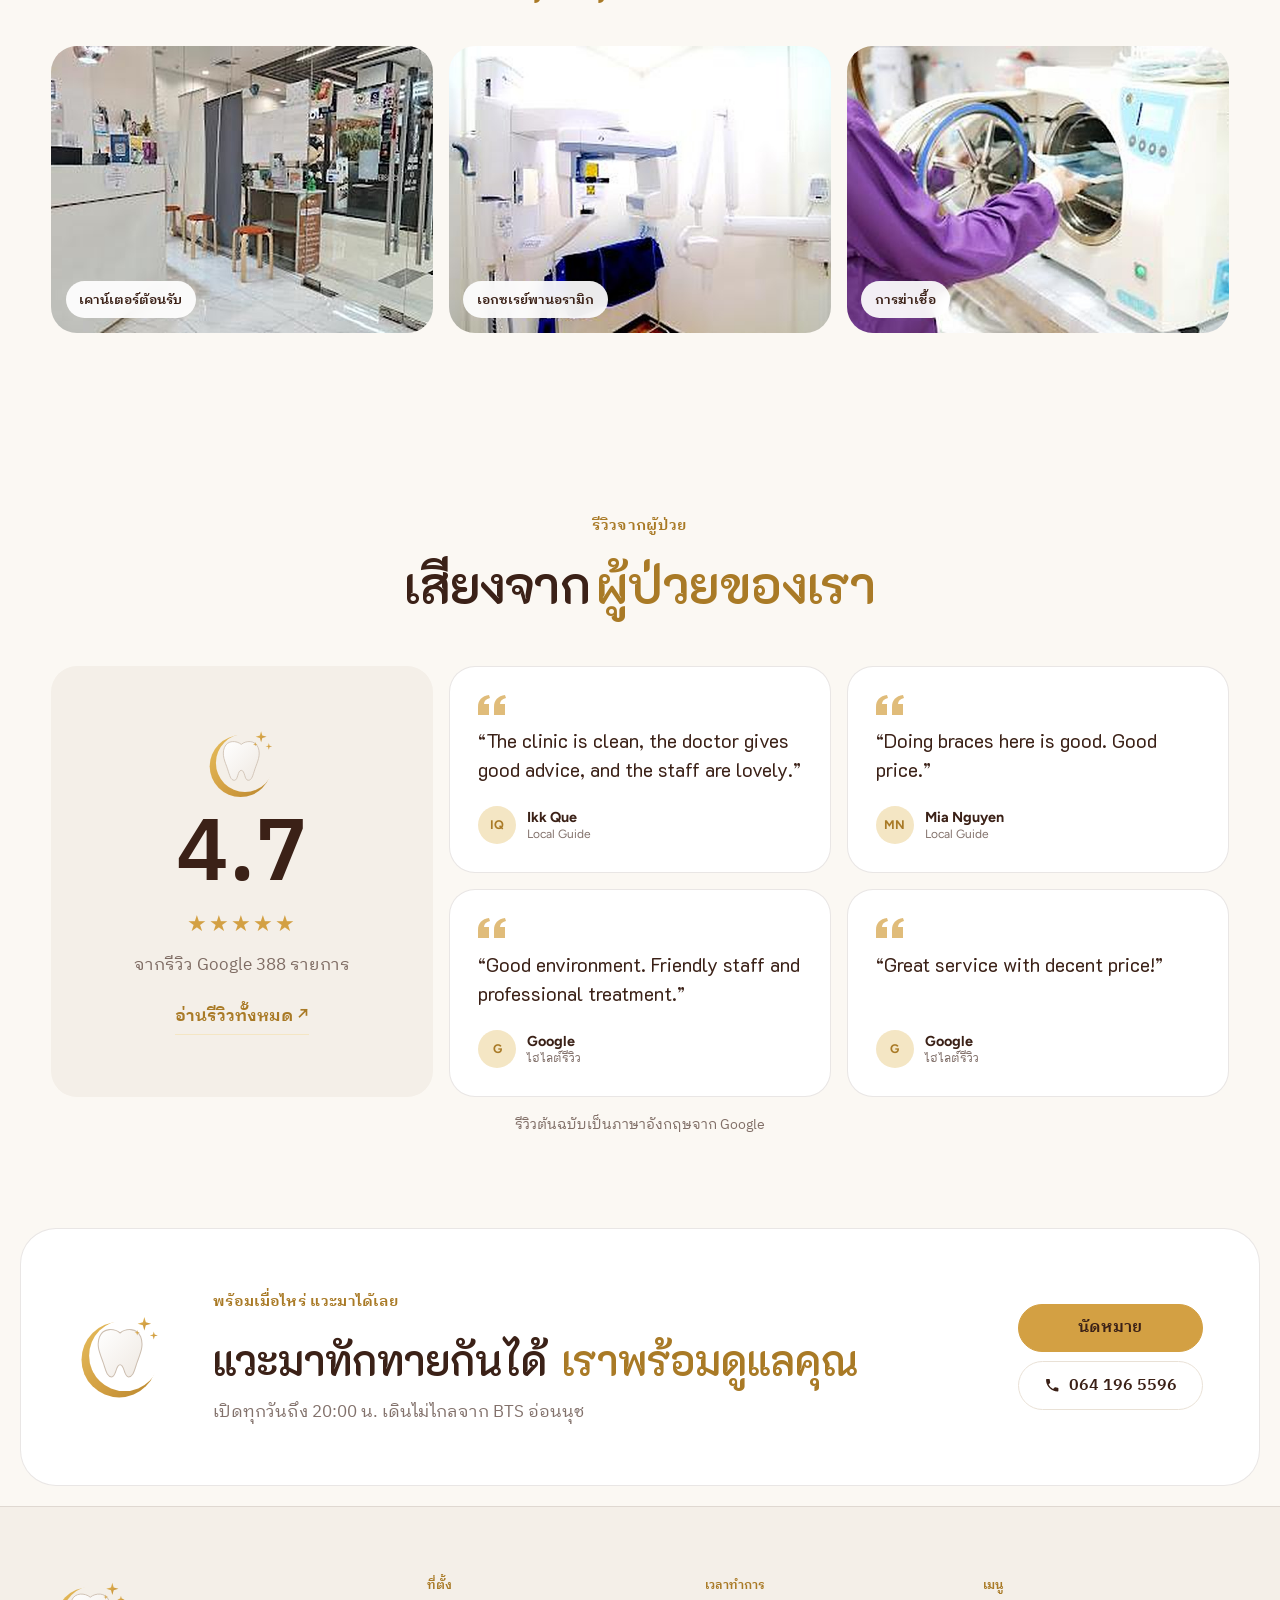
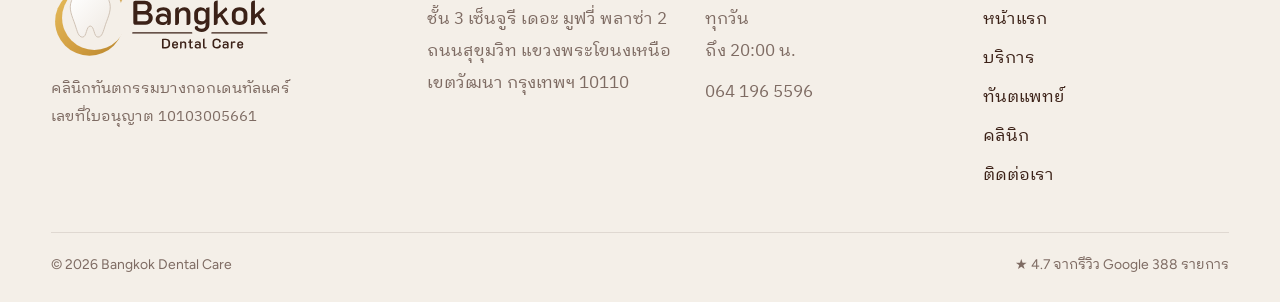
==== commit 1be159c0: "Full-width hero artwork with the content on top New hero image: the clinic's marble wall with the go" ====
--- a/th/index.html
+++ b/th/index.html
@@ -55,7 +55,7 @@
     </defs>
   </svg>
 
-  <header class="nav" data-nav>
+  <header class="nav nav--over" data-nav>
     <a class="logo" href="index.html" aria-label="บางกอกเดนทัลแคร์ — หน้าแรก">
       <img class="logo__dark" src="../images/logo.svg" alt="Bangkok Dental Care" width="578" height="196" />
     </a>
@@ -78,30 +78,33 @@
 
   <main id="main">
     <section class="hero">
-      <div class="hero__copy">
-        <p class="pill reveal" style="--d:0"><span class="pill__dot" aria-hidden="true"></span><span data-open-status>เปิดทุกวัน · ถึง 20:00 น.</span></p>
-        <h1 class="reveal" style="--d:1">ทันตแพทย์ใจดี<br /><em>ทำฟันอย่างสบายใจ</em></h1>
-        <p class="lede reveal" style="--d:2">คลินิกทันตกรรมเฉพาะทาง ชั้น 3 เซ็นจูรี เดอะ มูฟวี่ พลาซ่า 2 ใกล้ BTS อ่อนนุช เรารับฟัง อธิบายทุกขั้นตอนก่อนเริ่มรักษา และดูแลให้คุณสบายใจตลอดการรักษา</p>
-        <div class="actions reveal" style="--d:3">
-          <a class="btn" href="contact.html#book">นัดหมาย</a>
-          <a class="btn btn--line" href="tel:+66641965596"><svg class="i" viewBox="0 0 24 24" aria-hidden="true"><path d="M6.6 10.8a15.1 15.1 0 0 0 6.6 6.6l2.2-2.2a1 1 0 0 1 1-.25 11.4 11.4 0 0 0 3.6.57 1 1 0 0 1 1 1V20a1 1 0 0 1-1 1A17 17 0 0 1 3 4a1 1 0 0 1 1-1h3.5a1 1 0 0 1 1 1c0 1.25.2 2.45.57 3.57a1 1 0 0 1-.25 1z"/></svg> 064 196 5596</a>
-        </div>
-        <p class="rating reveal" style="--d:4"><span class="stars" aria-hidden="true">★★★★★</span> <b>4.7</b> จากรีวิว Google 388 รายการ</p>
-        <div class="ask reveal" style="--d:4">
-          <p class="ask__q">วันนี้ให้เราดูแลเรื่องไหนดี?</p>
-          <ul class="ask__list">
-              <li><a href="contact.html?service=checkup#book">ตรวจฟัน</a></li>
+      <picture class="hero__bg">
+        <source media="(max-width: 860px)" srcset="../images/hero-mobile.jpg" />
+        <img src="../images/hero.jpg" alt="" width="3200" height="1500" fetchpriority="high" />
+      </picture>
+      <div class="hero__inner">
+        <div class="hero__copy">
+          <p class="pill reveal" style="--d:0"><span class="pill__dot" aria-hidden="true"></span><span data-open-status>เปิดทุกวัน · ถึง 20:00 น.</span></p>
+          <h1 class="reveal" style="--d:1">ทันตแพทย์ใจดี<br /><em>ทำฟันอย่างสบายใจ</em></h1>
+          <p class="lede reveal" style="--d:2">คลินิกทันตกรรมเฉพาะทาง ชั้น 3 เซ็นจูรี เดอะ มูฟวี่ พลาซ่า 2 ใกล้ BTS อ่อนนุช เรารับฟัง อธิบายทุกขั้นตอนก่อนเริ่มรักษา และดูแลให้คุณสบายใจตลอดการรักษา</p>
+          <div class="actions reveal" style="--d:3">
+            <a class="btn" href="contact.html#book">นัดหมาย</a>
+            <a class="btn btn--line" href="tel:+66641965596"><svg class="i" viewBox="0 0 24 24" aria-hidden="true"><path d="M6.6 10.8a15.1 15.1 0 0 0 6.6 6.6l2.2-2.2a1 1 0 0 1 1-.25 11.4 11.4 0 0 0 3.6.57 1 1 0 0 1 1 1V20a1 1 0 0 1-1 1A17 17 0 0 1 3 4a1 1 0 0 1 1-1h3.5a1 1 0 0 1 1 1c0 1.25.2 2.45.57 3.57a1 1 0 0 1-.25 1z"/></svg> 064 196 5596</a>
+          </div>
+          <p class="rating reveal" style="--d:4"><span class="stars" aria-hidden="true">★★★★★</span> <b>4.7</b> จากรีวิว Google 388 รายการ</p>
+          <div class="ask reveal" style="--d:4">
+            <p class="ask__q">วันนี้ให้เราดูแลเรื่องไหนดี?</p>
+            <ul class="ask__list">
+                <li><a href="contact.html?service=checkup#book">ตรวจฟัน</a></li>
               <li><a href="contact.html?service=cleaning#book">ขูดหินปูน</a></li>
               <li><a href="contact.html?service=braces#book">จัดฟัน</a></li>
               <li><a href="contact.html?service=implant#book">รากฟันเทียม</a></li>
               <li><a href="contact.html?service=whitening#book">ฟอกสีฟัน</a></li>
               <li><a class="ask__urgent" href="contact.html?service=pain#book">ปวดฟัน</a></li>
-          </ul>
+            </ul>
+          </div>
         </div>
       </div>
-      <figure class="hero__photo reveal" style="--d:2">
-        <img src="../images/hero-photo.jpg" alt="ผู้ป่วยยิ้มระหว่างการตรวจฟัน" width="1000" height="800" fetchpriority="high" />
-      </figure>
     </section>
 
     <ul class="glance reveal" style="--d:5" aria-label="ข้อมูลคลินิก">
--- a/styles.css
+++ b/styles.css
@@ -177,16 +177,23 @@
 .stars { color: var(--gold); letter-spacing: .1em; }
 .avatar { display: inline-grid; place-items: center; width: 38px; height: 38px; border-radius: 50%; background: var(--gold-soft); color: var(--gold-deep); font: 700 .78rem/1 var(--body); flex: none; }
 
-/* ---------- Home hero: text left, plain photo right ---------- */
+/* ---------- Home hero: full-width artwork, content on the calm left side ---------- */
 .logo__light { display: none; }
+.nav--over { position: fixed; left: 0; right: 0; }
 .hero {
-  max-width: calc(var(--max) + 2 * var(--gutter)); margin: 0 auto;
-  display: grid; grid-template-columns: minmax(0, 1.05fr) minmax(0, 1fr); gap: clamp(2.5rem, 6vw, 5.5rem); align-items: center;
-  padding: clamp(2rem, 5vw, 4.5rem) var(--gutter) clamp(2.5rem, 5vw, 4rem);
-}
-.hero h1 { font-size: clamp(2.8rem, 5.6vw, 4.8rem); line-height: 1.05; }
-.hero__photo { margin: 0; border-radius: var(--r); overflow: hidden; background: var(--marble); aspect-ratio: 5 / 4; }
-.hero__photo img { width: 100%; height: 100%; object-fit: cover; }
+  position: relative; isolation: isolate; overflow: hidden;
+  min-height: clamp(660px, 92vh, 900px);
+  display: flex; align-items: center;
+  padding: 120px 0 clamp(3rem, 6vw, 5rem);
+  background: #f6f0e7;
+}
+.hero__bg img {
+  position: absolute; inset: 0; z-index: -1;
+  width: 100%; height: 100%; object-fit: cover; object-position: 72% 50%;
+}
+.hero__inner { width: min(var(--max), calc(100% - 2 * var(--gutter))); margin: 0 auto; }
+.hero__copy { max-width: 36rem; }
+.hero h1 { font-size: clamp(2.8rem, 5.4vw, 4.8rem); line-height: 1.05; }
 
 .pill { display: inline-flex; align-items: center; gap: .55rem; margin-bottom: 1.6rem; padding: .4rem .9rem; border-radius: 999px; background: var(--white); border: 1px solid var(--line); font-size: .85rem; font-weight: 500; }
 .pill__dot { width: 7px; height: 7px; border-radius: 50%; background: #3f9a6b; }
@@ -468,8 +475,9 @@
 @media (max-width: 860px) {
   .page-hero, .split, .visit, .book__card { grid-template-columns: 1fr; }
   .page-hero__media, .split__media { max-width: 480px; width: 100%; margin: 0 auto; }
-  .hero { grid-template-columns: 1fr; }
-  .hero__photo { order: -1; aspect-ratio: 4 / 3; }
+  .hero { min-height: 0; display: block; padding-top: calc(60px + 62vw); background: #ece5da; }
+  .hero__bg img { height: auto; aspect-ratio: 3 / 4; object-position: 50% 0; -webkit-mask-image: linear-gradient(180deg, #000 70%, transparent); mask-image: linear-gradient(180deg, #000 70%, transparent); }
+  .hero__copy { max-width: none; }
   .head { grid-template-columns: 1fr; }
   .head__link { justify-self: start; }
   .glance { grid-template-columns: 1fr; }
@@ -507,5 +515,5 @@
 @media (min-width: 700px) {
   html[lang="th"] h1 em, html[lang="th"] h2 em { white-space: nowrap; }
 }
-html[lang="th"] .hero h1 { font-size: clamp(2.5rem, 4.6vw, 4.1rem); }
+html[lang="th"] .hero h1 { font-size: clamp(2.5rem, 4.6vw, 4.2rem); }
 html[lang="th"] .page-hero h1 { font-size: clamp(2.4rem, 4.6vw, 4rem); }
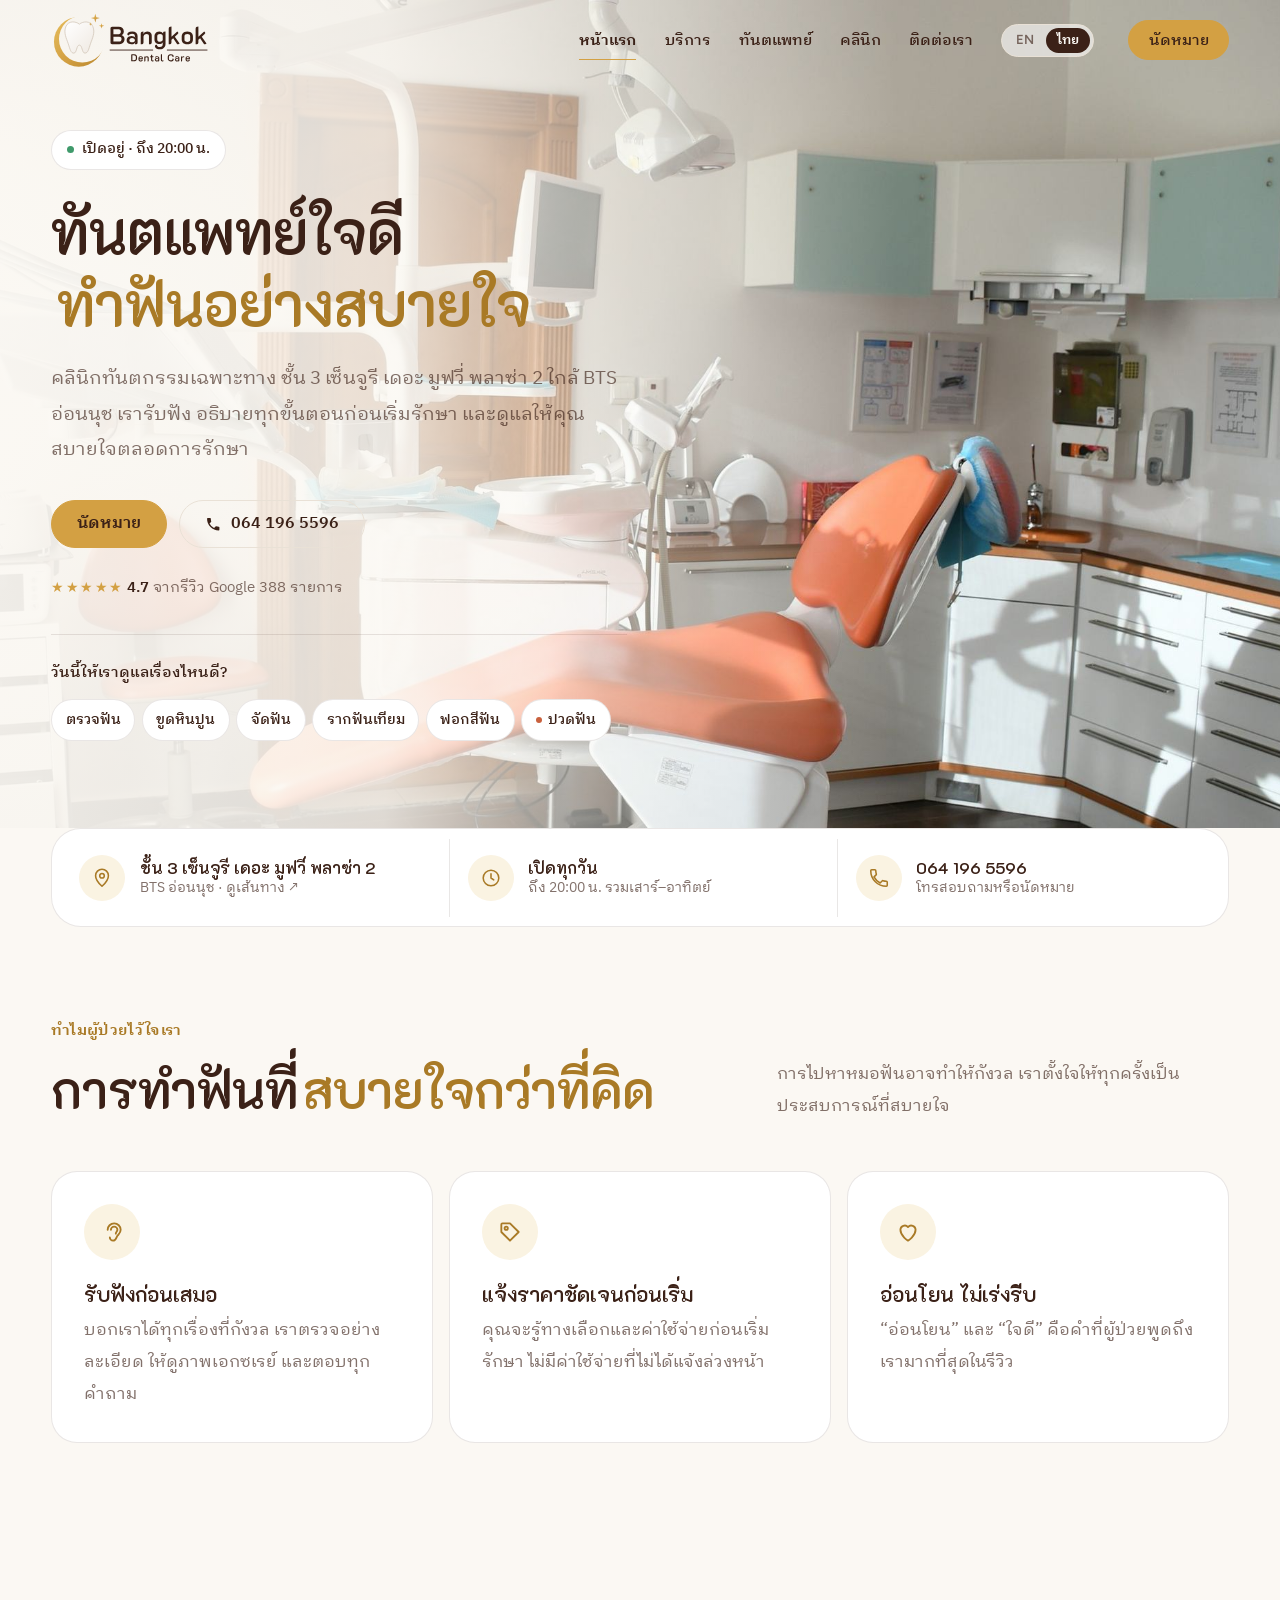
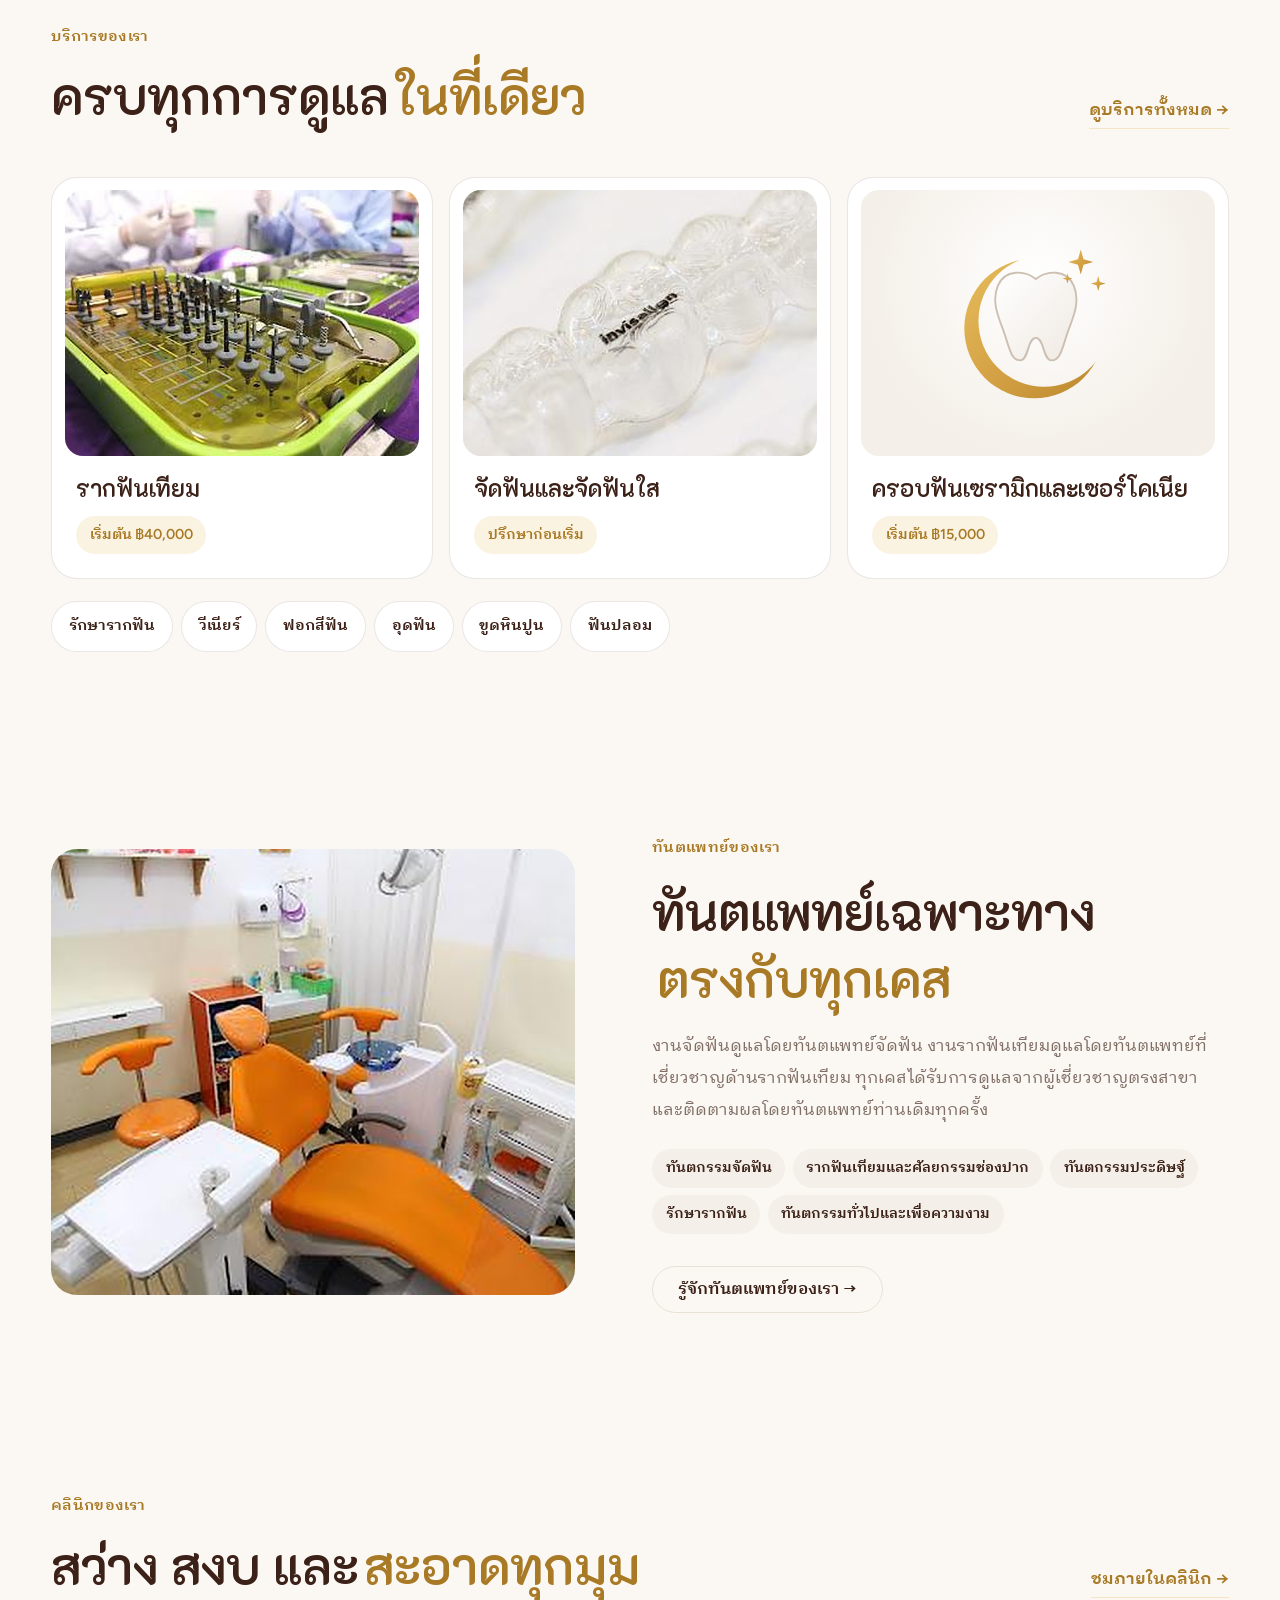
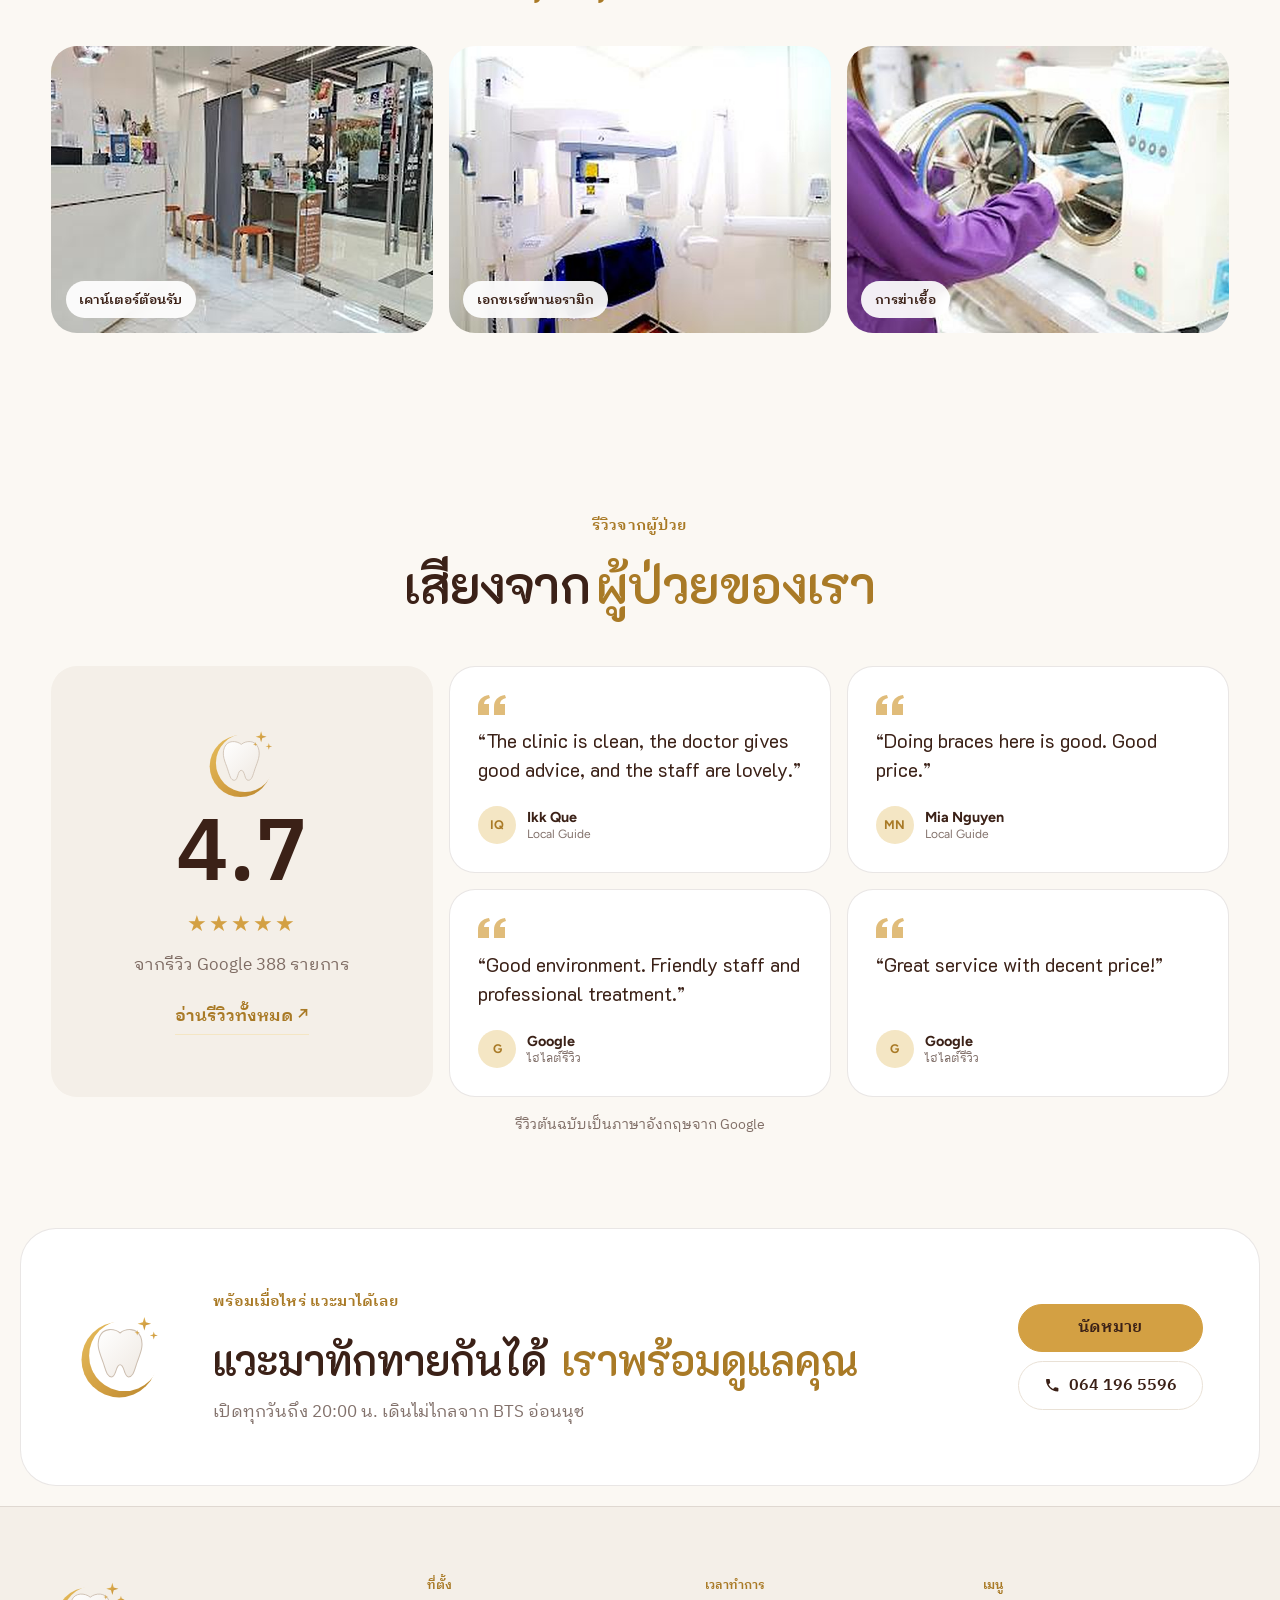
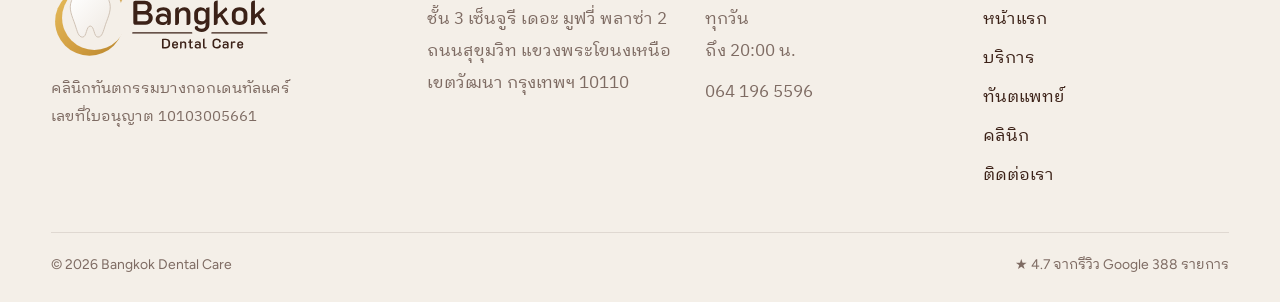
==== commit 9d5d2bd8: "Use full-width photos for every page hero Free Unsplash photos for Home, Treatments, Our dentists, T" ====
--- a/th/index.html
+++ b/th/index.html
@@ -80,7 +80,7 @@
     <section class="hero">
       <picture class="hero__bg">
         <source media="(max-width: 860px)" srcset="../images/hero-mobile.jpg" />
-        <img src="../images/hero.jpg" alt="" width="3200" height="1500" fetchpriority="high" />
+        <img src="../images/hero.jpg" alt="" width="2560" height="1200" fetchpriority="high" />
       </picture>
       <div class="hero__inner">
         <div class="hero__copy">
--- a/styles.css
+++ b/styles.css
@@ -188,11 +188,25 @@
   background: #f6f0e7;
 }
 .hero__bg img {
-  position: absolute; inset: 0; z-index: -1;
+  position: absolute; inset: 0; z-index: -2;
   width: 100%; height: 100%; object-fit: cover; object-position: 72% 50%;
 }
 .hero__inner { width: min(var(--max), calc(100% - 2 * var(--gutter))); margin: 0 auto; }
+/* Photos: a soft light wash behind the text side only, so copy stays readable */
+.hero::before {
+  content: ""; position: absolute; inset: 0; z-index: -1; pointer-events: none;
+  background: linear-gradient(90deg, rgba(251, 248, 243, .94) 0%, rgba(251, 248, 243, .86) 30%, rgba(251, 248, 243, .4) 52%, rgba(251, 248, 243, 0) 70%);
+}
 .hero__copy { max-width: 36rem; }
+.hero--page { min-height: clamp(560px, 74vh, 740px); }
+.hero--page .hero__bg img { object-position: 50% 50%; }
+@media (min-width: 861px) and (max-width: 1180px) {
+  .hero:not(.hero--page) .hero__copy { max-width: 54%; }
+  .hero--page .hero__copy { max-width: 54%; }
+  .hero::before { background: linear-gradient(90deg, rgba(251, 248, 243, .95) 0%, rgba(251, 248, 243, .9) 45%, rgba(251, 248, 243, .45) 66%, rgba(251, 248, 243, 0) 84%); }
+}
+.hero--page .eyebrow { margin-bottom: 1rem; }
+html[lang="th"] .hero--page h1 { font-size: clamp(2.4rem, 4.4vw, 4rem); }
 .hero h1 { font-size: clamp(2.8rem, 5.4vw, 4.8rem); line-height: 1.05; }
 
 .pill { display: inline-flex; align-items: center; gap: .55rem; margin-bottom: 1.6rem; padding: .4rem .9rem; border-radius: 999px; background: var(--white); border: 1px solid var(--line); font-size: .85rem; font-weight: 500; }
@@ -475,8 +489,9 @@
 @media (max-width: 860px) {
   .page-hero, .split, .visit, .book__card { grid-template-columns: 1fr; }
   .page-hero__media, .split__media { max-width: 480px; width: 100%; margin: 0 auto; }
-  .hero { min-height: 0; display: block; padding-top: calc(60px + 62vw); background: #ece5da; }
-  .hero__bg img { height: auto; aspect-ratio: 3 / 4; object-position: 50% 0; -webkit-mask-image: linear-gradient(180deg, #000 70%, transparent); mask-image: linear-gradient(180deg, #000 70%, transparent); }
+  .hero { min-height: 0; display: block; padding-top: calc(83vw + 1.5rem); background: var(--paper); }
+  .hero::before { display: none; }
+  .hero__bg img { height: auto; aspect-ratio: 6 / 5; object-position: 50% 50%; -webkit-mask-image: linear-gradient(180deg, #000 78%, transparent); mask-image: linear-gradient(180deg, #000 78%, transparent); }
   .hero__copy { max-width: none; }
   .head { grid-template-columns: 1fr; }
   .head__link { justify-self: start; }
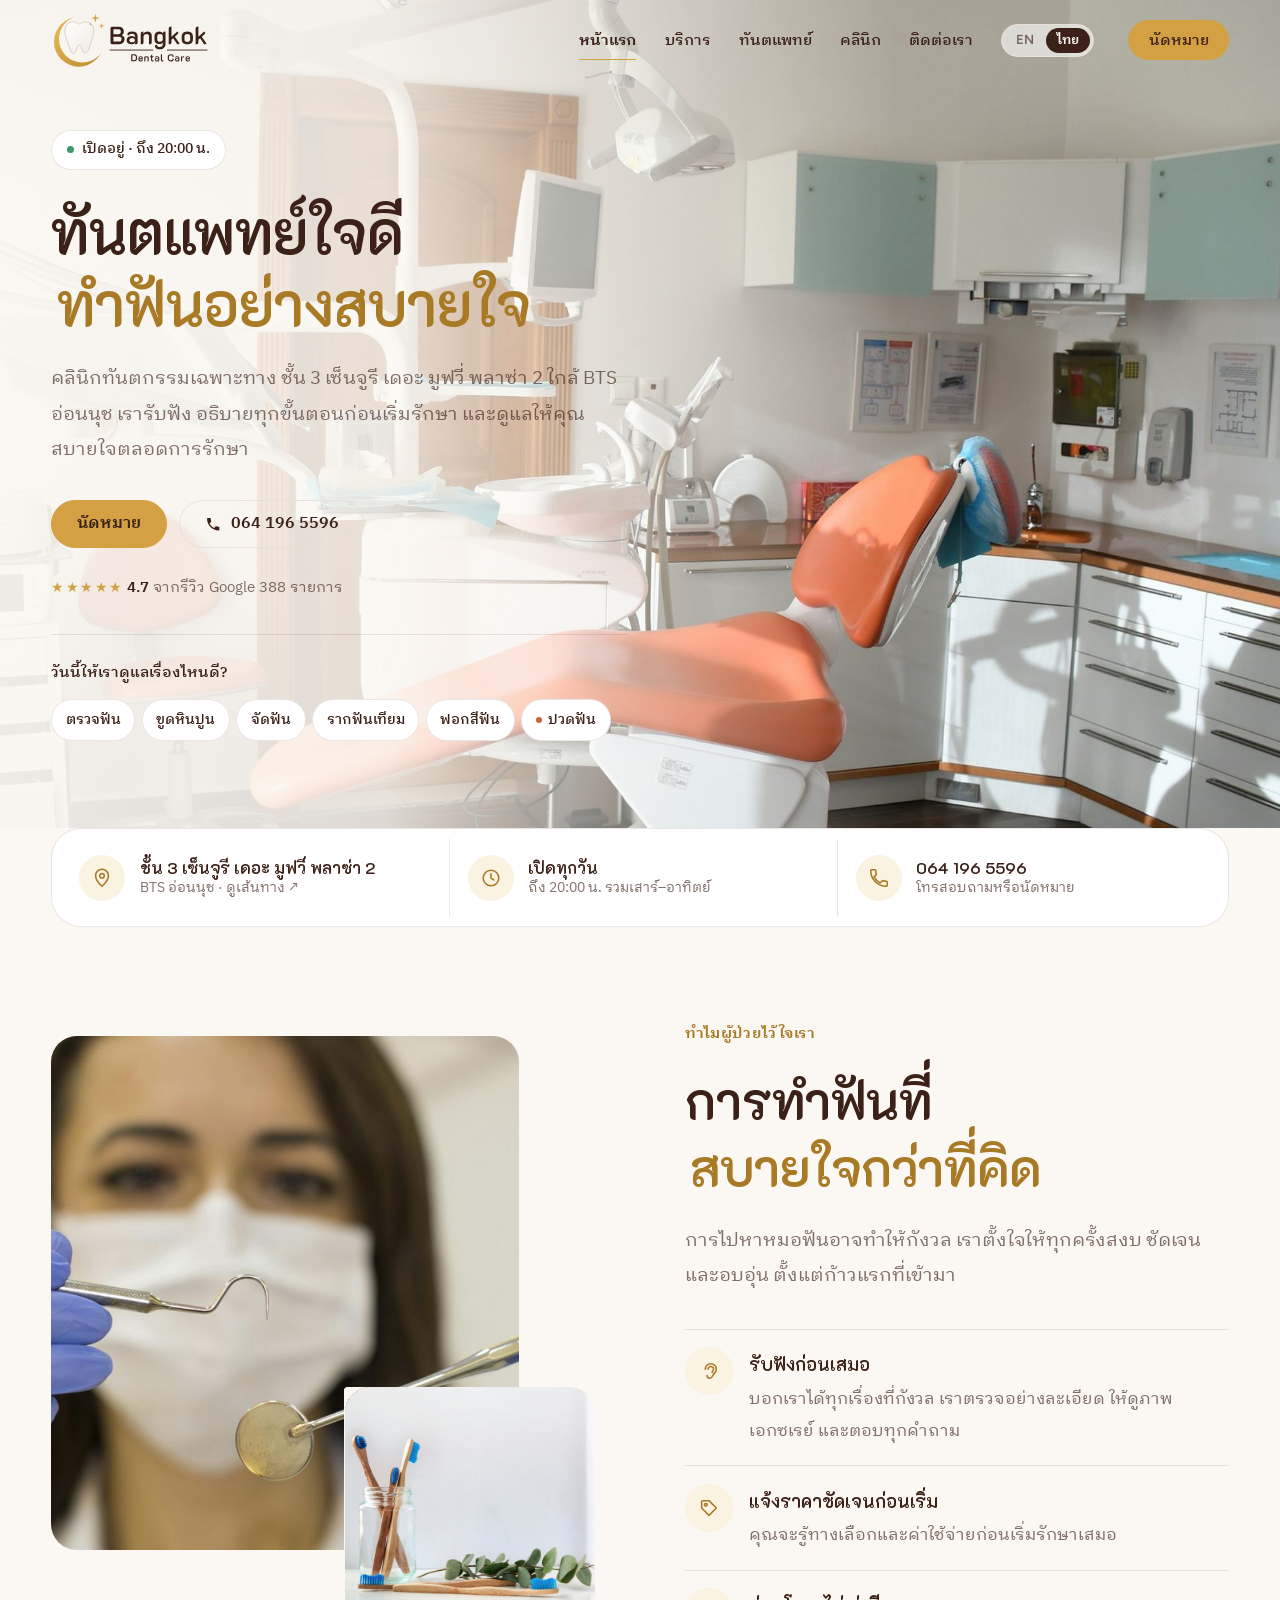
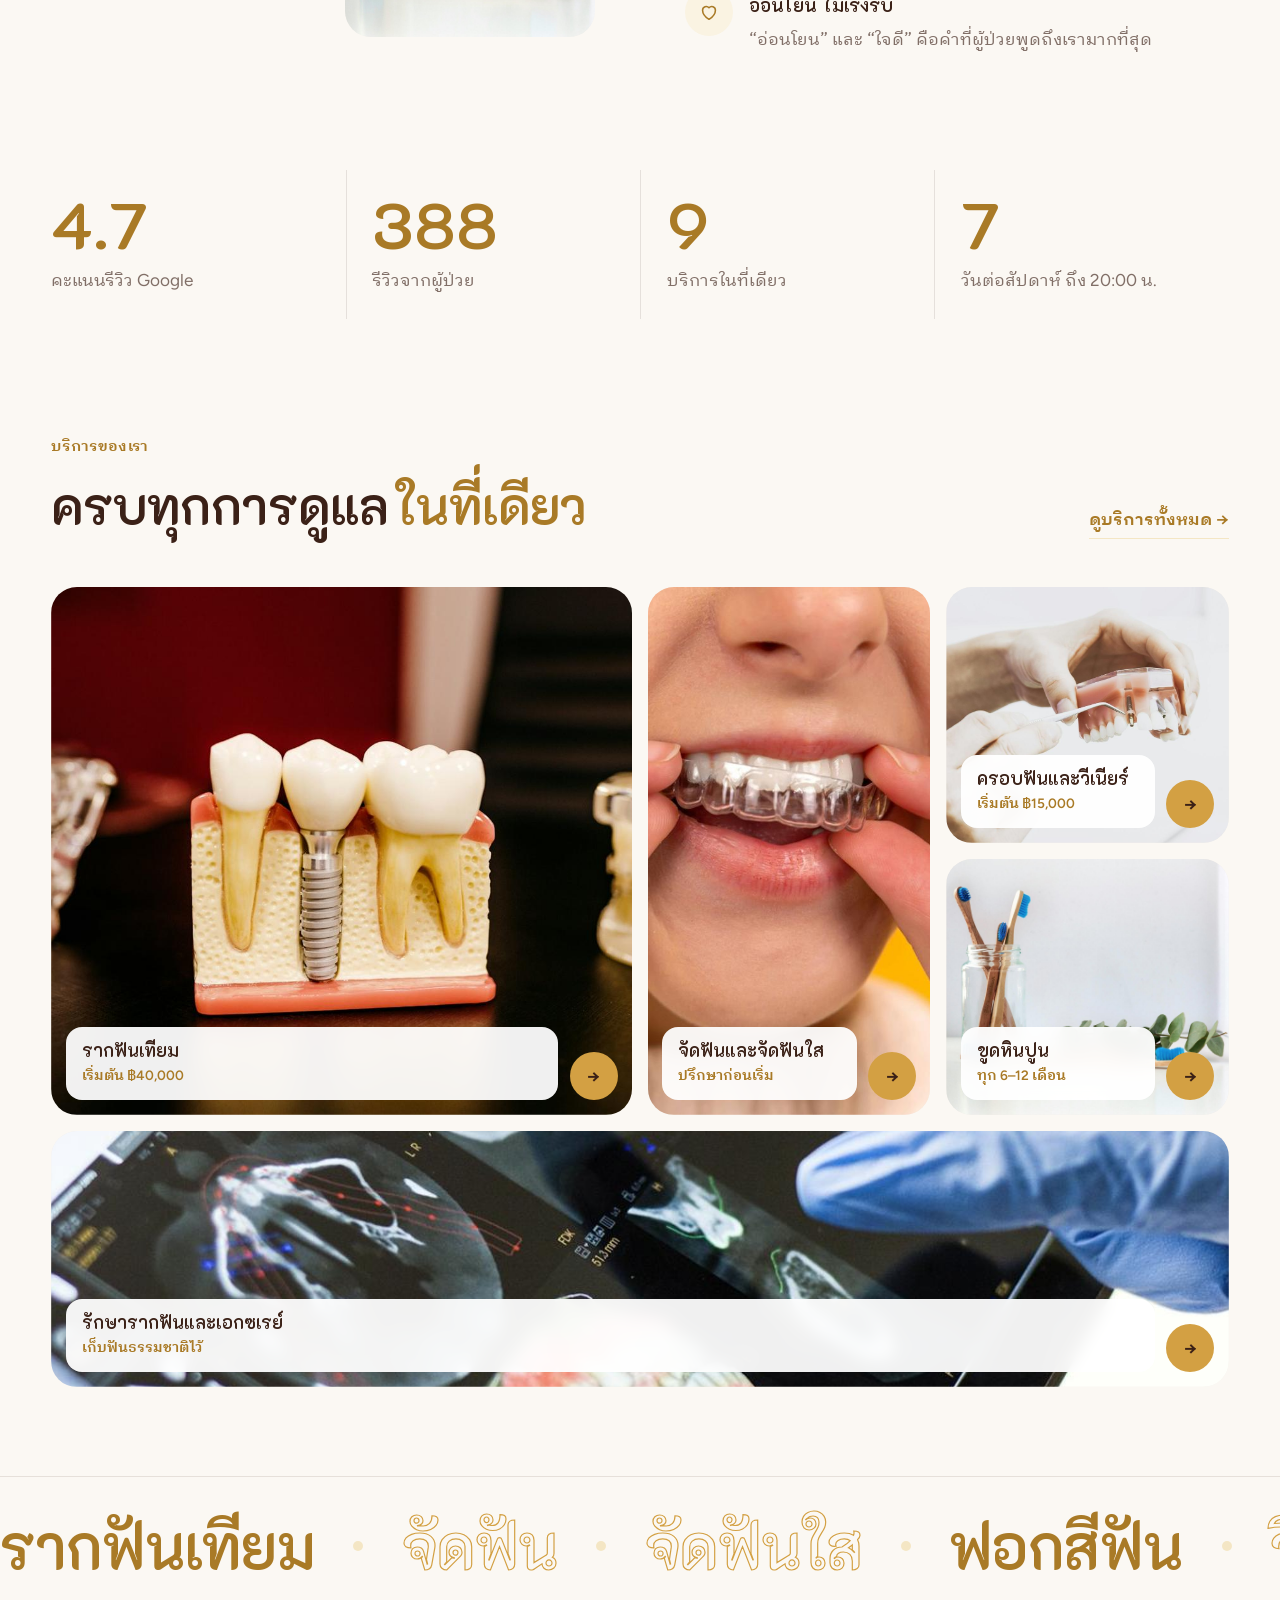
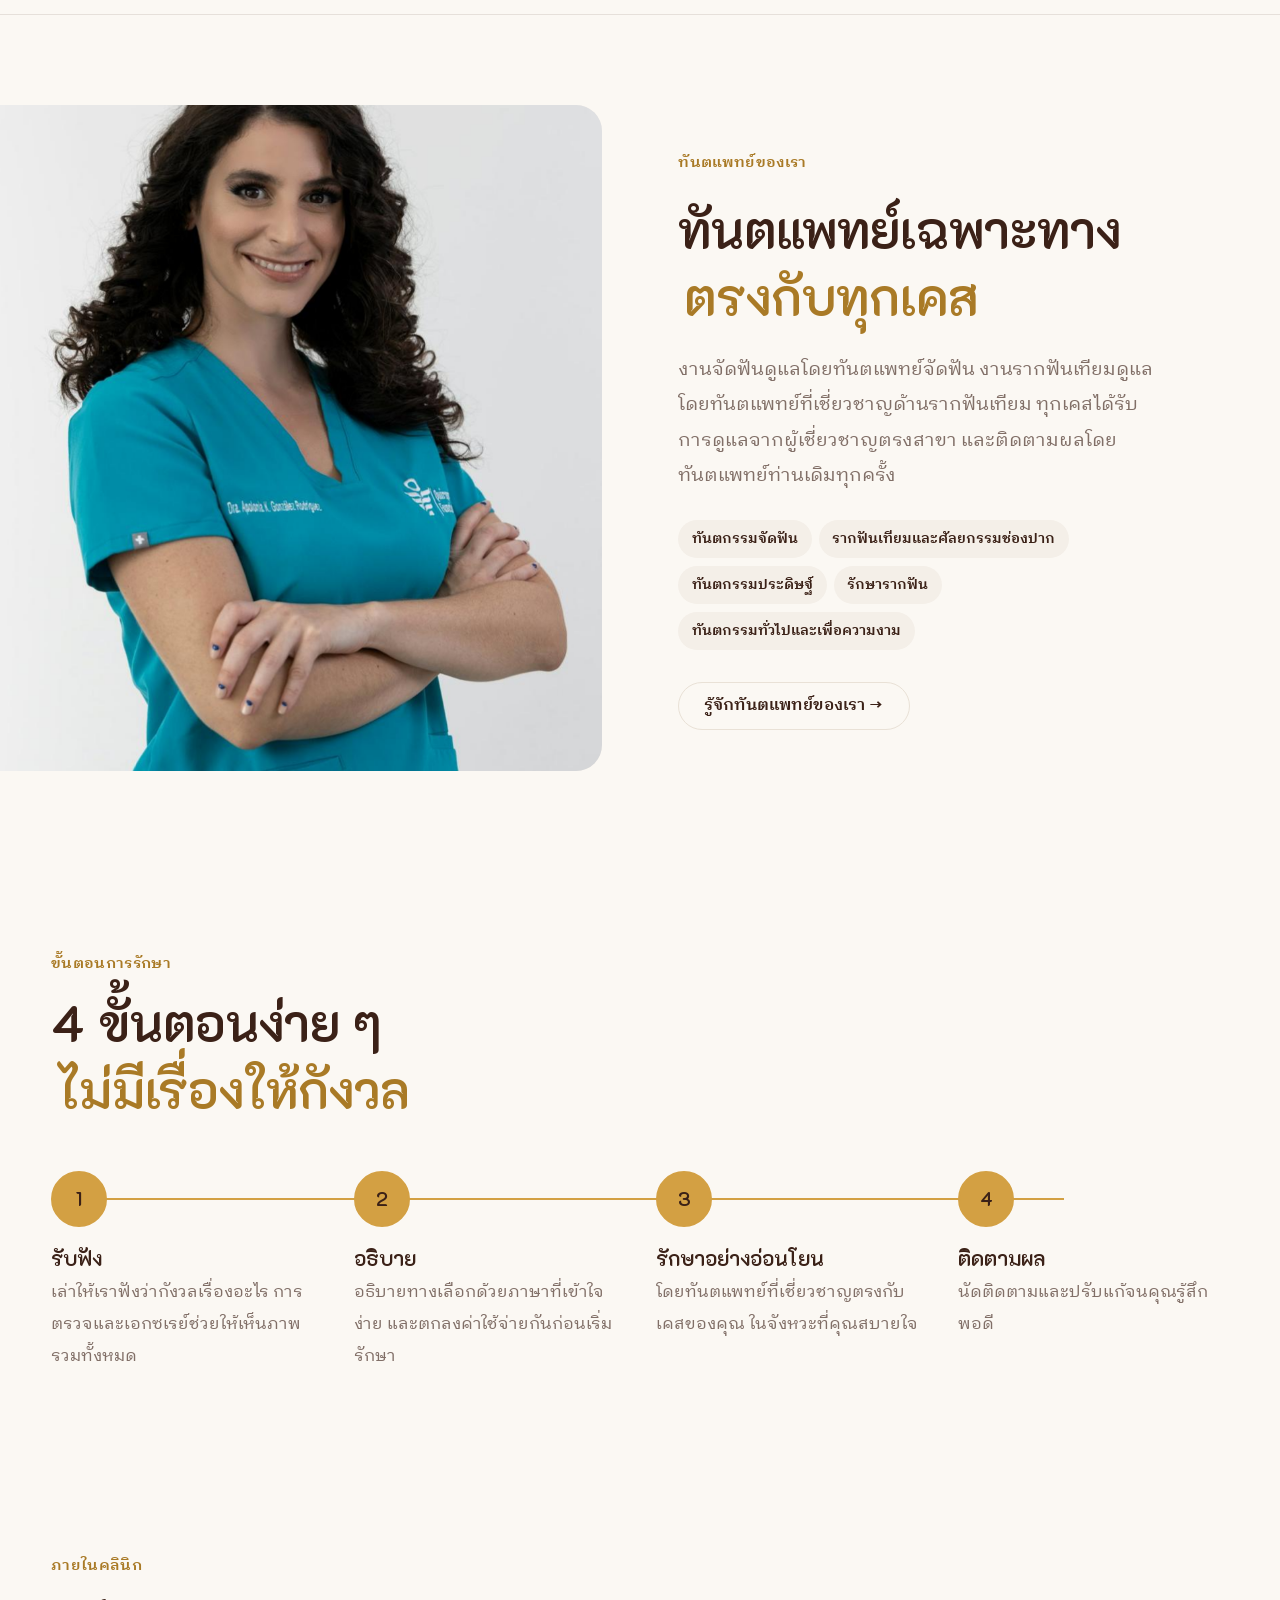
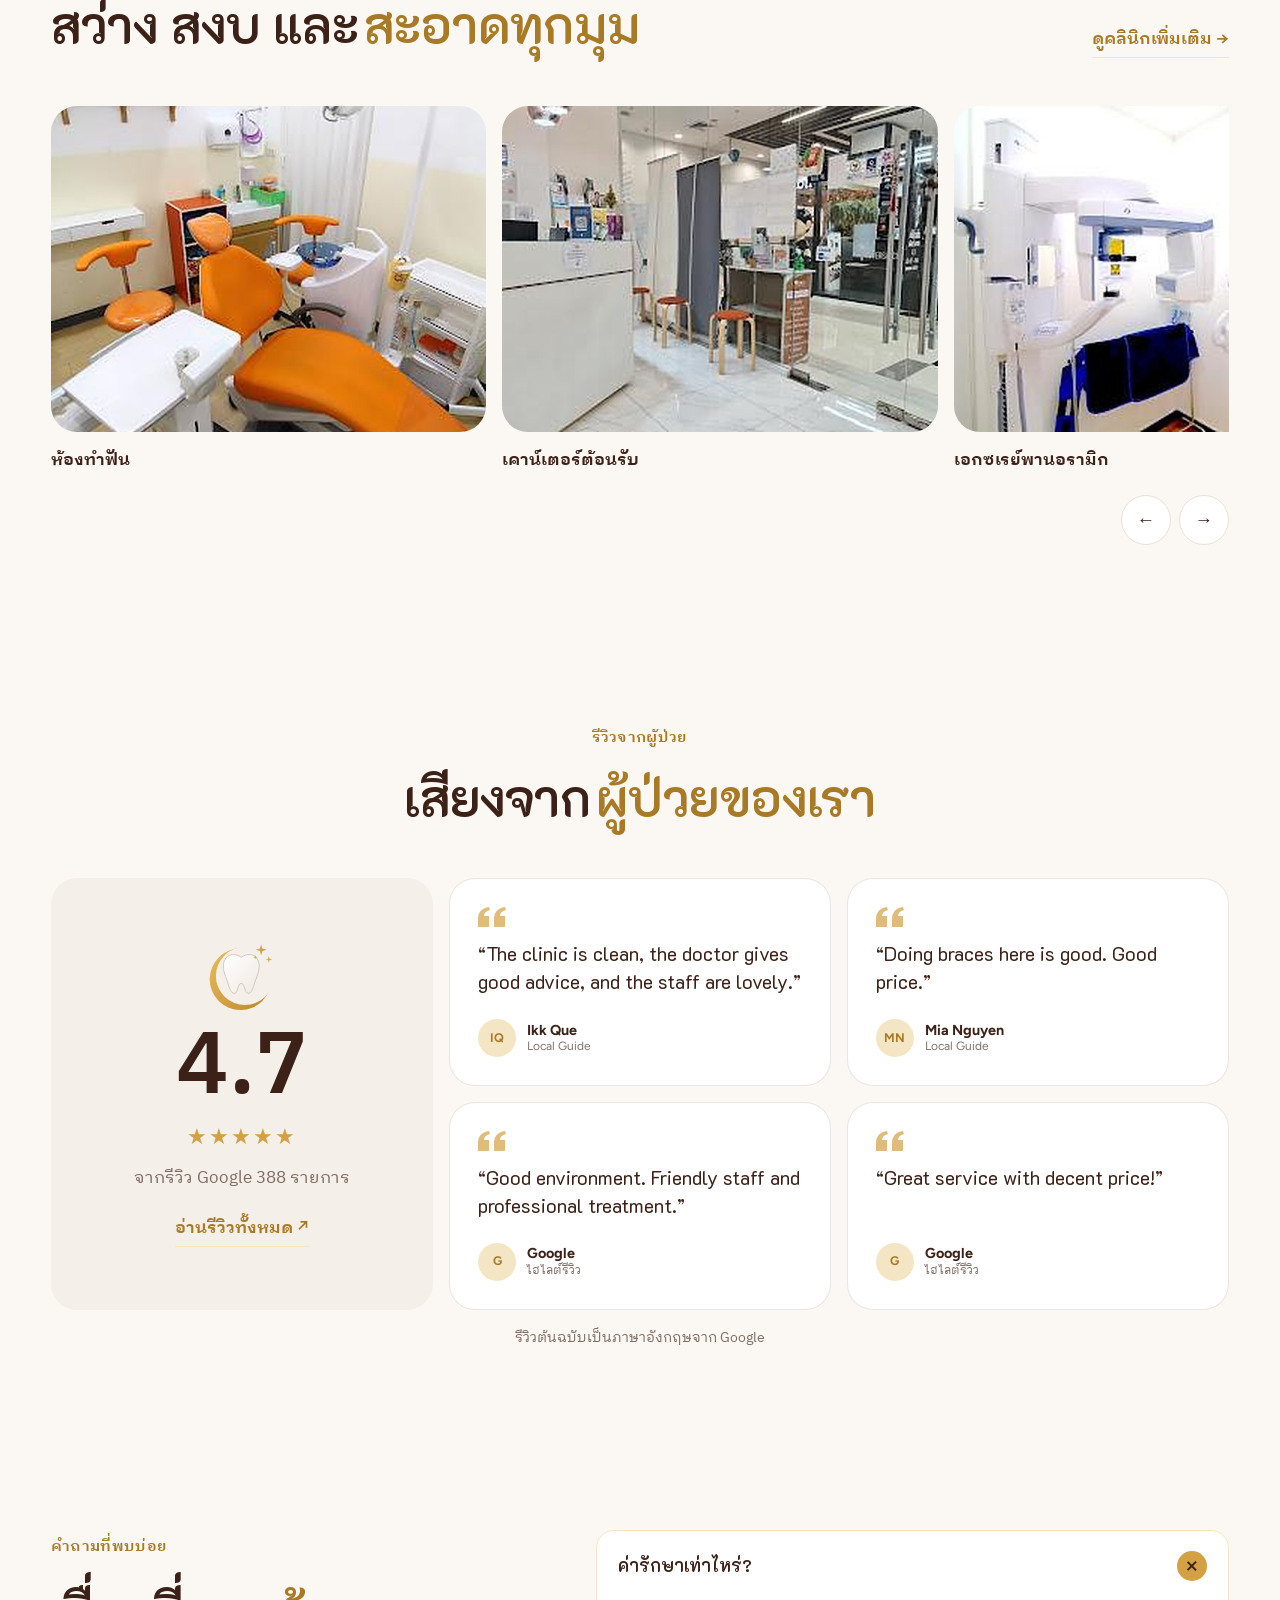
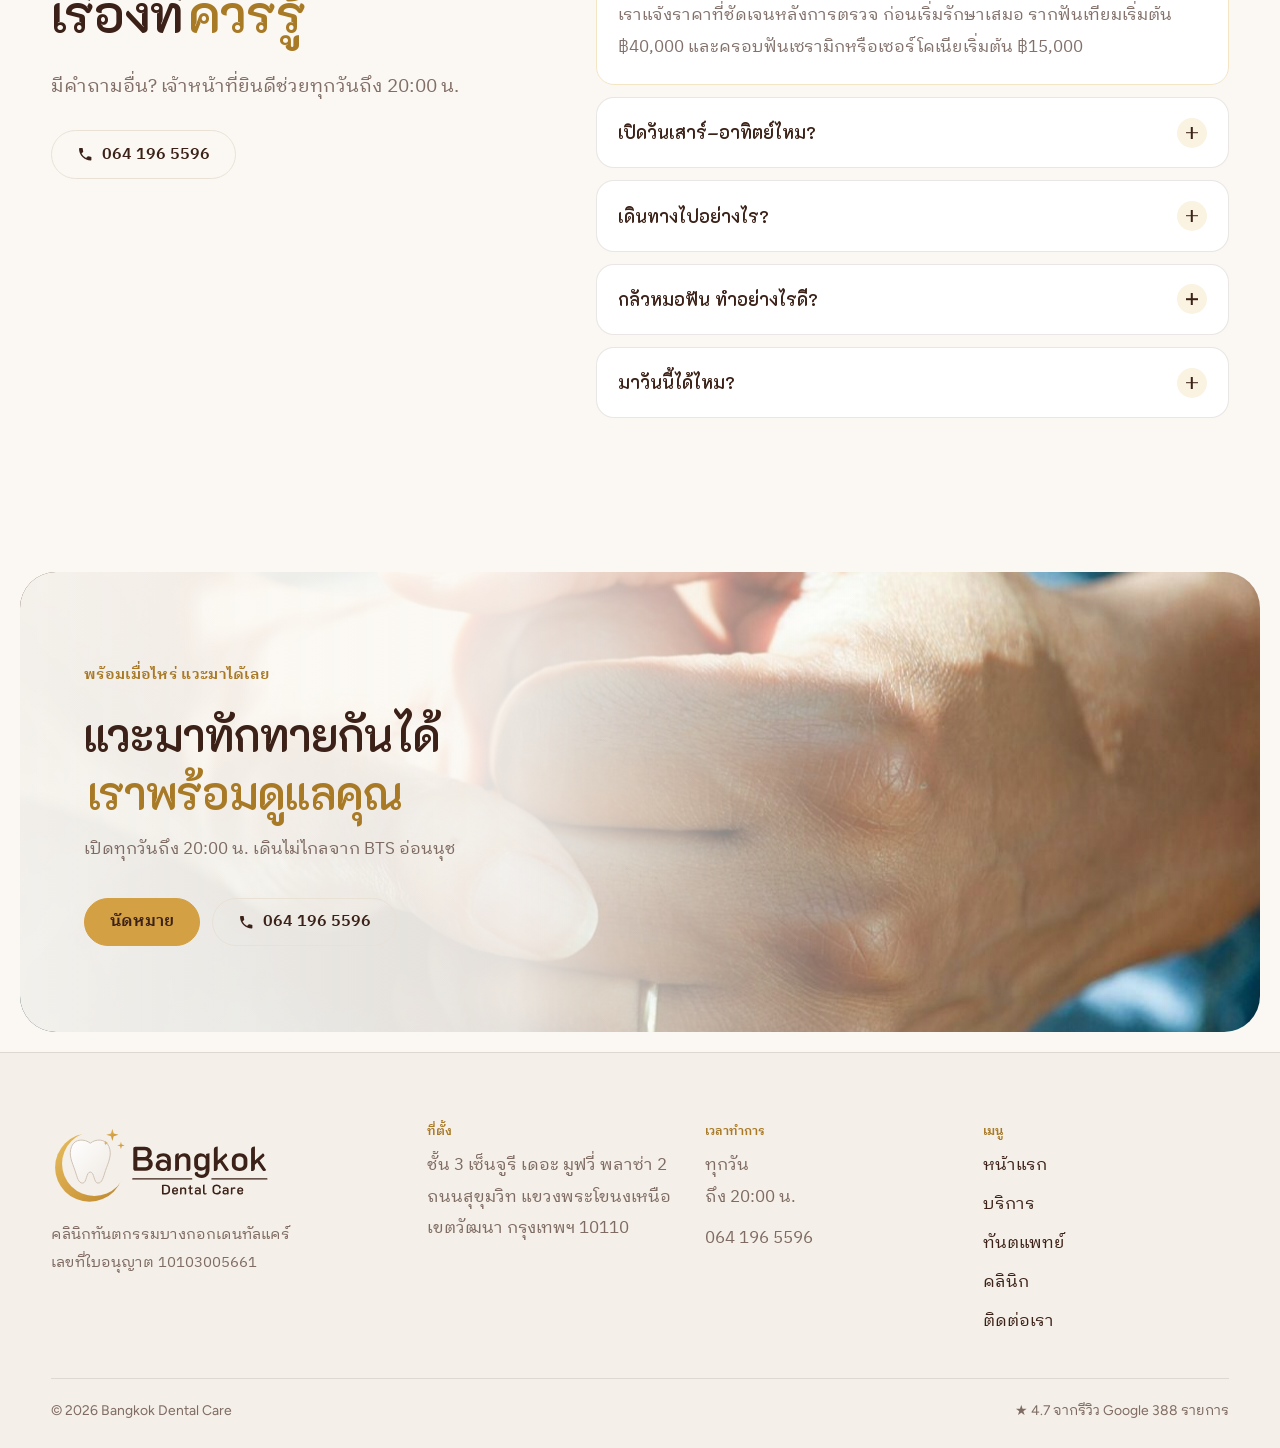
==== commit 62e7b8af: "Redesign the sections below the heroes with photos and motion New image-led sections: photo collage " ====
--- a/th/index.html
+++ b/th/index.html
@@ -122,91 +122,132 @@
       </li>
     </ul>
 
-    <section class="section">
-      <header class="head">
-        <p class="eyebrow">ทำไมผู้ป่วยไว้ใจเรา</p>
-        <h2>การทำฟันที่<em>สบายใจกว่าที่คิด</em></h2>
-        <p class="head__aside">การไปหาหมอฟันอาจทำให้กังวล เราตั้งใจให้ทุกครั้งเป็นประสบการณ์ที่สบายใจ</p>
-      </header>
-      <div class="promises">
-        <article class="promise reveal-on-scroll">
-          <span class="promise__icon" aria-hidden="true"><svg viewBox="0 0 24 24"><path d="M8 10a6 6 0 1 1 12 0c0 3-2 4-3 5.5S15.5 20 13 20a3 3 0 0 1-3-3"/><path d="M11 10a3 3 0 0 1 6 0c0 1.5-1.5 2-1.5 3.5"/></svg></span>
-          <h3>รับฟังก่อนเสมอ</h3>
-          <p>บอกเราได้ทุกเรื่องที่กังวล เราตรวจอย่างละเอียด ให้ดูภาพเอกซเรย์ และตอบทุกคำถาม</p>
-        </article>
-        <article class="promise reveal-on-scroll">
-          <span class="promise__icon" aria-hidden="true"><svg viewBox="0 0 24 24"><path d="M4 12V5a1 1 0 0 1 1-1h7l8 8-8 8z"/><circle cx="8.5" cy="8.5" r="1.5"/></svg></span>
-          <h3>แจ้งราคาชัดเจนก่อนเริ่ม</h3>
-          <p>คุณจะรู้ทางเลือกและค่าใช้จ่ายก่อนเริ่มรักษา ไม่มีค่าใช้จ่ายที่ไม่ได้แจ้งล่วงหน้า</p>
-        </article>
-        <article class="promise reveal-on-scroll">
-          <span class="promise__icon" aria-hidden="true"><svg viewBox="0 0 24 24"><path d="M12 20s-7-4.4-7-10a4 4 0 0 1 7-2.6A4 4 0 0 1 19 10c0 5.6-7 10-7 10z"/></svg></span>
-          <h3>อ่อนโยน ไม่เร่งรีบ</h3>
-          <p>“อ่อนโยน” และ “ใจดี” คือคำที่ผู้ป่วยพูดถึงเรามากที่สุดในรีวิว</p>
-        </article>
-      </div>
-    </section>
-
-    <section class="section">
+
+    <section class="section intro">
+      <div class="intro__media">
+        <figure class="frame frame--main img-reveal"><img data-parallax="0.06" src="../images/photos/dentist-tools.jpg" alt="ทันตแพทย์พร้อมเริ่มตรวจฟัน" loading="lazy" /></figure>
+        <figure class="frame frame--side img-reveal" style="--d:2"><img data-parallax="-0.05" src="../images/photos/toothbrushes.jpg" alt="" loading="lazy" /></figure>
+      </div>
+      <div class="intro__copy">
+        <p class="eyebrow reveal-on-scroll">ทำไมผู้ป่วยไว้ใจเรา</p>
+        <h2 class="reveal-on-scroll">การทำฟันที่<em>สบายใจกว่าที่คิด</em></h2>
+        <p class="lede reveal-on-scroll">การไปหาหมอฟันอาจทำให้กังวล เราตั้งใจให้ทุกครั้งสงบ ชัดเจน และอบอุ่น ตั้งแต่ก้าวแรกที่เข้ามา</p>
+        <ul class="points">
+          <li class="point reveal-on-scroll">
+            <span class="point__icon" aria-hidden="true"><svg viewBox="0 0 24 24"><path d="M8 10a6 6 0 1 1 12 0c0 3-2 4-3 5.5S15.5 20 13 20a3 3 0 0 1-3-3"/><path d="M11 10a3 3 0 0 1 6 0c0 1.5-1.5 2-1.5 3.5"/></svg></span>
+            <span><b>รับฟังก่อนเสมอ</b><span>บอกเราได้ทุกเรื่องที่กังวล เราตรวจอย่างละเอียด ให้ดูภาพเอกซเรย์ และตอบทุกคำถาม</span></span>
+          </li>
+          <li class="point reveal-on-scroll">
+            <span class="point__icon" aria-hidden="true"><svg viewBox="0 0 24 24"><path d="M4 12V5a1 1 0 0 1 1-1h7l8 8-8 8z"/><circle cx="8.5" cy="8.5" r="1.5"/></svg></span>
+            <span><b>แจ้งราคาชัดเจนก่อนเริ่ม</b><span>คุณจะรู้ทางเลือกและค่าใช้จ่ายก่อนเริ่มรักษาเสมอ</span></span>
+          </li>
+          <li class="point reveal-on-scroll">
+            <span class="point__icon" aria-hidden="true"><svg viewBox="0 0 24 24"><path d="M12 20s-7-4.4-7-10a4 4 0 0 1 7-2.6A4 4 0 0 1 19 10c0 5.6-7 10-7 10z"/></svg></span>
+            <span><b>อ่อนโยน ไม่เร่งรีบ</b><span>“อ่อนโยน” และ “ใจดี” คือคำที่ผู้ป่วยพูดถึงเรามากที่สุด</span></span>
+          </li>
+        </ul>
+      </div>
+    </section>
+
+
+    <section class="stats" aria-label="คลินิกในตัวเลข">
+      <div class="stat reveal-on-scroll"><b data-count="4.7" data-decimals="1">4.7</b><span>คะแนนรีวิว Google</span></div>
+      <div class="stat reveal-on-scroll"><b data-count="388" data-decimals="0">388</b><span>รีวิวจากผู้ป่วย</span></div>
+      <div class="stat reveal-on-scroll"><b data-count="9" data-decimals="0">9</b><span>บริการในที่เดียว</span></div>
+      <div class="stat reveal-on-scroll"><b data-count="7" data-decimals="0">7</b><span>วันต่อสัปดาห์ ถึง 20:00 น.</span></div>
+    </section>
+
+
+    <section class="section services">
       <header class="head">
         <p class="eyebrow">บริการของเรา</p>
         <h2>ครบทุกการดูแล<em>ในที่เดียว</em></h2>
         <a class="link head__link" href="treatments.html">ดูบริการทั้งหมด →</a>
       </header>
-      <div class="cards">
-        <a class="card card--photo reveal-on-scroll" href="treatments.html#implants">
-          <figure class="photo"><img src="../images/implant-kit.jpg" alt="" loading="lazy" /></figure>
-          <span class="card__title">รากฟันเทียม</span>
-          <span class="card__meta">เริ่มต้น ฿40,000</span>
-        </a>
-        <a class="card card--photo reveal-on-scroll" href="treatments.html#braces">
-          <figure class="photo"><img src="../images/aligners.jpg" alt="" loading="lazy" /></figure>
-          <span class="card__title">จัดฟันและจัดฟันใส</span>
-          <span class="card__meta">ปรึกษาก่อนเริ่ม</span>
-        </a>
-        <a class="card card--photo reveal-on-scroll" href="treatments.html#crowns">
-          <figure class="photo photo--plain"><img src="../images/logo-mark.svg" alt="" loading="lazy" /></figure>
-          <span class="card__title">ครอบฟันเซรามิกและเซอร์โคเนีย</span>
-          <span class="card__meta">เริ่มต้น ฿15,000</span>
-        </a>
-      </div>
-      <ul class="chips reveal-on-scroll">
-        <li><a href="treatments.html#root-canal">รักษารากฟัน</a></li>
-        <li><a href="treatments.html#veneers">วีเนียร์</a></li>
-        <li><a href="treatments.html#whitening">ฟอกสีฟัน</a></li>
-        <li><a href="treatments.html#fillings">อุดฟัน</a></li>
-        <li><a href="treatments.html#scaling">ขูดหินปูน</a></li>
-        <li><a href="treatments.html#dentures">ฟันปลอม</a></li>
-      </ul>
-    </section>
-
-    <section class="section split">
-      <div class="split__media reveal-on-scroll">
-        <figure class="photo photo--soft"><img src="../images/treatment-room.jpg" alt="ห้องทำฟันพร้อมเก้าอี้ทำฟันสีส้ม" loading="lazy" /></figure>
-      </div>
-      <div class="split__copy reveal-on-scroll">
-        <p class="eyebrow">ทันตแพทย์ของเรา</p>
-        <h2>ทันตแพทย์เฉพาะทาง<em>ตรงกับทุกเคส</em></h2>
-        <p>งานจัดฟันดูแลโดยทันตแพทย์จัดฟัน งานรากฟันเทียมดูแลโดยทันตแพทย์ที่เชี่ยวชาญด้านรากฟันเทียม ทุกเคสได้รับการดูแลจากผู้เชี่ยวชาญตรงสาขา และติดตามผลโดยทันตแพทย์ท่านเดิมทุกครั้ง</p>
-        <ul class="tags">
+      <div class="bento">
+        <a class="tile tile--lg img-reveal" style="--d:0" href="treatments.html#implants">
+          <img src="../images/photos/implant-model.jpg" alt="" loading="lazy" />
+          <span class="tile__label"><b>รากฟันเทียม</b><small>เริ่มต้น ฿40,000</small></span>
+          <span class="tile__go" aria-hidden="true">→</span>
+        </a>
+        <a class="tile tile--tall img-reveal" style="--d:1" href="treatments.html#braces">
+          <img src="../images/photos/aligners-smile.jpg" alt="" loading="lazy" />
+          <span class="tile__label"><b>จัดฟันและจัดฟันใส</b><small>ปรึกษาก่อนเริ่ม</small></span>
+          <span class="tile__go" aria-hidden="true">→</span>
+        </a>
+        <a class="tile  img-reveal" style="--d:2" href="treatments.html#crowns">
+          <img src="../images/photos/dental-model.jpg" alt="" loading="lazy" />
+          <span class="tile__label"><b>ครอบฟันและวีเนียร์</b><small>เริ่มต้น ฿15,000</small></span>
+          <span class="tile__go" aria-hidden="true">→</span>
+        </a>
+        <a class="tile  img-reveal" style="--d:3" href="treatments.html#scaling">
+          <img src="../images/photos/toothbrushes.jpg" alt="" loading="lazy" />
+          <span class="tile__label"><b>ขูดหินปูน</b><small>ทุก 6–12 เดือน</small></span>
+          <span class="tile__go" aria-hidden="true">→</span>
+        </a>
+        <a class="tile tile--wide img-reveal" style="--d:4" href="treatments.html#root-canal">
+          <img src="../images/photos/xray-tablet.jpg" alt="" loading="lazy" />
+          <span class="tile__label"><b>รักษารากฟันและเอกซเรย์</b><small>เก็บฟันธรรมชาติไว้</small></span>
+          <span class="tile__go" aria-hidden="true">→</span>
+        </a>
+      </div>
+    </section>
+
+
+    <div class="marquee" aria-hidden="true"><div class="marquee__track"><span>รากฟันเทียม</span><i></i><span>จัดฟัน</span><i></i><span>จัดฟันใส</span><i></i><span>ฟอกสีฟัน</span><i></i><span>วีเนียร์</span><i></i><span>ครอบฟัน</span><i></i><span>รักษารากฟัน</span><i></i><span>ตรวจฟัน</span><i></i><span>รากฟันเทียม</span><i></i><span>จัดฟัน</span><i></i><span>จัดฟันใส</span><i></i><span>ฟอกสีฟัน</span><i></i><span>วีเนียร์</span><i></i><span>ครอบฟัน</span><i></i><span>รักษารากฟัน</span><i></i><span>ตรวจฟัน</span><i></i></div></div>
+
+
+    <section class="feature">
+      <figure class="feature__media img-reveal"><img data-parallax="0.1" src="../images/photos/team-smile.jpg" alt="ทีมทันตกรรมยิ้มแย้ม" loading="lazy" /></figure>
+      <div class="feature__copy">
+        <p class="eyebrow reveal-on-scroll">ทันตแพทย์ของเรา</p>
+        <h2 class="reveal-on-scroll">ทันตแพทย์เฉพาะทาง<em>ตรงกับทุกเคส</em></h2>
+        <p class="lede reveal-on-scroll">งานจัดฟันดูแลโดยทันตแพทย์จัดฟัน งานรากฟันเทียมดูแลโดยทันตแพทย์ที่เชี่ยวชาญด้านรากฟันเทียม ทุกเคสได้รับการดูแลจากผู้เชี่ยวชาญตรงสาขา และติดตามผลโดยทันตแพทย์ท่านเดิมทุกครั้ง</p>
+        <ul class="tags reveal-on-scroll">
           <li>ทันตกรรมจัดฟัน</li><li>รากฟันเทียมและศัลยกรรมช่องปาก</li><li>ทันตกรรมประดิษฐ์</li><li>รักษารากฟัน</li><li>ทันตกรรมทั่วไปและเพื่อความงาม</li>
         </ul>
-        <a class="btn btn--line" href="dentists.html">รู้จักทันตแพทย์ของเรา →</a>
-      </div>
-    </section>
+        <a class="btn btn--line reveal-on-scroll" href="dentists.html">รู้จักทันตแพทย์ของเรา →</a>
+      </div>
+    </section>
+
 
     <section class="section">
       <header class="head">
-        <p class="eyebrow">คลินิกของเรา</p>
+        <p class="eyebrow">ขั้นตอนการรักษา</p>
+        <h2>4 ขั้นตอนง่าย ๆ <em>ไม่มีเรื่องให้กังวล</em></h2>
+      </header>
+      <ol class="journey">
+        <li class="journey__line" aria-hidden="true"></li>
+        <li class="journey__step" style="--i:0"><span class="journey__n">1</span><h3>รับฟัง</h3><p>เล่าให้เราฟังว่ากังวลเรื่องอะไร การตรวจและเอกซเรย์ช่วยให้เห็นภาพรวมทั้งหมด</p></li>
+        <li class="journey__step" style="--i:1"><span class="journey__n">2</span><h3>อธิบาย</h3><p>อธิบายทางเลือกด้วยภาษาที่เข้าใจง่าย และตกลงค่าใช้จ่ายกันก่อนเริ่มรักษา</p></li>
+        <li class="journey__step" style="--i:2"><span class="journey__n">3</span><h3>รักษาอย่างอ่อนโยน</h3><p>โดยทันตแพทย์ที่เชี่ยวชาญตรงกับเคสของคุณ ในจังหวะที่คุณสบายใจ</p></li>
+        <li class="journey__step" style="--i:3"><span class="journey__n">4</span><h3>ติดตามผล</h3><p>นัดติดตามและปรับแก้จนคุณรู้สึกพอดี</p></li>
+      </ol>
+    </section>
+
+
+    <section class="section gallery-x">
+      <header class="head">
+        <p class="eyebrow">ภายในคลินิก</p>
         <h2>สว่าง สงบ และ<em>สะอาดทุกมุม</em></h2>
-        <a class="link head__link" href="clinic.html">ชมภายในคลินิก →</a>
+        <a class="link head__link" href="clinic.html">ดูคลินิกเพิ่มเติม →</a>
       </header>
-      <div class="strip">
-        <figure class="photo reveal-on-scroll"><img src="../images/reception.jpg" alt="เคาน์เตอร์ต้อนรับ" loading="lazy" /><figcaption>เคาน์เตอร์ต้อนรับ</figcaption></figure>
-        <figure class="photo reveal-on-scroll"><img src="../images/xray.jpg" alt="เครื่องเอกซเรย์พานอรามิก" loading="lazy" /><figcaption>เอกซเรย์พานอรามิก</figcaption></figure>
-        <figure class="photo reveal-on-scroll"><img src="../images/sterilisation.jpg" alt="เครื่องมือในเครื่องฆ่าเชื้อแรงดันไอน้ำ" loading="lazy" /><figcaption>การฆ่าเชื้อ</figcaption></figure>
-      </div>
-    </section>
+      <div class="carousel" data-carousel>
+        <div class="carousel__track" tabindex="0" aria-label="ภาพคลินิก — เลื่อนดูด้านข้าง">
+        <figure class="slide"><img src="../images/treatment-room.jpg" alt="ห้องทำฟัน" loading="lazy" draggable="false" /><figcaption>ห้องทำฟัน</figcaption></figure>
+        <figure class="slide"><img src="../images/reception.jpg" alt="เคาน์เตอร์ต้อนรับ" loading="lazy" draggable="false" /><figcaption>เคาน์เตอร์ต้อนรับ</figcaption></figure>
+        <figure class="slide"><img src="../images/xray.jpg" alt="เอกซเรย์พานอรามิก" loading="lazy" draggable="false" /><figcaption>เอกซเรย์พานอรามิก</figcaption></figure>
+        <figure class="slide"><img src="../images/sterilisation.jpg" alt="การฆ่าเชื้อ" loading="lazy" draggable="false" /><figcaption>การฆ่าเชื้อ</figcaption></figure>
+        <figure class="slide"><img src="../images/storefront.jpg" alt="หน้าคลินิก" loading="lazy" draggable="false" /><figcaption>หน้าคลินิก</figcaption></figure>
+        <figure class="slide"><img src="../images/implant-kit.jpg" alt="ชุดเครื่องมือรากฟันเทียม" loading="lazy" draggable="false" /><figcaption>ชุดเครื่องมือรากฟันเทียม</figcaption></figure>
+        </div>
+        <div class="carousel__nav">
+          <button type="button" class="carousel__btn" data-prev aria-label="ภาพก่อนหน้า">←</button>
+          <button type="button" class="carousel__btn" data-next aria-label="ภาพถัดไป">→</button>
+        </div>
+      </div>
+    </section>
+
 
     <section class="section reviews">
       <header class="head head--center">
@@ -241,19 +282,51 @@
       <p class="reviews__note">รีวิวต้นฉบับเป็นภาษาอังกฤษจาก Google</p>
     </section>
 
+
+    <section class="section faq">
+      <div class="faq__intro">
+        <p class="eyebrow reveal-on-scroll">คำถามที่พบบ่อย</p>
+        <h2 class="reveal-on-scroll">เรื่องที่<em>ควรรู้</em></h2>
+        <p class="lede reveal-on-scroll">มีคำถามอื่น? เจ้าหน้าที่ยินดีช่วยทุกวันถึง 20:00 น.</p>
+        <a class="btn btn--line reveal-on-scroll" href="tel:+66641965596"><svg class="i" viewBox="0 0 24 24" aria-hidden="true"><path d="M6.6 10.8a15.1 15.1 0 0 0 6.6 6.6l2.2-2.2a1 1 0 0 1 1-.25 11.4 11.4 0 0 0 3.6.57 1 1 0 0 1 1 1V20a1 1 0 0 1-1 1A17 17 0 0 1 3 4a1 1 0 0 1 1-1h3.5a1 1 0 0 1 1 1c0 1.25.2 2.45.57 3.57a1 1 0 0 1-.25 1z"/></svg> 064 196 5596</a>
+      </div>
+      <div class="faq__list">
+        <details class="qa reveal-on-scroll" open>
+          <summary>ค่ารักษาเท่าไหร่?<span class="qa__icon" aria-hidden="true"></span></summary>
+          <div class="qa__a"><p>เราแจ้งราคาที่ชัดเจนหลังการตรวจ ก่อนเริ่มรักษาเสมอ รากฟันเทียมเริ่มต้น ฿40,000 และครอบฟันเซรามิกหรือเซอร์โคเนียเริ่มต้น ฿15,000</p></div>
+        </details>
+        <details class="qa reveal-on-scroll">
+          <summary>เปิดวันเสาร์–อาทิตย์ไหม?<span class="qa__icon" aria-hidden="true"></span></summary>
+          <div class="qa__a"><p>เปิดค่ะ เราเปิดทุกวัน รวมวันเสาร์และอาทิตย์ ถึง 20:00 น.</p></div>
+        </details>
+        <details class="qa reveal-on-scroll">
+          <summary>เดินทางไปอย่างไร?<span class="qa__icon" aria-hidden="true"></span></summary>
+          <div class="qa__a"><p>จาก BTS อ่อนนุช เดินเข้าเซ็นจูรี เดอะ มูฟวี่ พลาซ่า 2 แล้วขึ้นบันไดเลื่อนไปชั้น 3</p></div>
+        </details>
+        <details class="qa reveal-on-scroll">
+          <summary>กลัวหมอฟัน ทำอย่างไรดี?<span class="qa__icon" aria-hidden="true"></span></summary>
+          <div class="qa__a"><p>แจ้งเราได้ตอนนัดหรือเมื่อมาถึง เราจะอธิบายทุกขั้นตอนก่อนเริ่ม และทำในจังหวะที่คุณสบายใจ</p></div>
+        </details>
+        <details class="qa reveal-on-scroll">
+          <summary>มาวันนี้ได้ไหม?<span class="qa__icon" aria-hidden="true"></span></summary>
+          <div class="qa__a"><p>โทร 064 196 5596 เพื่อเช็กคิวว่าง หากปวดฟันอยู่ แจ้งเราได้ เราจะพยายามจัดคิวให้เร็วที่สุด</p></div>
+        </details>
+      </div>
+    </section>
+
   </main>
 
   <section class="cta">
-    <div class="cta__inner">
-      <img class="cta__mark" src="../images/logo-mark.svg" alt="" width="196" height="196" loading="lazy" />
+    <div class="cta__inner img-reveal">
+      <img class="cta__bg" data-parallax="0.08" src="../images/photos/caring-hands.jpg" alt="" loading="lazy" />
       <div class="cta__copy">
-        <p class="eyebrow eyebrow--light">พร้อมเมื่อไหร่ แวะมาได้เลย</p>
+        <p class="eyebrow">พร้อมเมื่อไหร่ แวะมาได้เลย</p>
         <h2>แวะมาทักทายกันได้ <em>เราพร้อมดูแลคุณ</em></h2>
         <p>เปิดทุกวันถึง 20:00 น. เดินไม่ไกลจาก BTS อ่อนนุช</p>
-      </div>
-      <div class="cta__actions">
-        <a class="btn btn--gold" href="contact.html#book">นัดหมาย</a>
-        <a class="btn btn--line-light" href="tel:+66641965596"><svg class="i" viewBox="0 0 24 24" aria-hidden="true"><path d="M6.6 10.8a15.1 15.1 0 0 0 6.6 6.6l2.2-2.2a1 1 0 0 1 1-.25 11.4 11.4 0 0 0 3.6.57 1 1 0 0 1 1 1V20a1 1 0 0 1-1 1A17 17 0 0 1 3 4a1 1 0 0 1 1-1h3.5a1 1 0 0 1 1 1c0 1.25.2 2.45.57 3.57a1 1 0 0 1-.25 1z"/></svg> 064 196 5596</a>
+        <div class="actions">
+          <a class="btn" href="contact.html#book">นัดหมาย</a>
+          <a class="btn btn--line" href="tel:+66641965596"><svg class="i" viewBox="0 0 24 24" aria-hidden="true"><path d="M6.6 10.8a15.1 15.1 0 0 0 6.6 6.6l2.2-2.2a1 1 0 0 1 1-.25 11.4 11.4 0 0 0 3.6.57 1 1 0 0 1 1 1V20a1 1 0 0 1-1 1A17 17 0 0 1 3 4a1 1 0 0 1 1-1h3.5a1 1 0 0 1 1 1c0 1.25.2 2.45.57 3.57a1 1 0 0 1-.25 1z"/></svg> 064 196 5596</a>
+        </div>
       </div>
     </div>
   </section>
--- a/styles.css
+++ b/styles.css
@@ -106,9 +106,9 @@
 /* ---------- Header ---------- */
 .nav {
   position: sticky; top: 0; z-index: 50;
+  transition: transform .45s var(--ease), background .3s, box-shadow .3s;
   display: flex; align-items: center; justify-content: space-between; gap: 1.5rem;
   padding: .7rem var(--gutter);
-  transition: background .3s, box-shadow .3s;
 }
 .nav.is-scrolled { background: rgba(251, 248, 243, .88); backdrop-filter: blur(14px); -webkit-backdrop-filter: blur(14px); box-shadow: 0 1px 0 var(--line); }
 .logo { display: inline-block; line-height: 0; }
@@ -420,23 +420,7 @@
 .visit__map { position: relative; min-height: 460px; border-radius: var(--r); overflow: hidden; background: var(--marble); border: 8px solid var(--white); box-shadow: var(--shadow); }
 .visit__map iframe { position: absolute; inset: 0; width: 100%; height: 100%; border: 0; }
 
-/* ---------- CTA + footer ---------- */
-.cta { padding: 0 clamp(.6rem, 1.6vw, 1.25rem); }
-.cta__inner {
-  position: relative; overflow: hidden;
-  max-width: calc(var(--max) + 2 * var(--gutter)); margin: 0 auto;
-  display: grid; grid-template-columns: auto minmax(0, 1fr) auto; gap: clamp(1.5rem, 4vw, 3rem); align-items: center;
-  padding: clamp(2rem, 5vw, 3.5rem) clamp(1.75rem, 5vw, 3.5rem);
-  border-radius: calc(var(--r) + 10px);
-  background: var(--white);
-  border: 1px solid var(--line);
-  color: var(--cocoa);
-}
-.cta__mark { width: clamp(64px, 8vw, 88px); height: auto; }
-.cta h2 { font-size: clamp(1.8rem, 3.4vw, 2.6rem); }
-.cta em { color: var(--gold-deep); }
-.cta__copy > p:last-child { margin-top: .7rem; color: var(--muted); }
-.cta__actions { display: flex; flex-direction: column; gap: .6rem; }
+/* ---------- Footer ---------- */
 
 .footer { margin-top: clamp(.6rem, 1.6vw, 1.25rem); padding: clamp(3rem, 6vw, 4.5rem) var(--gutter) 1.5rem; background: var(--marble); border-top: 1px solid var(--line); color: var(--cocoa); }
 .footer__grid { max-width: var(--max); margin: 0 auto; display: grid; grid-template-columns: 1.4fr 1fr 1fr 1fr; gap: 2rem; }
@@ -482,8 +466,6 @@
   .score { grid-row: auto; grid-column: span 2; }
   .specs { grid-template-columns: 1fr 1fr; }
   .steps { grid-template-columns: 1fr 1fr; }
-  .cta__inner { grid-template-columns: auto 1fr; }
-  .cta__actions { grid-column: 1 / -1; flex-direction: row; flex-wrap: wrap; }
   .footer__grid { grid-template-columns: 1fr 1fr; }
 }
 @media (max-width: 860px) {
@@ -515,8 +497,6 @@
   .tx, .tx--photo { grid-template-columns: 1fr; gap: .5rem; }
   .visit__list > div { grid-template-columns: 1fr; gap: .2rem; }
   .licence { border-radius: 18px; }
-  .cta__inner { grid-template-columns: 1fr; }
-  .cta__actions .btn { flex: 1 1 auto; }
   .fab { display: grid; }
 }
 
@@ -532,3 +512,171 @@
 }
 html[lang="th"] .hero h1 { font-size: clamp(2.5rem, 4.6vw, 4.2rem); }
 html[lang="th"] .page-hero h1 { font-size: clamp(2.4rem, 4.6vw, 4rem); }
+
+/* =====================================================================
+   Image-led sections & motion
+   ===================================================================== */
+@property --s { syntax: "<number>"; inherits: true; initial-value: 1.12; }
+.nav.is-hidden { transform: translateY(-100%); }
+[data-parallax] { transform: translate3d(0, var(--py, 0px), 0) scale(var(--s)); will-change: transform; }
+
+/* Photos open like a curtain and settle as they enter the screen */
+.img-reveal {
+  --s: 1.3;
+  clip-path: inset(9% 9% 9% 9% round var(--r)); opacity: 0;
+  transition: clip-path 1.25s var(--ease), opacity .9s var(--ease), --s 1.8s var(--ease);
+  transition-delay: calc(var(--d, 0) * 110ms);
+}
+.img-reveal.is-in { --s: 1.12; clip-path: inset(0 0 0 0); opacity: 1; }
+.no-js .img-reveal { clip-path: none; opacity: 1; }
+
+/* Why patients stay: photo collage + points */
+.intro { display: grid; grid-template-columns: minmax(0, 1fr) minmax(0, 1fr); gap: clamp(3rem, 7vw, 7rem); align-items: center; }
+.intro__media { position: relative; padding: 0 14% 16% 0; }
+.frame { margin: 0; overflow: hidden; border-radius: var(--r); background: var(--marble); }
+.frame img { display: block; width: 100%; height: 100%; object-fit: cover; }
+.frame--main { aspect-ratio: 4 / 4.4; }
+.frame--side { position: absolute; right: 0; bottom: 0; width: 46%; aspect-ratio: 1; outline: 10px solid var(--paper); }
+.intro__copy h2 { margin: .2rem 0 1rem; }
+.points { list-style: none; margin: 2.2rem 0 0; padding: 0; display: grid; gap: 1.1rem; }
+.point { display: grid; grid-template-columns: auto 1fr; gap: 1rem; align-items: start; padding-top: 1.1rem; border-top: 1px solid var(--line); }
+.point__icon { display: grid; place-items: center; width: 48px; height: 48px; border-radius: 50%; background: var(--gold-mist); }
+.point__icon svg { width: 22px; height: 22px; fill: none; stroke: var(--gold-deep); stroke-width: 1.7; stroke-linecap: round; stroke-linejoin: round; }
+.point b { display: block; font-family: var(--head); font-weight: 600; font-size: 1.15rem; }
+.point > span:last-child > span { display: block; margin-top: .15rem; color: var(--muted); }
+
+/* Numbers band */
+.stats { max-width: calc(var(--max) + 2 * var(--gutter)); margin: 0 auto; padding: clamp(.5rem, 2vw, 1.5rem) var(--gutter); display: grid; grid-template-columns: repeat(4, minmax(0, 1fr)); }
+.stat { padding: 1.4rem 1.6rem; border-left: 1px solid var(--line); }
+.stat:first-child { border-left: 0; padding-left: 0; }
+.stat b { display: block; font-family: var(--head); font-weight: 600; font-size: clamp(2.6rem, 5vw, 4rem); line-height: 1; color: var(--gold-deep); font-variant-numeric: tabular-nums; }
+.stat span { display: block; margin-top: .55rem; color: var(--muted); }
+
+/* Treatments bento */
+.bento { display: grid; grid-template-columns: repeat(4, minmax(0, 1fr)); grid-auto-rows: 16rem; gap: 1rem; }
+.tile { position: relative; display: block; overflow: hidden; border-radius: var(--r); background: var(--marble); text-decoration: none; }
+.tile img { position: absolute; inset: 0; width: 100%; height: 100%; object-fit: cover; transform: scale(var(--s)); }
+.tile--lg { grid-column: span 2; grid-row: span 2; }
+.tile--tall { grid-row: span 2; }
+.tile--wide { grid-column: 1 / -1; grid-row: span 1; }
+.tile__label { position: absolute; left: .9rem; right: 4.6rem; bottom: .9rem; display: grid; gap: .1rem; padding: .75rem 1rem; border-radius: 16px; background: rgba(255, 255, 255, .94); backdrop-filter: blur(8px); -webkit-backdrop-filter: blur(8px); }
+.tile__label b { font-family: var(--head); font-weight: 600; font-size: 1.12rem; line-height: 1.25; }
+.tile__label small { color: var(--gold-deep); font-weight: 600; font-size: .85rem; }
+.tile__go { position: absolute; right: .9rem; bottom: .9rem; display: grid; place-items: center; width: 48px; height: 48px; border-radius: 50%; background: var(--gold); color: var(--cocoa); font-weight: 700; transition: transform .45s var(--ease); }
+.tile.is-in:hover { --s: 1.2; }
+.tile:hover .tile__go { transform: rotate(-45deg); }
+
+/* Moving band of treatment names */
+.marquee { overflow: hidden; padding: clamp(1.2rem, 3vw, 2rem) 0; border-block: 1px solid var(--line); }
+.marquee__track { display: flex; align-items: center; gap: 2.4rem; width: max-content; animation: marquee 45s linear infinite; }
+.marquee span { font-family: var(--head); font-weight: 600; font-size: clamp(2rem, 5vw, 3.8rem); line-height: 1.2; white-space: nowrap; color: transparent; -webkit-text-stroke: 1.2px var(--gold); }
+.marquee span:nth-of-type(3n+1) { color: var(--gold-deep); -webkit-text-stroke: 0; }
+.marquee i { flex: none; width: 10px; height: 10px; border-radius: 50%; background: var(--gold-soft); }
+.marquee:hover .marquee__track { animation-play-state: paused; }
+@keyframes marquee { to { transform: translateX(-50%); } }
+
+/* Full-bleed photo + text feature */
+.feature { display: grid; grid-template-columns: minmax(0, 1fr) minmax(0, 1fr); gap: clamp(2.5rem, 6vw, 6rem); align-items: center; margin: clamp(3rem, 7vw, 6rem) 0; }
+.feature__media { margin: 0; height: clamp(440px, 74vh, 700px); overflow: hidden; border-radius: 0 var(--r) var(--r) 0; background: var(--marble); }
+.feature__media img { display: block; width: 100%; height: 100%; object-fit: cover; object-position: 50% 22%; }
+.feature__copy { max-width: 34rem; padding-right: var(--gutter); }
+.feature__copy h2 { margin: .2rem 0 1rem; }
+.feature__copy .tags { margin-top: 1.6rem; }
+.feature--rev .feature__media { order: 2; border-radius: var(--r) 0 0 var(--r); }
+.feature--rev .feature__copy { justify-self: end; padding: 0 0 0 var(--gutter); }
+
+/* How a visit works: the line draws, steps light up in turn */
+.journey { position: relative; list-style: none; margin: 0; padding: 0; display: grid; grid-template-columns: repeat(4, minmax(0, 1fr)); gap: 2rem; }
+.journey::before, .journey__line { content: ""; position: absolute; top: 27px; left: 28px; right: 14%; height: 2px; }
+.journey::before { background: var(--line); }
+.journey__line { background: var(--gold); transform: scaleX(0); transform-origin: left; transition: transform 1.8s var(--ease) .2s; }
+.journey.is-in .journey__line { transform: scaleX(1); }
+.journey__step { position: relative; opacity: 0; transform: translateY(16px); transition: opacity .7s var(--ease), transform .7s var(--ease); transition-delay: calc(var(--i) * 380ms + 200ms); }
+.journey.is-in .journey__step { opacity: 1; transform: none; }
+.journey__n { position: relative; z-index: 1; display: grid; place-items: center; width: 56px; height: 56px; margin-bottom: 1.2rem; border-radius: 50%; border: 2px solid var(--stone); background: var(--paper); color: var(--gold-deep); font: 600 1.2rem/1 var(--head); transition: background .5s, border-color .5s, color .5s; transition-delay: calc(var(--i) * 380ms + 450ms); }
+.journey.is-in .journey__n { background: var(--gold); border-color: var(--gold); color: var(--cocoa); }
+.journey__step p { margin-top: .4rem; color: var(--muted); }
+
+/* Clinic photo carousel */
+.carousel__track { display: flex; gap: 1rem; overflow-x: auto; scroll-snap-type: x mandatory; scrollbar-width: none; cursor: grab; outline: none; }
+.carousel__track::-webkit-scrollbar { display: none; }
+.carousel__track.is-dragging { cursor: grabbing; scroll-snap-type: none; user-select: none; }
+.slide { flex: 0 0 clamp(260px, 34vw, 470px); margin: 0; scroll-snap-align: start; }
+.slide img { display: block; width: 100%; aspect-ratio: 4 / 3; object-fit: cover; border-radius: var(--r); pointer-events: none; transition: transform .6s var(--ease); }
+.slide:hover img { transform: scale(.985); }
+.slide figcaption { margin-top: .75rem; font-weight: 600; }
+.carousel__nav { display: flex; justify-content: flex-end; gap: .5rem; margin-top: 1.2rem; }
+.carousel__btn { display: grid; place-items: center; width: 50px; height: 50px; border-radius: 50%; border: 1px solid var(--stone); background: var(--white); color: var(--cocoa); font-size: 1.15rem; transition: background .25s, border-color .25s; }
+.carousel__btn:hover { background: var(--gold); border-color: var(--gold); }
+
+/* FAQ */
+.faq { display: grid; grid-template-columns: minmax(0, .85fr) minmax(0, 1.15fr); gap: clamp(2rem, 6vw, 5rem); align-items: start; }
+.faq__intro { position: sticky; top: 110px; }
+.faq__intro h2 { margin: .2rem 0 1rem; }
+.faq__intro .lede { margin-bottom: 1.6rem; }
+.faq__list { display: grid; gap: .75rem; }
+.qa { border: 1px solid var(--line); border-radius: 18px; background: var(--white); transition: border-color .3s; }
+.qa[open] { border-color: var(--gold-soft); }
+.qa summary { display: flex; align-items: center; justify-content: space-between; gap: 1rem; padding: 1.15rem 1.3rem; list-style: none; font-family: var(--head); font-weight: 600; font-size: 1.1rem; }
+.qa summary::-webkit-details-marker { display: none; }
+.qa__icon { position: relative; flex: none; width: 30px; height: 30px; border-radius: 50%; background: var(--gold-mist); transition: transform .35s var(--ease), background .3s; }
+.qa__icon::before, .qa__icon::after { content: ""; position: absolute; left: 50%; top: 50%; width: 12px; height: 1.6px; background: var(--cocoa); transform: translate(-50%, -50%); }
+.qa__icon::after { transform: translate(-50%, -50%) rotate(90deg); }
+.qa[open] .qa__icon { transform: rotate(45deg); background: var(--gold); }
+.qa__a { padding: 0 1.3rem 1.25rem; color: var(--muted); }
+.qa[open] .qa__a { animation: qa-in .45s var(--ease); }
+@keyframes qa-in { from { opacity: 0; transform: translateY(-6px); } }
+
+/* Treatments page: big photos alternate sides */
+.tx--photo { grid-template-columns: 3.5rem minmax(0, 1fr) minmax(0, 1.05fr); align-items: center; }
+.tx__photo { margin: 0; overflow: hidden; border-radius: 18px; aspect-ratio: 16 / 10; background: var(--marble); }
+.tx__photo img { display: block; width: 100%; height: 100%; object-fit: cover; }
+.tx--photo:nth-child(even of .tx--photo) .tx__photo { order: -1; }
+.tx--photo:nth-child(even of .tx--photo) { grid-template-columns: minmax(0, 1.05fr) 3.5rem minmax(0, 1fr); }
+
+/* Call-to-action band with a photo */
+.cta { padding: 0 clamp(.6rem, 1.6vw, 1.25rem); margin-top: clamp(2rem, 5vw, 4rem); }
+.cta__inner {
+  position: relative; isolation: isolate; overflow: hidden;
+  max-width: calc(var(--max) + 2 * var(--gutter)); margin: 0 auto; min-height: 460px;
+  display: flex; align-items: center; padding: clamp(2rem, 5vw, 4rem);
+  border-radius: calc(var(--r) + 10px); background: var(--marble);
+}
+.cta__bg { position: absolute; inset: 0; z-index: -2; width: 100%; height: 100%; object-fit: cover; }
+.cta__inner::before { content: ""; position: absolute; inset: 0; z-index: -1; background: linear-gradient(90deg, rgba(251, 248, 243, .96) 0%, rgba(251, 248, 243, .9) 40%, rgba(251, 248, 243, .25) 72%, rgba(251, 248, 243, 0)); }
+.cta__copy { max-width: 32rem; }
+.cta h2 { font-size: clamp(2rem, 3.6vw, 2.8rem); }
+.cta__copy > p:not(.eyebrow) { margin-top: .8rem; color: var(--muted); }
+
+@media (max-width: 1080px) {
+  .bento { grid-template-columns: repeat(2, minmax(0, 1fr)); }
+  .stats { grid-template-columns: repeat(2, minmax(0, 1fr)); }
+  .stat:nth-child(3) { border-left: 0; padding-left: 0; }
+  .journey { grid-template-columns: repeat(2, minmax(0, 1fr)); row-gap: 2.5rem; }
+  .journey::before, .journey__line { display: none; }
+}
+@media (max-width: 860px) {
+  .intro, .faq { grid-template-columns: 1fr; }
+  .faq__intro { position: static; }
+  .feature { grid-template-columns: 1fr; gap: 2rem; }
+  .feature__media, .feature--rev .feature__media { order: 0; height: 64vw; margin: 0 var(--gutter); border-radius: var(--r); }
+  .feature__copy, .feature--rev .feature__copy { justify-self: start; padding: 0 var(--gutter); }
+  .tx--photo, .tx--photo:nth-child(even of .tx--photo) { grid-template-columns: 3rem minmax(0, 1fr); }
+  .tx--photo .tx__photo, .tx--photo:nth-child(even of .tx--photo) .tx__photo { order: 3; grid-column: 1 / -1; }
+  .cta__inner::before { background: linear-gradient(90deg, rgba(251, 248, 243, .95), rgba(251, 248, 243, .8)); }
+}
+@media (max-width: 600px) {
+  .bento { grid-template-columns: 1fr; grid-auto-rows: 15rem; }
+  .tile--lg, .tile--tall, .tile--wide { grid-column: auto; grid-row: span 1; }
+  .journey { grid-template-columns: 1fr; }
+  .intro__media { padding: 0 10% 14% 0; }
+  .stat { padding: 1.1rem 1rem; }
+  .tx--photo, .tx--photo:nth-child(even of .tx--photo) { grid-template-columns: 1fr; }
+  .cta__inner { min-height: 0; }
+}
+@media (prefers-reduced-motion: reduce) {
+  [data-parallax] { transform: none; }
+  .img-reveal { clip-path: none; opacity: 1; }
+  .marquee__track { animation: none; }
+  .journey__step, .journey__line { opacity: 1; transform: none; }
+}
